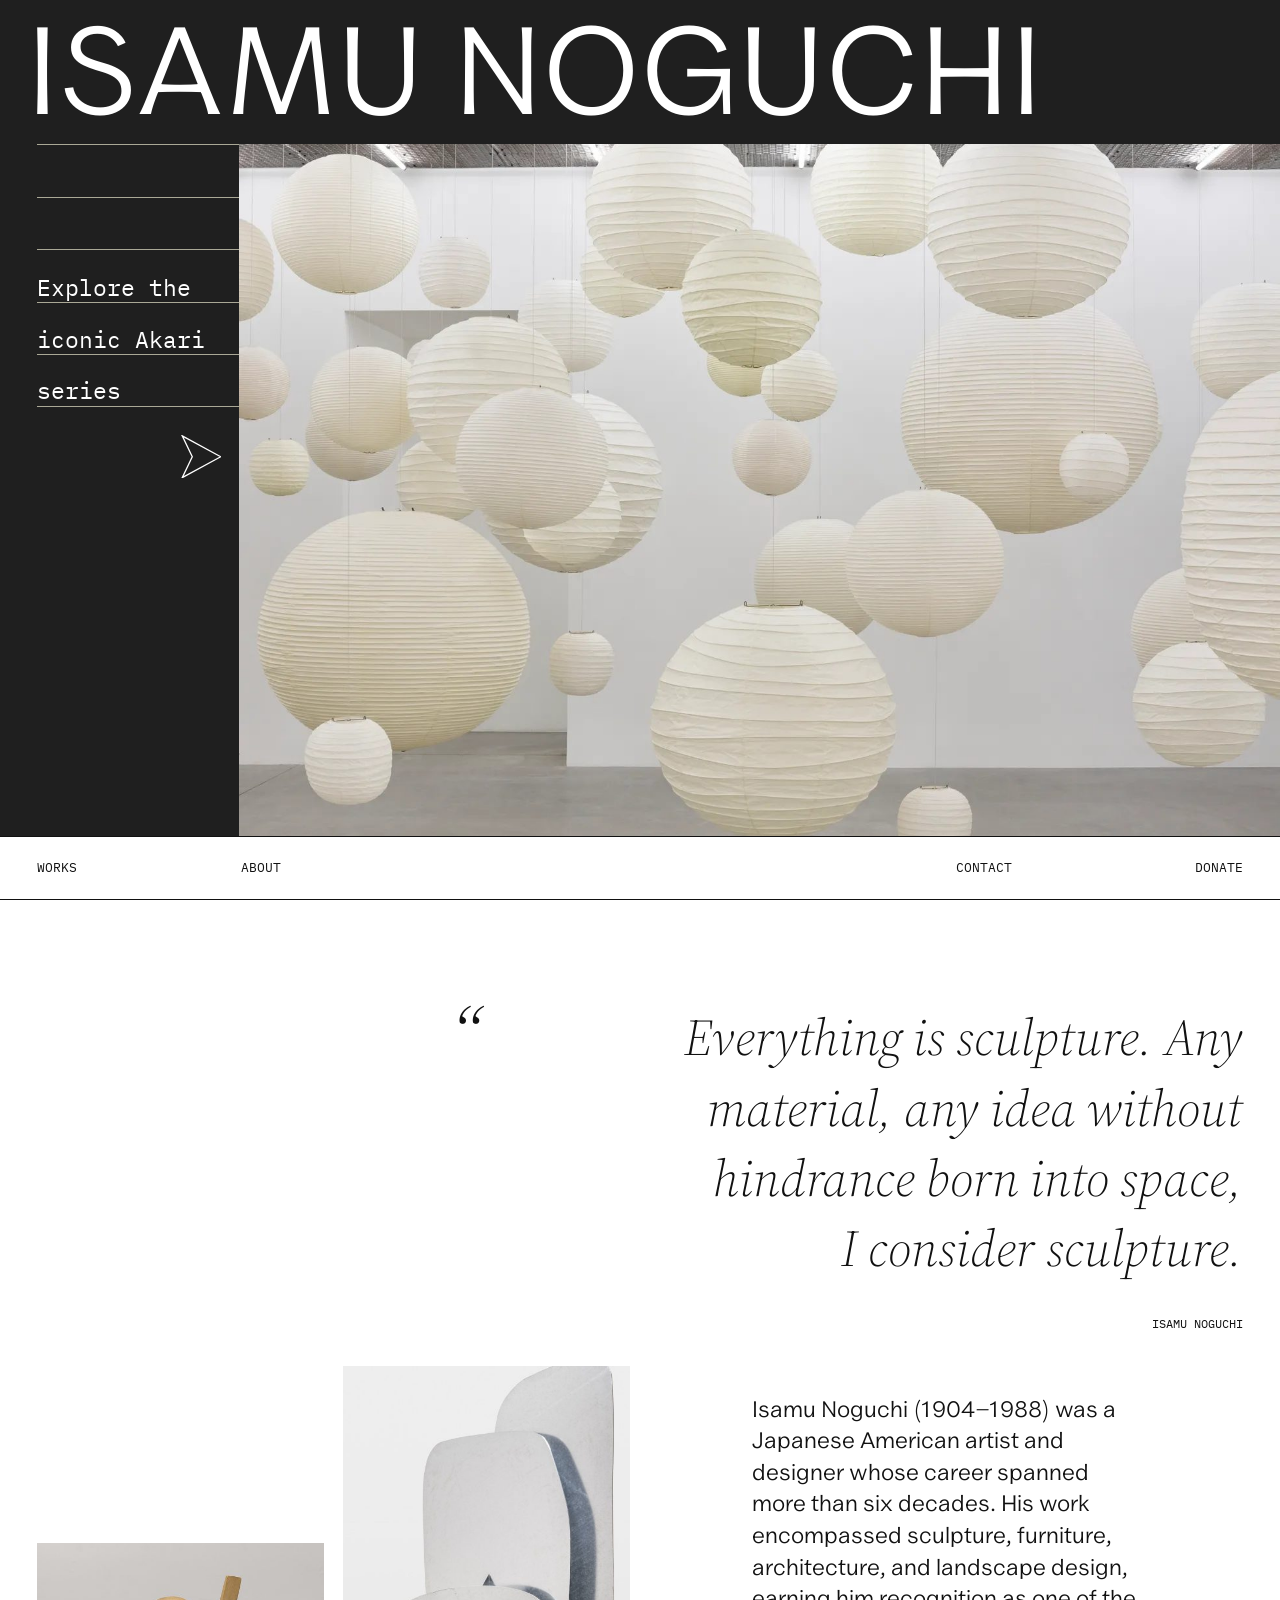
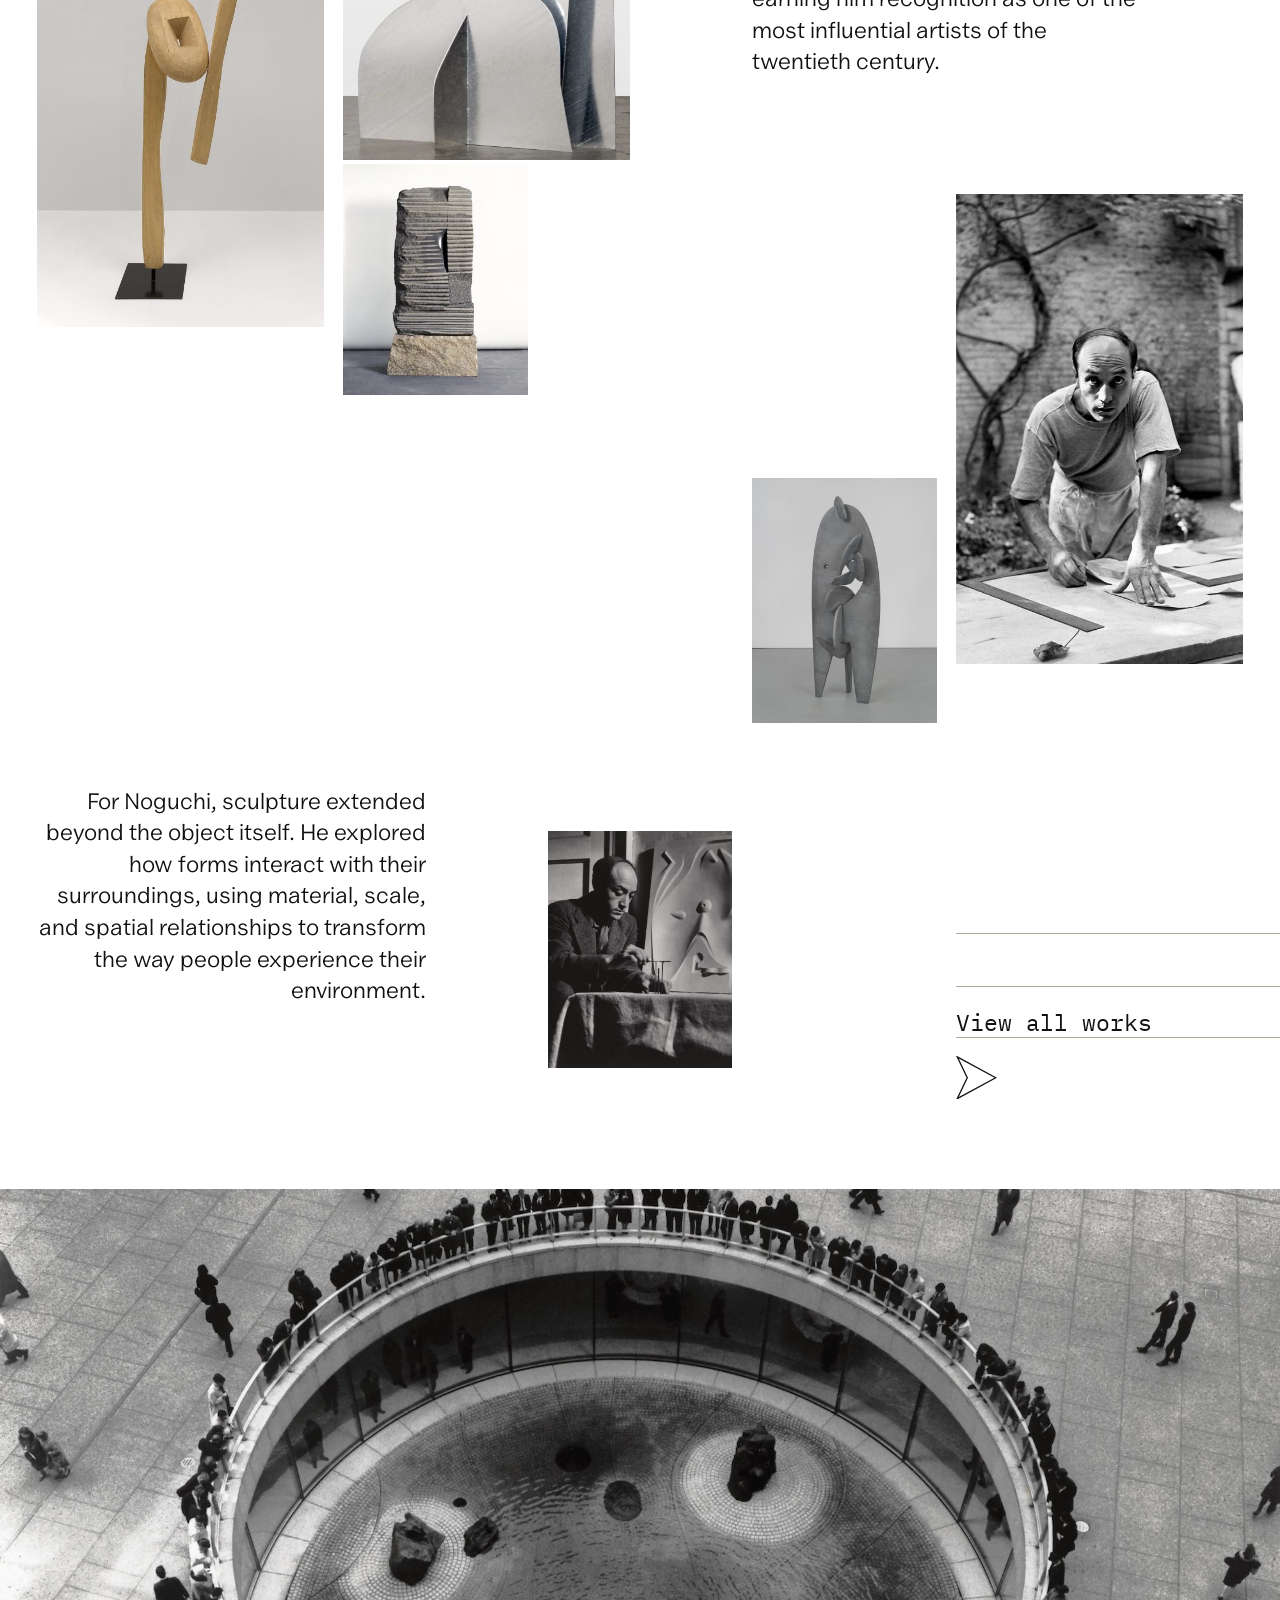
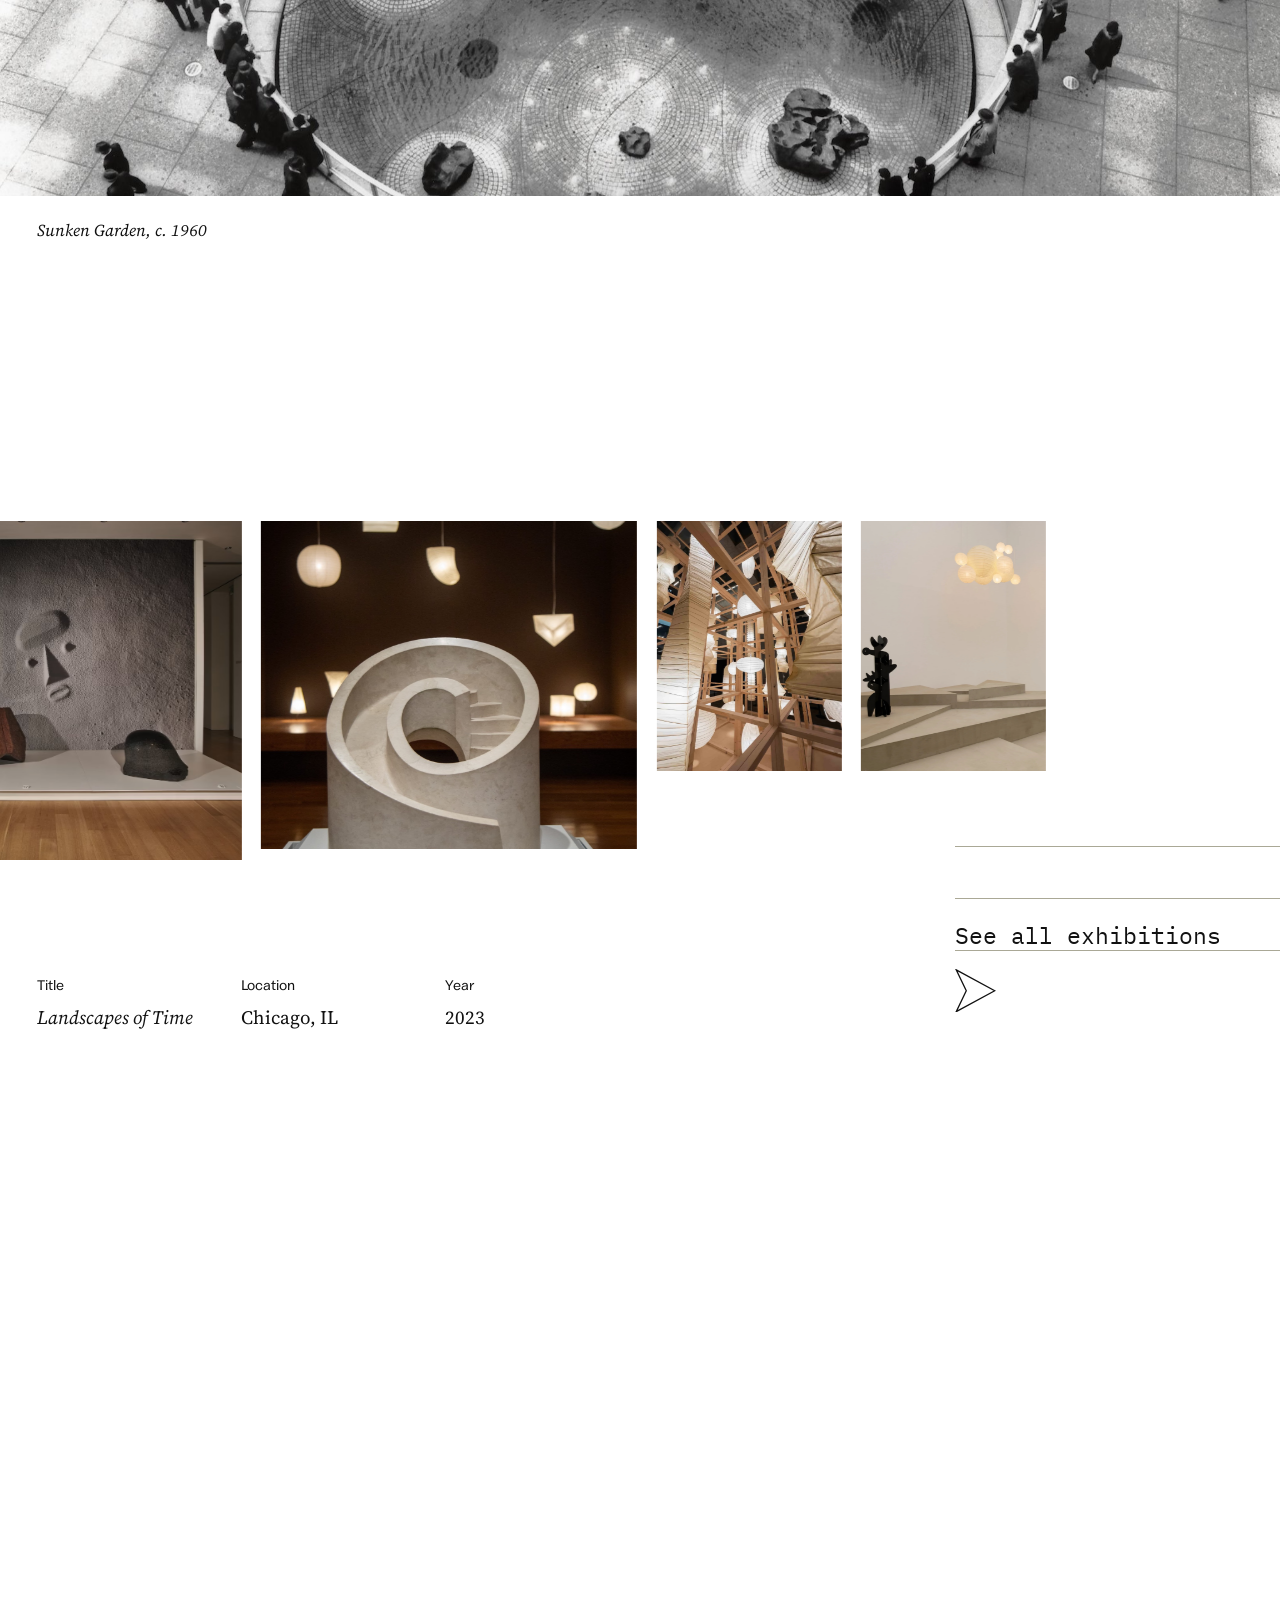
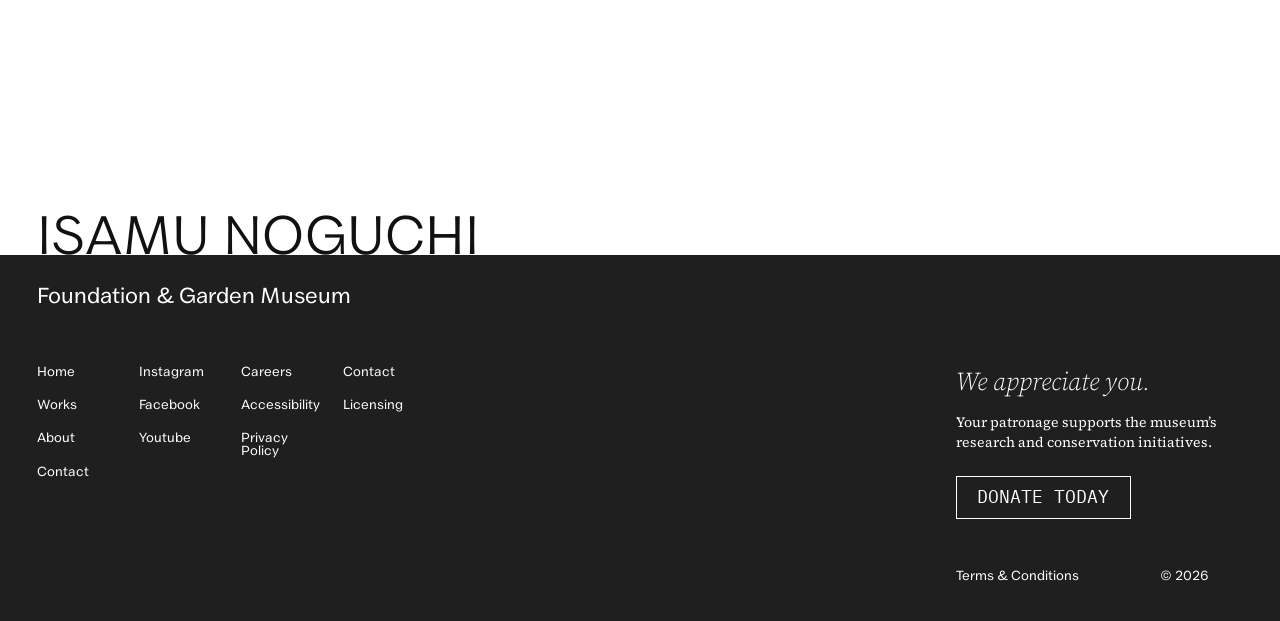
==== index.html @ f6d21a88 "Replace exhibition carousel images with high-res photos Swap the four ~325px On View images for full" ====
<!DOCTYPE html>
<html lang="en"><head><meta charset="utf-8">
<meta name="viewport" content="width=device-width, initial-scale=1, viewport-fit=cover">
<title>Isamu Noguchi — Foundation &amp; Garden Museum</title>
<link href="https://fonts.googleapis.com/css2?family=Inter+Tight:wght@300;400&family=IBM+Plex+Mono:wght@400&family=Source+Serif+4:ital,wght@0,300;0,400;0,600;1,300;1,400&display=swap" rel="stylesheet">
<link rel="stylesheet" href="assets/css/styles.css"></head>
<body>
<svg width="0" height="0" class="svg-symbols" aria-hidden="true"><symbol id="ar" viewBox="0 0 48 52" overflow="visible"><path d="M1 1 L47 26 L1 51 L13 26 Z" fill="none" stroke="currentColor" stroke-width="1.3" stroke-linejoin="miter" vector-effect="non-scaling-stroke"/></symbol></svg>
<header class="hero">
<h1><span>Isamu Noguchi</span></h1>
<div class="main">
<a class="panel lines" href="#works" aria-label="Explore the Akari series">
<div class="row e row-index-0"></div><div class="row e row-index-1"></div>
<div class="row row-index-2"><p>Explore the</p></div><div class="row row-index-3"><p>iconic Akari</p></div><div class="row row-index-4"><p>series</p></div>
<svg class="ar"><use href="#ar"/></svg></a>
<div class="photo"><img alt="Suspended Akari paper lanterns in a white gallery" src="assets/images/akari-gallery.jpg"></div>
</div></header>
<div id="sent"></div>
<nav id="nav"><a href="#works">Works</a><a href="#about">About</a><b class="nt">Isamu Noguchi</b><a href="#contact">Contact</a><a href="#donate">Donate</a></nav>
<section id="works">
<div class="g quote"><span class="qm">“</span><blockquote><p><span>Everything is sculpture. Any</span><span>material, any idea without</span><span>hindrance born into space,</span><span>I consider sculpture.</span></p><cite>Isamu Noguchi</cite></blockquote></div>
<div class="g gal" id="about">
<img class="w" alt="Carved wood sculpture on a black base" src="assets/images/carved-wood-sculpture.jpg">
<img class="a" alt="Folded aluminum sculpture" src="assets/images/folded-aluminum-sculpture.jpg">
<img class="s" alt="Carved stone sculpture on a granite block" src="assets/images/carved-stone-sculpture.jpg">
<p class="t">Isamu Noguchi (1904–1988) was a Japanese American artist and designer whose career spanned more than six decades. His work encompassed sculpture, furniture, architecture, and landscape design, earning him recognition as one of the most influential artists of the twentieth century.</p>
<img class="f" alt="Standing abstract sculpture" src="assets/images/standing-abstract-sculpture.jpg">
<img class="m" alt="Isamu Noguchi working at a table, black and white photograph" src="assets/images/noguchi-at-table.jpg">
</div>
<div class="g duo">
<p class="p2">For Noguchi, sculpture extended beyond the object itself. He explored how forms interact with their surroundings, using material, scale, and spatial relationships to transform the way people experience their environment.</p>
<img class="por" alt="Noguchi at work beside a relief, black and white photograph" src="assets/images/noguchi-at-work.jpg">
<a class="cta lines" href="works.html"><div class="row row-index-0"></div><div class="row row-index-1"><p>View all works</p></div><svg class="ar"><use href="#ar"/></svg></a>
</div>
</section>
<figure class="sun"><div class="sunf"><img alt="Aerial view of Noguchi’s sunken garden with visitors gathered at the railing" src="assets/images/sunken-garden.jpg"></div><figcaption>Sunken Garden, c. 1960</figcaption></figure>
<section id="ex"><div class="exs"><div class="exin">
<div class="exv"><div id="trk">
<div class="it"><img alt="Three carved stone sculptures on a low white plinth before a wall-sized photograph of a face drawn in sand" src="assets/images/landscapes-of-time.jpg" width="1280" height="853"></div>
<div class="it"><img alt="Pale marble spiral sculpture with carved steps, Akari paper lamps glowing behind it" src="assets/images/spiral-stone-and-lamps.jpg" width="1199" height="1800"></div>
<div class="it"><img alt="Akari paper lanterns of many shapes hung inside a lattice of timber beams" src="assets/images/akari-timber-frame.jpg" width="1350" height="1800"></div>
<div class="it"><img alt="Black interlocking-plate sculpture on stepped plinths beneath a cloud of round Akari lanterns" src="assets/images/black-sculpture-and-lanterns.jpg" width="1800" height="1800"></div>
</div></div>
<div class="info" id="info"><div class="i1"><small>Title</small><b id="it">Landscapes of Time</b></div><div class="i2"><small>Location</small><b id="il">Chicago, IL</b></div><div class="i3"><small>Year</small><b id="iy">2023</b></div></div>
<a class="cta lines" href="#"><div class="row row-index-0"></div><div class="row row-index-1"><p>See all exhibitions</p></div><svg class="ar"><use href="#ar"/></svg></a>
</div></div></section>
<div class="sign" aria-hidden="true">Isamu Noguchi</div>
<footer id="contact">
<h3>Foundation &amp; Garden Museum</h3>
<div class="fl"><ul><li><a href="#">Home</a></li><li><a href="#works">Works</a></li><li><a href="#about">About</a></li><li><a href="#contact">Contact</a></li></ul>
<ul><li><a href="#">Instagram</a></li><li><a href="#">Facebook</a></li><li><a href="#">Youtube</a></li></ul>
<ul><li><a href="#">Careers</a></li><li><a href="#">Accessibility</a></li><li><a href="#">Privacy Policy</a></li></ul>
<ul><li><a href="#">Contact</a></li><li><a href="#">Licensing</a></li></ul></div>
<div class="fr" id="donate"><em>We appreciate you.</em><p>Your patronage supports the museum’s research and conservation initiatives.</p><a class="btn" href="#">Donate Today</a>
<div class="fb"><span>Terms &amp; Conditions</span><span>© 2026</span></div></div>
</footer>
<script src="assets/js/main.js"></script>
</body></html>
---- assets/css/styles.css ----
@font-face {
  font-family:'Valley Sans';
  font-weight:300;
  font-display:swap;
  src:url(../fonts/valley-sans-light.ttf) format('truetype');
}

@font-face {
  font-family:'Valley Sans';
  font-weight:400;
  font-display:swap;
  src:url(../fonts/valley-sans-regular.ttf) format('truetype');
}

:root {
  --m:2.9vw;
  --g:1.5vw;
  --row:4.1vw;
  --nav:64px;
  --line:#aaa896;
  --bg:#1f1f1f;
  --sans:'Valley Sans','Inter Tight','Helvetica Neue',Arial,sans-serif;
  --serif:'Source Serif 4',Georgia,serif;
  --mono:'IBM Plex Mono',ui-monospace,monospace;
  color-scheme:light;
  box-sizing:border-box;
}

@media(max-width:760px) {
  :root {
    --m:5vw;
    --g:3vw;
    --row:10vw;
    --nav:52px;
  }
}

* {
  box-sizing:border-box;
  margin:0;
}

html {
  scroll-behavior:smooth;
  scroll-padding-top:var(--nav);
}

body {
  background:#fff;
  color:#111;
  font-family:var(--sans);
  font-weight:300;
  overflow-x:clip;
  -webkit-font-smoothing:antialiased;
  -moz-osx-font-smoothing:grayscale;
}

a {
  color:inherit;
  text-decoration:none;
}

img {
  display:block;
}

.g {
  display:grid;
  grid-template-columns:repeat(12,1fr);
  column-gap:var(--g);
  padding:0 var(--m);
}

/* grid lines + arrows */
.lines .row {
  height:var(--row);
  border-top:1px solid var(--line);
  display:flex;
  align-items:flex-end;
  transform-origin:right center;
  transform:scaleX(0);
  transition:transform .9s cubic-bezier(.65,0,.25,1) calc(var(--d,0s) + var(--i)*.08s);
}

.lines .row:last-of-type {
  border-bottom:1px solid var(--line);
}

.lines.in .row {
  transform:none;
}

.row p {
  font:400 calc(var(--row)*.43)/1 var(--mono);
  padding-bottom:.12em;
  opacity:0;
  white-space:nowrap;
  transition:opacity .8s ease calc(var(--d,0s) + 1.3s);
}

.lines.in .row p {
  opacity:1;
}

.ar {
  display:block;
  width:3.2vw;
  height:3.4vw;
  min-width:26px;
  min-height:28px;
  margin-top:1.4vw;
  opacity:0;
  transition:opacity .8s ease calc(var(--d,0s) + 1.6s);
}

.lines.in .ar {
  opacity:1;
}

.ar path {
  fill:none;
  stroke:currentColor;
  stroke-width:1.3;
  vector-effect:non-scaling-stroke;
}

.cta {
  display:block;
}

/* hero */
.hero {
  height:calc(100svh - var(--nav));
  min-height:420px;
  display:flex;
  flex-direction:column;
}

h1 {
  background:var(--bg);
  color:#fff;
  font:300 9.4vw/1.1 var(--sans);
  text-transform:uppercase;
  padding:.04em var(--m) .06em;
  white-space:nowrap;
  overflow:hidden;
}

h1 span {
  display:block;
  /* Compensate for the initial I's 93/1000 em side bearing in Valley Sans. */
  margin-left:-.093em;
  opacity:0;
  transform:translateY(14px);
  animation:rise 1.8s cubic-bezier(.22,.61,.36,1) .25s forwards;
}

@keyframes rise {
  to {
    opacity:1;
    transform:none;
  }
}

.main {
  flex:1;
  display:grid;
  grid-template-columns:18.7vw 1fr;
  min-height:0;
}

.panel {
  background:var(--bg);
  color:#fff;
  padding-left:var(--m);
  --d:.9s;
}

.panel .ar {
  margin:2.2vw 1.4vw 0 auto;
  color:#fff;
}

.photo {
  min-height:0;
  overflow:hidden;
}

.photo img {
  width:100%;
  height:100%;
  object-fit:cover;
}

/* nav */
nav {
  position:sticky;
  top:0;
  z-index:20;
  height:var(--nav);
  background:#fff;
  border-top:1px solid #111;
  border-bottom:1px solid #111;
  display:grid;
  grid-template-columns:repeat(12,1fr);
  column-gap:var(--g);
  padding:0 var(--m);
  align-items:center;
  font:400 max(12px,1vw)/1 var(--mono);
  text-transform:uppercase;
}

nav a:nth-child(1) {
  grid-column:1/3;
}

nav a:nth-child(2) {
  grid-column:3/5;
}

nav a:nth-child(4) {
  grid-column:10/12;
}

nav a:nth-child(5) {
  grid-column:12/13;
  justify-self:end;
}

nav a:hover {
  text-decoration:underline;
}

.nt {
  position:absolute;
  left:50%;
  top:50%;
  transform:translate(-50%,-50%);
  font:300 max(18px,1.9vw)/1 var(--sans);
  letter-spacing:.01em;
  text-transform:uppercase;
  white-space:nowrap;
  opacity:0;
  transition:opacity .6s ease;
  pointer-events:none;
}

nav.stuck .nt {
  opacity:1;
}

/* quote */
.quote {
  padding-top:8vw;
  align-items:start;
}

.qf {
  opacity:0;
  transform:translateY(14px);
  transition:opacity 1.8s cubic-bezier(.22,.61,.36,1),transform 1.8s cubic-bezier(.22,.61,.36,1);
}

.qf.in {
  opacity:1;
  transform:none;
}

.qm {
  grid-column:5/7;
  font:italic 300 7vw/.9 var(--serif);
}

blockquote {
  grid-column:7/13;
  margin-left:-1.8vw;
  text-align:right;
}

blockquote p {
  font:italic 300 4vw/1.37 var(--serif);
}

blockquote span {
  display:block;
}

cite {
  display:block;
  font:400 max(11px,.95vw) var(--mono);
  font-style:normal;
  margin-top:2.6vw;
  text-transform:uppercase;
}

/* gallery */
.gal {
  grid-template-rows:69vw;
  margin-top:6vw;
}

.gal>img,.gal>.t {
  position:relative;
  z-index:1;
}

.rv {
  opacity:0;
  transform:translateY(3vw);
  transition:opacity 1.1s ease,transform 1.4s cubic-bezier(.22,.61,.36,1);
}

.rv.in {
  opacity:1;
  transform:none;
}

.gal>* {
  grid-row:1;
  align-self:start;
  width:100%;
  object-fit:cover;
}

.w {
  grid-column:1/4;
  margin-top:8.2vw;
  aspect-ratio:166/222;
}

.a {
  grid-column:4/7;
  aspect-ratio:166/228;
}

.s {
  grid-column:4/6;
  margin-top:32.5vw;
  aspect-ratio:108/135;
}

.f {
  grid-column:8/10;
  margin-top:49.5vw;
  aspect-ratio:108/143;
}

.m {
  grid-column:10/13;
  margin-top:26.4vw;
  aspect-ratio:166/272;
}

.t,.p2 {
  font:300 1.7vw/1.45 var(--sans);
}

.t {
  grid-column:8/12;
  margin-top:.3vw;
}

.duo {
  margin-top:8.6vw;
  align-items:start;
}

.p2 {
  grid-column:1/5;
  text-align:right;
  margin-top:.2vw;
}

.por {
  grid-column:6/8;
  width:100%;
  aspect-ratio:108/138;
  object-fit:cover;
}

.duo .cta {
  grid-column:10/-1;
  margin:10.3vw calc(-1*var(--m)) 0 0;
}

/* sunken */
.sun {
  margin-top:7vw;
}

.sunf {
  overflow:hidden;
  aspect-ratio:2194/1040;
}

.sun img {
  width:100%;
  height:auto;
  will-change:transform;
}

.sun figcaption {
  font:italic 400 max(13px,1.3vw) var(--serif);
  padding:1.8vw var(--m) 0;
}

/* exhibitions */
#ex {
  height:calc(100svh + 3*75svh);
  margin-top:9vw;
}

.exs {
  position:sticky;
  top:var(--nav);
  height:calc(100svh - var(--nav));
  overflow:hidden;
  display:flex;
  align-items:center;
}

.exin {
  width:100%;
  position:relative;
}

#trk {
  display:flex;
  gap:var(--g);
  margin-left:var(--m);
  align-items:flex-start;
  will-change:transform;
}

.it {
  flex:none;
  overflow:hidden;
}

.it img {
  width:100%;
  height:100%;
  object-fit:cover;
}

.info {
  display:grid;
  grid-template-columns:repeat(12,1fr);
  column-gap:var(--g);
  padding:3vw var(--m) 0;
  align-items:end;
  opacity:1;
  transform:translateY(0);
  transition:opacity .65s ease,transform .65s cubic-bezier(.22,.61,.36,1);
}

.info.is-changing {
  opacity:0;
  transform:translateY(8px);
  transition:opacity .4s ease,transform .4s ease;
}

.info small {
  display:block;
  font:400 max(11px,1.05vw)/1.2 var(--sans);
}

.info b {
  display:block;
  font:400 max(16px,1.48vw)/1.3 var(--serif);
  margin-top:.9vw;
}

.i1 {
  grid-column:1/3;
}

.i1 b {
  font-style:italic;
}

.i2 {
  grid-column:3/5;
}

.i3 {
  grid-column:5/7;
}

.exin>.cta {
  position:absolute;
  left:74.6vw;
  right:0;
  top:25.4vw;
}

/* footer */
.sign {
  font:300 4.1vw/1 var(--sans);
  text-transform:uppercase;
  padding:10vw var(--m) 0;
  margin-bottom:-.22em;
  position:relative;
}

footer {
  background:var(--bg);
  color:#fff;
  position:relative;
  z-index:1;
  padding:2.2vw var(--m) 3vw;
  display:grid;
  grid-template-columns:repeat(12,1fr);
  column-gap:var(--g);
  font:400 max(12px,1vw)/1 var(--sans);
}

footer h3 {
  grid-column:1/-1;
  font:400 max(16px,1.65vw)/1.2 var(--sans);
  margin-bottom:4.5vw;
}

.fl {
  grid-column:1/7;
  display:grid;
  grid-template-columns:repeat(6,1fr);
  column-gap:var(--g);
  align-content:start;
}

.fl ul {
  list-style:none;
  padding:0;
  grid-column:span 1;
}

.fl li {
  margin-bottom:1.6vw;
}

.fl a:hover {
  text-decoration:underline;
}

.fr {
  grid-column:10/-1;
}

.fr em {
  display:block;
  font:italic 300 2vw/1.2 var(--serif);
}

.fr p {
  font:400 max(12px,1.1vw)/1.45 var(--serif);
  margin:1.2vw 0 1.8vw;
}

.btn {
  display:inline-block;
  border:1px solid #fff;
  padding:.9vw 1.6vw;
  font:400 max(12px,1.4vw)/1 var(--mono);
  text-transform:uppercase;
}

.fb {
  display:grid;
  grid-template-columns:repeat(3,1fr);
  column-gap:var(--g);
  margin-top:4vw;
}

.fb span:first-child {
  grid-column:1/3;
}

/* works page */
nav.top {
  border-top:0;
}

nav.top .nt {
  pointer-events:auto;
}

nav.top .nt:hover {
  text-decoration:none;
}

.wh {
  padding-top:14.7vw;
  align-items:center;
}

/* Reset the home page's dark h1 bar. */
.wh-t {
  grid-column:2/6;
  grid-row:1;
  background:none;
  color:inherit;
  font:400 2.5vw/1 var(--sans);
  text-transform:none;
  padding:0;
  margin-bottom:2.2vw;
  overflow:visible;
}

.ws {
  grid-column:2/5;
  grid-row:2;
  height:3.4vw;
  min-height:36px;
  border:1px solid #111;
  border-radius:0;
  background:#fff;
  color:#111;
  padding:0 1.2vw;
  font:400 max(14px,1.3vw)/1 var(--sans);
  -webkit-appearance:none;
  appearance:none;
}

.ws::placeholder {
  color:#111;
}

.ws:focus {
  outline:none;
  box-shadow:inset 0 0 0 1px #111;
}

.ws::-webkit-search-cancel-button {
  -webkit-appearance:none;
}

/* Chips: one column wide each, so three sit under the search bar per row. */
.wchips {
  grid-column:2/5;
  grid-row:3;
  display:grid;
  grid-template-columns:repeat(3,1fr);
  gap:var(--g);
  margin-top:var(--g);
  min-height:max(32px,2.6vw);
  align-self:start;
}

.chip,.wclear {
  height:max(32px,2.6vw);
  border:1px solid #111;
  border-radius:0;
  padding:0 .4vw;
  font:400 max(12px,1.05vw)/1 var(--sans);
  white-space:nowrap;
  overflow:hidden;
  text-overflow:ellipsis;
  cursor:pointer;
  animation:chip-in .4s ease;
}

.chip {
  background:#fff;
  color:#111;
  transition:color .25s ease,border-color .25s ease;
}

.chip:hover {
  color:#9a9a9a;
  border-color:#9a9a9a;
}

.wclear {
  background:#111;
  color:#fff;
  font:400 max(11px,.92vw)/1 var(--mono);
  padding:0;
  text-overflow:clip;
  text-transform:uppercase;
  transition:background .25s ease;
}

.wclear:hover {
  background:#444;
}

@keyframes chip-in {
  from {
    opacity:0;
    transform:translateY(-4px);
  }
}

/* Filter menus: label in one column, arrow in the next. */
.wf {
  grid-row:2;
  grid-column:span 2;
  display:grid;
  grid-template-columns:subgrid;
  align-items:center;
  position:relative;
  z-index:5;
}

.wf[data-group=medium] {
  grid-column:6/8;
}

.wf[data-group=category] {
  grid-column:8/10;
}

.wf[data-group=period] {
  grid-column:10/12;
}

.wf-l {
  font:400 max(13px,1.35vw)/1 var(--sans);
}

.wf-c {
  position:relative;
}

.wf-b {
  display:block;
  padding:0;
  border:0;
  background:none;
  color:#111;
  cursor:pointer;
}

.wf-a {
  display:block;
  width:1.9vw;
  height:2.1vw;
  min-width:18px;
  min-height:20px;
  transition:transform .5s cubic-bezier(.22,.61,.36,1);
}

.wf.open .wf-a {
  transform:rotate(90deg);
}

/* The list rolls down from under the arrow and fades in. Its top padding
   bridges the gap so the pointer can travel from arrow to items. */
.wf-ls {
  position:absolute;
  top:100%;
  left:0;
  list-style:none;
  padding:2.2vw 2vw 1vw 0;
  margin:0;
  clip-path:inset(0 0 100% 0);
  opacity:0;
  visibility:hidden;
  transition:clip-path .55s cubic-bezier(.22,.61,.36,1),opacity .45s ease,visibility 0s linear .55s;
}

.wf.open .wf-ls {
  clip-path:inset(0 -1vw -1vw 0);
  opacity:1;
  visibility:visible;
  transition:clip-path .55s cubic-bezier(.22,.61,.36,1),opacity .45s ease,visibility 0s;
}

.wf-ls button {
  display:block;
  padding:0;
  border:0;
  background:none;
  color:#111;
  font:400 max(12px,1.05vw)/1.25 var(--sans);
  white-space:nowrap;
  text-align:left;
  cursor:pointer;
  transition:color .25s ease;
}

.wf-ls button:hover,.wf-ls button.on {
  color:#9a9a9a;
}

/* Gallery: left lane stacks against column 5, right lane runs in rows from column 6.
   Slot widths are whole grid columns (cqw = gallery content width). */
.wg {
  container-type:inline-size;
  display:grid;
  grid-template-columns:repeat(12,1fr);
  column-gap:var(--g);
  align-items:start;
  padding:0 var(--m) 7.6vw;
  margin-top:15.6vw;
  transition:opacity .3s ease;
}

.wg.is-changing {
  opacity:0;
}

.wg:not(.laid)>.wk {
  grid-column:span 3;
  margin-bottom:var(--g);
}

.wl-l {
  grid-column:1/6;
  display:flex;
  flex-direction:column;
  align-items:flex-end;
  gap:var(--g);
}

.wl-r {
  grid-column:6/13;
  display:flex;
  flex-direction:column;
  gap:var(--g);
}

.wr {
  display:flex;
  align-items:flex-start;
  gap:var(--g);
}

.wk {
  flex:none;
}

.wk .ph {
  aspect-ratio:var(--ar,3/4);
  background:#d9d9d9;
}

.wk img {
  width:100%;
  height:auto;
}

.s2 { width:calc(2*(100cqw - 11*var(--g))/12 + 1*var(--g)); }
.s3 { width:calc(3*(100cqw - 11*var(--g))/12 + 2*var(--g)); }
.s4 { width:calc(4*(100cqw - 11*var(--g))/12 + 3*var(--g)); }
.s5 { width:calc(5*(100cqw - 11*var(--g))/12 + 4*var(--g)); }
.s6 { width:calc(6*(100cqw - 11*var(--g))/12 + 5*var(--g)); }
.s7 { width:calc(7*(100cqw - 11*var(--g))/12 + 6*var(--g)); }
.s10 { width:calc(10*(100cqw - 11*var(--g))/12 + 9*var(--g)); }
.s12 { width:100%; }

.wempty {
  padding:0 var(--m) 10vw calc(var(--m) + (100vw - 2*var(--m) - 11*var(--g))/12 + var(--g));
  margin-top:-7.6vw;
  font:400 max(12px,1vw)/1 var(--mono);
  text-transform:uppercase;
}

.wempty[hidden] {
  display:none;
}

@media(max-width:760px) {
  .hero {
    height:auto;
  }
  .main {
    grid-template-columns:1fr;
    grid-template-rows:auto 62vw;
  }
  .panel {
    padding-bottom:5vw;
  }
  .row.e {
    display:none;
  }
  .panel .lines {
    padding-right:var(--m);
  }
  .panel .ar {
    margin-right:var(--m);
  }
  h1 {
    font-size:9.4vw;
  }
  nav a:nth-child(1) {
    grid-column:1/4;
  }
  nav a:nth-child(2) {
    grid-column:4/7;
  }
  nav a:nth-child(4) {
    grid-column:7/10;
  }
  nav a:nth-child(5) {
    grid-column:10/13;
  }
  .nt {
    display:none;
  }
  .quote {
    padding-top:12vw;
  }
  .qm {
    grid-column:1/-1;
    font-size:14vw;
  }
  blockquote {
    grid-column:1/-1;
    margin:2vw 0 0;
  }
  blockquote p {
    font-size:5.8vw;
  }
  .gal {
    grid-template-rows:none;
    grid-template-columns:1fr 1fr;
    gap:var(--g);
    margin-top:12vw;
  }
  .gal>* {
    grid-row:auto!important;
    grid-column:auto!important;
    margin-top:0!important;
  }
  .gal .t {
    grid-column:1/-1!important;
    order:-1;
    font-size:4.4vw;
    margin-bottom:6vw!important;
  }
  .duo {
    margin-top:12vw;
  }
  .duo>* {
    grid-column:1/-1!important;
  }
  .p2 {
    text-align:left;
    font-size:4.4vw;
  }
  .por {
    width:50%;
    margin:6vw 0;
  }
  .duo .cta {
    margin:4vw calc(-1*var(--m)) 0 0;
  }
  .ar {
    width:9vw;
    height:9.5vw;
  }
  .sun {
    margin-top:14vw;
  }
  .sun figcaption {
    font-size:13px;
  }
  .info {
    padding-top:5vw;
    row-gap:3vw;
  }
  .i1 {
    grid-column:1/13;
  }
  .i2 {
    grid-column:1/7;
  }
  .i3 {
    grid-column:7/13;
  }
  .info small {
    font-size:14px;
  }
  .info b {
    margin-top:1vw;
  }
  .exin>.cta {
    position:static;
    margin:8vw 0 0 var(--m);
  }
  .sign {
    font-size:9.4vw;
    padding-top:16vw;
  }
  footer {
    padding-top:6vw;
    padding-bottom:8vw;
  }
  footer h3 {
    font-size:5vw;
    margin-bottom:8vw;
  }
  .fl {
    grid-column:1/-1;
    grid-template-columns:repeat(2,1fr);
    row-gap:4vw;
  }
  .fl li {
    margin-bottom:4vw;
  }
  footer {
    font-size:14px;
  }
  .fr {
    grid-column:1/-1;
    margin-top:10vw;
  }
  .fr em {
    font-size:7vw;
  }
  .fr p {
    font-size:14px;
    margin:3vw 0 5vw;
  }
  .btn {
    padding:3vw 5vw;
    font-size:14px;
  }
  .fb {
    margin-top:10vw;
  }
  .wh {
    padding-top:16vw;
    row-gap:4vw;
  }
  .wh-t {
    grid-column:1/-1;
    font-size:8vw;
    margin-bottom:0;
  }
  .ws {
    grid-column:1/-1;
    height:11vw;
    padding:0 3vw;
  }
  .wf {
    grid-row:3;
    display:flex;
    gap:2.5vw;
  }
  .wf[data-group=medium] {
    grid-column:1/5;
  }
  .wf[data-group=category] {
    grid-column:5/9;
  }
  .wf[data-group=period] {
    grid-column:9/13;
  }
  .wf-l {
    font-size:14px;
  }
  .wf-a {
    width:4.5vw;
    height:5vw;
  }
  .wf-ls {
    padding-top:4vw;
  }
  .wf-ls button {
    font-size:14px;
    line-height:1.5;
  }
  .wchips {
    grid-column:1/-1;
    grid-row:4;
    margin-top:0;
    min-height:0;
  }
  .chip,.wclear {
    height:9vw;
    font-size:13px;
  }
  .wg {
    margin-top:12vw;
    padding-bottom:10vw;
  }
  .wl-l {
    display:none;
  }
  .wl-r {
    grid-column:1/-1;
  }
}

.row p,nav,cite,.btn {
  font-weight:400!important;
}

@media(prefers-reduced-motion:reduce) {
  .info,.info.is-changing {
    transform:none;
  }
  * {
    transition-duration:.01s!important;
    animation-duration:.01s!important;
    animation-delay:0s!important;
  }
}

/* Static utility styles extracted from the document. */
.svg-symbols {
  position:absolute;
}

#sent {
  height:1px;
  margin-bottom:-1px;
}

.row-index-0 {
  --i:0;
}

.row-index-1 {
  --i:1;
}

.row-index-2 {
  --i:2;
}

.row-index-3 {
  --i:3;
}

.row-index-4 {
  --i:4;
}
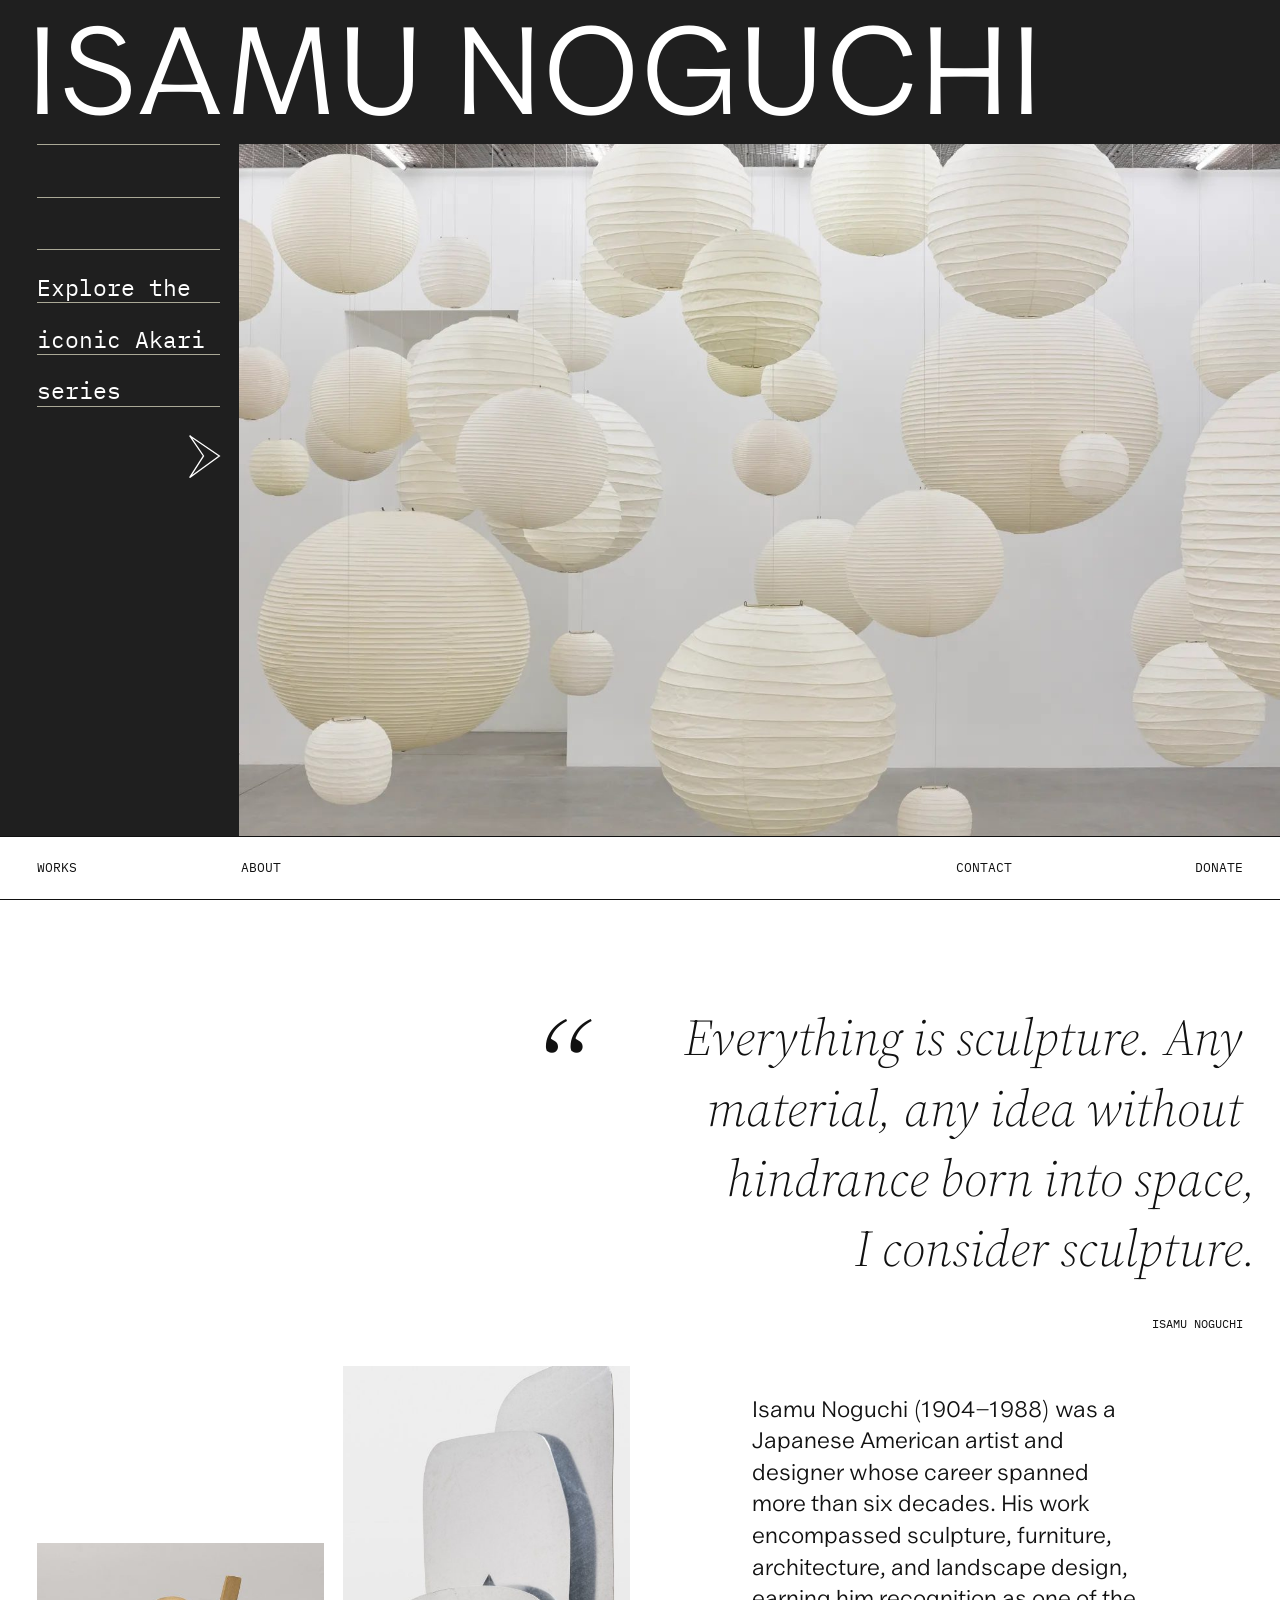
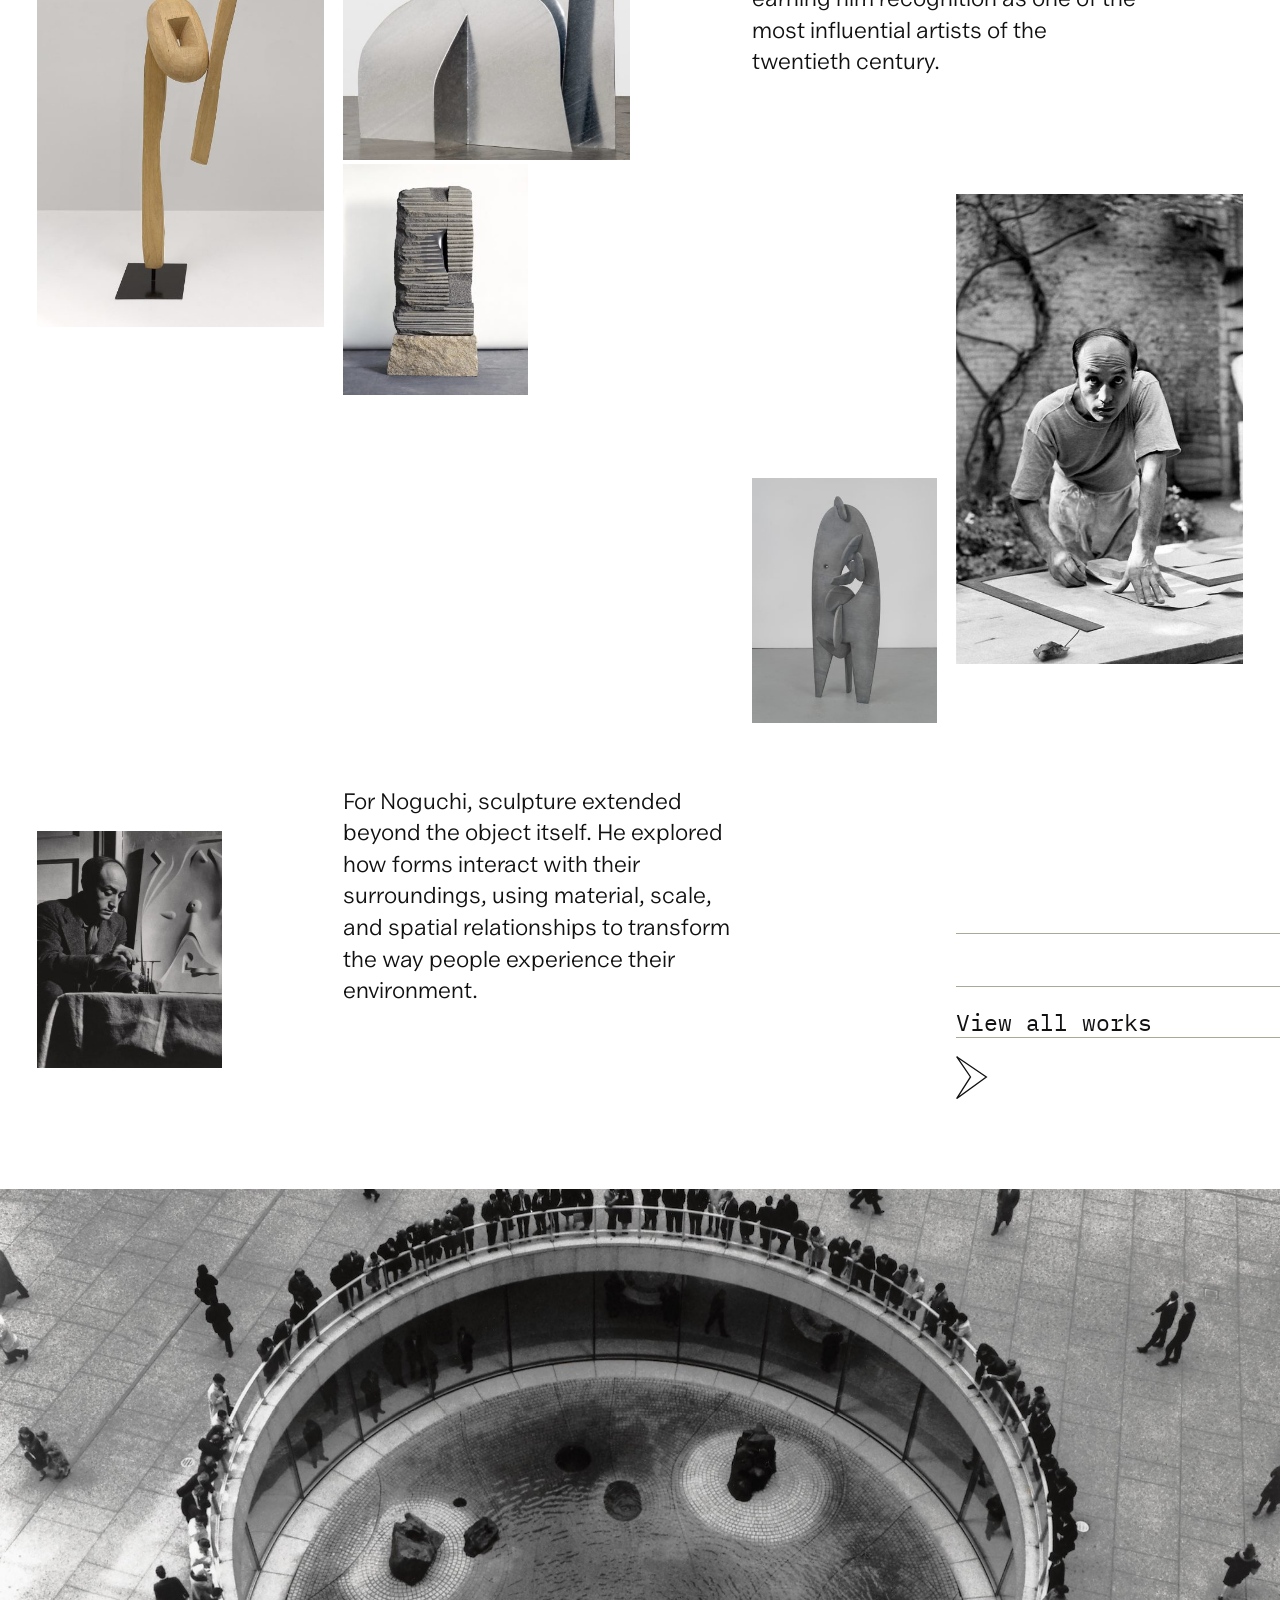
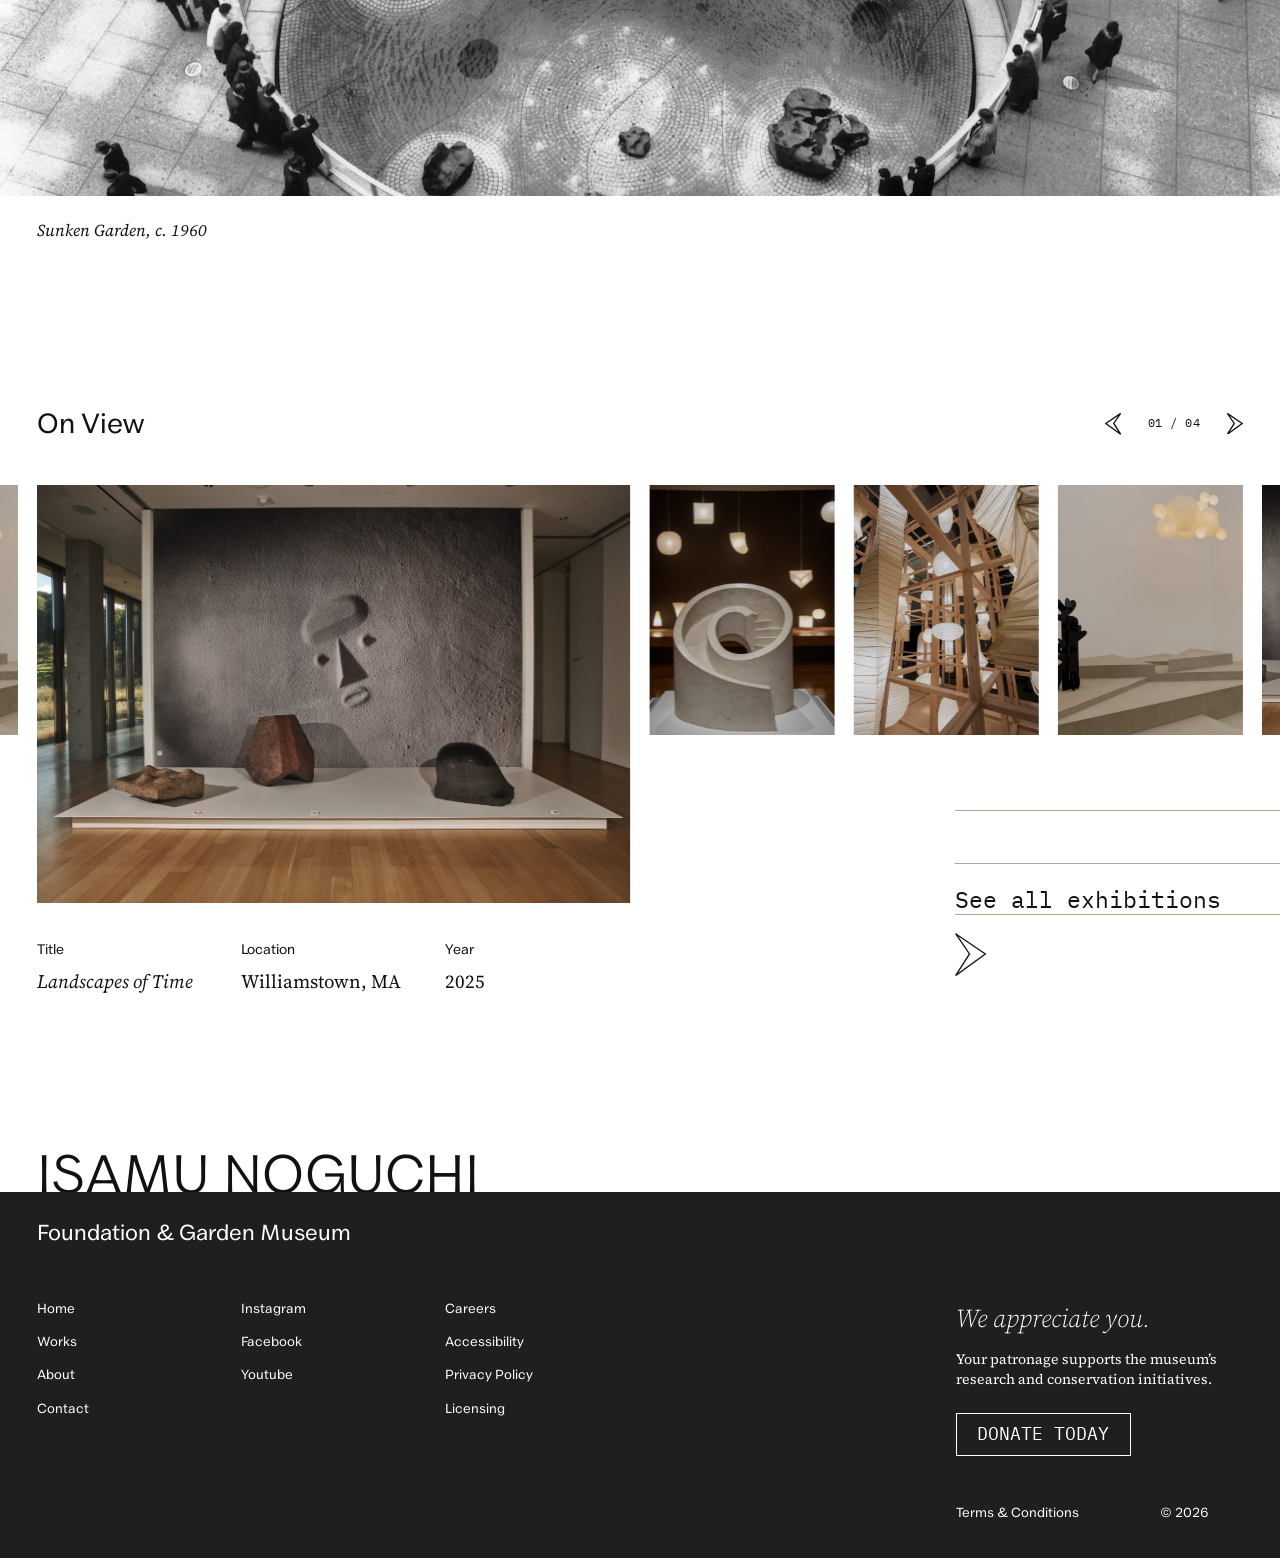
==== commit 09d396b4: "catchup" ====
--- a/index.html
+++ b/index.html
@@ -5,7 +5,7 @@
 <link href="https://fonts.googleapis.com/css2?family=Inter+Tight:wght@300;400&family=IBM+Plex+Mono:wght@400&family=Source+Serif+4:ital,wght@0,300;0,400;0,600;1,300;1,400&display=swap" rel="stylesheet">
 <link rel="stylesheet" href="assets/css/styles.css"></head>
 <body>
-<svg width="0" height="0" class="svg-symbols" aria-hidden="true"><symbol id="ar" viewBox="0 0 48 52" overflow="visible"><path d="M1 1 L47 26 L1 51 L13 26 Z" fill="none" stroke="currentColor" stroke-width="1.3" stroke-linejoin="miter" vector-effect="non-scaling-stroke"/></symbol></svg>
+<svg width="0" height="0" class="svg-symbols" aria-hidden="true"><symbol id="ar" viewBox="0 0 42 57" overflow="visible"><path d="M0.841797 55.8281L39.8418 27.4175L0.841797 0.828125L19.0418 27.4175L0.841797 55.8281Z" fill="none" stroke="currentColor" stroke-width="1.3" stroke-linejoin="miter" vector-effect="non-scaling-stroke"/></symbol></svg>
 <header class="hero">
 <h1><span>Isamu Noguchi</span></h1>
 <div class="main">
@@ -13,18 +13,18 @@
 <div class="row e row-index-0"></div><div class="row e row-index-1"></div>
 <div class="row row-index-2"><p>Explore the</p></div><div class="row row-index-3"><p>iconic Akari</p></div><div class="row row-index-4"><p>series</p></div>
 <svg class="ar"><use href="#ar"/></svg></a>
-<div class="photo"><img alt="Suspended Akari paper lanterns in a white gallery" src="assets/images/akari-gallery.jpg"></div>
+<div class="photo"><video id="hv" src="assets/video/white-cube-gallery.mp4" poster="assets/images/akari-gallery.jpg" autoplay muted loop playsinline preload="auto" aria-label="Akari paper lanterns suspended in a white gallery"></video></div>
 </div></header>
 <div id="sent"></div>
-<nav id="nav"><a href="#works">Works</a><a href="#about">About</a><b class="nt">Isamu Noguchi</b><a href="#contact">Contact</a><a href="#donate">Donate</a></nav>
+<nav id="nav"><a href="works.html">Works</a><a href="about.html">About</a><b class="nt">Isamu Noguchi</b><a href="contact.html">Contact</a><a href="#donate">Donate</a></nav>
 <section id="works">
-<div class="g quote"><span class="qm">“</span><blockquote><p><span>Everything is sculpture. Any</span><span>material, any idea without</span><span>hindrance born into space,</span><span>I consider sculpture.</span></p><cite>Isamu Noguchi</cite></blockquote></div>
+<div class="g quote"><span class="qm">“</span><blockquote><p><span>Everything is sculpture. Any</span><span>material, any idea without</span><span>hindrance born into space<span class="hp">,</span></span><span>I consider sculpture<span class="hp">.</span></span></p><cite>Isamu Noguchi</cite></blockquote></div>
 <div class="g gal" id="about">
 <img class="w" alt="Carved wood sculpture on a black base" src="assets/images/carved-wood-sculpture.jpg">
 <img class="a" alt="Folded aluminum sculpture" src="assets/images/folded-aluminum-sculpture.jpg">
 <img class="s" alt="Carved stone sculpture on a granite block" src="assets/images/carved-stone-sculpture.jpg">
 <p class="t">Isamu Noguchi (1904–1988) was a Japanese American artist and designer whose career spanned more than six decades. His work encompassed sculpture, furniture, architecture, and landscape design, earning him recognition as one of the most influential artists of the twentieth century.</p>
-<img class="f" alt="Standing abstract sculpture" src="assets/images/standing-abstract-sculpture.jpg">
+<img class="f" data-work="humpty-dumpty" tabindex="0" role="button" aria-haspopup="dialog" alt="Humpty Dumpty, 1946: standing abstract sculpture of interlocking gray slate forms" src="assets/images/standing-abstract-sculpture.jpg">
 <img class="m" alt="Isamu Noguchi working at a table, black and white photograph" src="assets/images/noguchi-at-table.jpg">
 </div>
 <div class="g duo">
@@ -35,24 +35,36 @@
 </section>
 <figure class="sun"><div class="sunf"><img alt="Aerial view of Noguchi’s sunken garden with visitors gathered at the railing" src="assets/images/sunken-garden.jpg"></div><figcaption>Sunken Garden, c. 1960</figcaption></figure>
 <section id="ex"><div class="exs"><div class="exin">
-<div class="exv"><div id="trk">
+<div class="exh"><h2>On View</h2><div class="exctl"><button type="button" id="exp" aria-label="Previous exhibition"><svg class="ar"><use href="#ar"/></svg></button><p aria-live="polite"><span id="exc">01</span> / <span id="ext">04</span></p><button type="button" id="exn" aria-label="Next exhibition"><svg class="ar"><use href="#ar"/></svg></button></div></div>
+<div class="exv" tabindex="0" role="region" aria-roledescription="carousel" aria-label="Exhibitions — swipe or use arrow keys"><div id="trk">
 <div class="it"><img alt="Three carved stone sculptures on a low white plinth before a wall-sized photograph of a face drawn in sand" src="assets/images/landscapes-of-time.jpg" width="1280" height="853"></div>
 <div class="it"><img alt="Pale marble spiral sculpture with carved steps, Akari paper lamps glowing behind it" src="assets/images/spiral-stone-and-lamps.jpg" width="1199" height="1800"></div>
 <div class="it"><img alt="Akari paper lanterns of many shapes hung inside a lattice of timber beams" src="assets/images/akari-timber-frame.jpg" width="1350" height="1800"></div>
 <div class="it"><img alt="Black interlocking-plate sculpture on stepped plinths beneath a cloud of round Akari lanterns" src="assets/images/black-sculpture-and-lanterns.jpg" width="1800" height="1800"></div>
 </div></div>
-<div class="info" id="info"><div class="i1"><small>Title</small><b id="it">Landscapes of Time</b></div><div class="i2"><small>Location</small><b id="il">Chicago, IL</b></div><div class="i3"><small>Year</small><b id="iy">2023</b></div></div>
+<div class="info" id="info"><div class="i1"><small>Title</small><b id="it">Landscapes of Time</b></div><div class="i2"><small>Location</small><b id="il">Williamstown, MA</b></div><div class="i3"><small>Year</small><b id="iy">2025</b></div></div>
 <a class="cta lines" href="#"><div class="row row-index-0"></div><div class="row row-index-1"><p>See all exhibitions</p></div><svg class="ar"><use href="#ar"/></svg></a>
 </div></div></section>
 <div class="sign" aria-hidden="true">Isamu Noguchi</div>
 <footer id="contact">
 <h3>Foundation &amp; Garden Museum</h3>
-<div class="fl"><ul><li><a href="#">Home</a></li><li><a href="#works">Works</a></li><li><a href="#about">About</a></li><li><a href="#contact">Contact</a></li></ul>
+<div class="fl"><ul><li><a href="index.html">Home</a></li><li><a href="works.html">Works</a></li><li><a href="about.html">About</a></li><li><a href="contact.html">Contact</a></li></ul>
 <ul><li><a href="#">Instagram</a></li><li><a href="#">Facebook</a></li><li><a href="#">Youtube</a></li></ul>
-<ul><li><a href="#">Careers</a></li><li><a href="#">Accessibility</a></li><li><a href="#">Privacy Policy</a></li></ul>
-<ul><li><a href="#">Contact</a></li><li><a href="#">Licensing</a></li></ul></div>
+<ul><li><a href="#">Careers</a></li><li><a href="#">Accessibility</a></li><li><a href="#">Privacy Policy</a></li><li><a href="#">Licensing</a></li></ul></div>
 <div class="fr" id="donate"><em>We appreciate you.</em><p>Your patronage supports the museum’s research and conservation initiatives.</p><a class="btn" href="#">Donate Today</a>
 <div class="fb"><span>Terms &amp; Conditions</span><span>© 2026</span></div></div>
 </footer>
+<dialog class="wm" id="wm-humpty-dumpty" aria-labelledby="wm-humpty-dumpty-t">
+<button class="wm-x" type="button" aria-label="Close" data-close><svg viewBox="0 0 40 40" aria-hidden="true"><path d="M2 2L38 38M38 2L2 38" fill="none" stroke="currentColor" stroke-width="1.3" vector-effect="non-scaling-stroke"/></svg></button>
+<div class="wm-body">
+<img class="wm-img" src="assets/images/humpty-dumpty.jpg" width="538" height="718" alt="Humpty Dumpty, 1946: a tall gray slate sculpture of interlocking rounded forms on two slender legs">
+<div class="wm-info">
+<h2 class="wm-t" id="wm-humpty-dumpty-t">Humpty Dumpty</h2>
+<div class="wm-cols">
+<dl class="wm-meta"><dt>Year</dt><dd>1946</dd><dt>Dimensions</dt><dd>59 × 20 3/4 × 17 1/2 in.</dd><dt>Medium</dt><dd>Ribbon slate</dd></dl>
+<p class="wm-d">In the mid-1940s, Isamu Noguchi began producing some of his most original works, comprised of interlocking, rounded forms in materials such as wood and gray slate. Humpty Dumpty, an emblematic work from this period, was carefully constructed so that its nine parts would fit together and stay in place without glue or screws. As Noguchi explained, “everything I do has an element of engineering in it—particularly since I dislike gluing parts together or taking advantage of something that is not inherent in the material. I am leery of welding or pasting. It implies taking an unfair advantage of nature.”</p>
+</div></div></div>
+</dialog>
+<script src="assets/js/popup.js"></script>
 <script src="assets/js/main.js"></script>
 </body></html>
--- a/assets/css/styles.css
+++ b/assets/css/styles.css
@@ -14,6 +14,8 @@
 
 :root {
   --m:2.9vw;
+  --qm-size:13vw;
+  --qm-gap:7.5vw;
   --g:1.5vw;
   --row:4.1vw;
   --nav:64px;
@@ -40,6 +42,34 @@
   margin:0;
 }
 
+/* Page changes: the old page fades out as the new one fades in (cross-document
+   view transitions). Browsers without support simply switch pages as before. */
+@view-transition {
+  navigation:auto;
+}
+
+::view-transition-old(root) {
+  animation:page-out .35s cubic-bezier(.4,0,1,1) both;
+}
+
+::view-transition-new(root) {
+  animation:page-in .55s cubic-bezier(.22,.61,.36,1) .1s both;
+}
+
+@keyframes page-out {
+  to { opacity:0; }
+}
+
+@keyframes page-in {
+  from { opacity:0; }
+}
+
+@media(prefers-reduced-motion:reduce) {
+  @view-transition {
+    navigation:none;
+  }
+}
+
 html {
   scroll-behavior:smooth;
   scroll-padding-top:var(--nav);
@@ -104,9 +134,9 @@
 
 .ar {
   display:block;
-  width:3.2vw;
+  width:2.5vw;
   height:3.4vw;
-  min-width:26px;
+  min-width:21px;
   min-height:28px;
   margin-top:1.4vw;
   opacity:0;
@@ -126,6 +156,34 @@
 
 .cta {
   display:block;
+}
+
+/* CTA hover: the lines jostle loose, then settle straight and reach further left.
+   --jr is each row's tilt (deg) at the peak of the shake. */
+.cta .row-index-0 { --jr:-4; }
+.cta .row-index-1 { --jr:3; }
+
+.cta.lines.in .row {
+  transform-origin:center;
+  transition:transform .9s cubic-bezier(.65,0,.25,1), margin-left .45s cubic-bezier(.4,0,.2,1);
+}
+
+@keyframes jostle {
+  0%   { transform:none; }
+  16%  { transform:translateY(-2px) rotate(calc(var(--jr)*1deg)); }
+  34%  { transform:translateY(1px) rotate(calc(var(--jr)*-.6deg)); }
+  52%  { transform:rotate(calc(var(--jr)*.32deg)); }
+  70%  { transform:rotate(calc(var(--jr)*-.12deg)); }
+  86%  { transform:rotate(calc(var(--jr)*.04deg)); }
+  100% { transform:none; }
+}
+
+@media(hover:hover) {
+  .cta.lines.in:hover .row,.cta.lines.in:focus-visible .row {
+    margin-left:-4vw;
+    animation:jostle .75s cubic-bezier(.3,.7,.4,1) calc(var(--i)*.06s) both;
+    transition:transform .9s cubic-bezier(.65,0,.25,1), margin-left .55s cubic-bezier(.2,.8,.2,1) calc(.6s + var(--i)*.06s);
+  }
 }
 
 /* hero */
@@ -176,6 +234,11 @@
   --d:.9s;
 }
 
+/* Small gap between the rule lines and the video. */
+.panel .row {
+  margin-right:var(--g);
+}
+
 .panel .ar {
   margin:2.2vw 1.4vw 0 auto;
   color:#fff;
@@ -186,7 +249,9 @@
   overflow:hidden;
 }
 
-.photo img {
+.photo img,
+.photo video {
+  display:block;
   width:100%;
   height:100%;
   object-fit:cover;
@@ -252,7 +317,15 @@
 /* quote */
 .quote {
   padding-top:8vw;
-  align-items:start;
+}
+
+/* Quote compositions: the mark sits a fixed gap from the longest line of the quote.
+   Opening marks hang left of right-aligned quotes, the closing mark follows a left-aligned one. */
+.quote,.abq {
+  display:flex;
+  align-items:flex-start;
+  justify-content:flex-end;
+  column-gap:0;
 }
 
 .qf {
@@ -267,13 +340,15 @@
 }
 
 .qm {
-  grid-column:5/7;
-  font:italic 300 7vw/.9 var(--serif);
+  flex:none;
+  /* Drop the mark so its top lines up with the cap height of the quote's first line. */
+  margin:calc(var(--qm-size)*.057) var(--qm-gap) 0 0;
+  font:italic 300 var(--qm-size)/.9 var(--serif);
 }
 
 blockquote {
-  grid-column:7/13;
-  margin-left:-1.8vw;
+  flex:0 1 auto;
+  margin:0;
   text-align:right;
 }
 
@@ -283,6 +358,13 @@
 
 blockquote span {
   display:block;
+}
+
+/* Hanging punctuation: trailing marks sit outside the right edge of right-aligned quotes. */
+blockquote span.hp {
+  display:inline-block;
+  width:0;
+  white-space:nowrap;
 }
 
 cite {
@@ -366,13 +448,15 @@
 }
 
 .p2 {
-  grid-column:1/5;
-  text-align:right;
+  grid-column:4/8;
+  grid-row:1;
+  text-align:left;
   margin-top:.2vw;
 }
 
 .por {
-  grid-column:6/8;
+  grid-column:1/3;
+  grid-row:1;
   width:100%;
   aspect-ratio:108/138;
   object-fit:cover;
@@ -404,19 +488,16 @@
   padding:1.8vw var(--m) 0;
 }
 
-/* exhibitions */
+/* exhibitions: looping side-swipe carousel */
 #ex {
-  height:calc(100svh + 3*75svh);
   margin-top:9vw;
+  --exh:2.4vw;
+  --exh-gap:3.6vw;
 }
 
 .exs {
-  position:sticky;
-  top:var(--nav);
-  height:calc(100svh - var(--nav));
   overflow:hidden;
-  display:flex;
-  align-items:center;
+  padding:4vw 0 2vw;
 }
 
 .exin {
@@ -424,23 +505,111 @@
   position:relative;
 }
 
+.exv {
+  position:relative;
+  cursor:grab;
+  touch-action:pan-y;
+  user-select:none;
+  -webkit-user-select:none;
+  outline:none;
+}
+
+.exv.dragging {
+  cursor:grabbing;
+}
+
+.exv:focus-visible {
+  outline:1px solid var(--line);
+  outline-offset:.8vw;
+}
+
 #trk {
-  display:flex;
-  gap:var(--g);
-  margin-left:var(--m);
-  align-items:flex-start;
-  will-change:transform;
+  position:relative;
+  height:100%;
 }
 
 .it {
-  flex:none;
+  position:absolute;
+  top:0;
+  left:0;
   overflow:hidden;
+  will-change:transform,width,height;
+  --a:0;
 }
 
 .it img {
   width:100%;
   height:100%;
   object-fit:cover;
+  pointer-events:none;
+  /* Cards ease out of a gentle zoom and dim as they take the lead. */
+  transform:scale(calc(1.14 - .14*var(--a)));
+  filter:brightness(calc(.86 + .14*var(--a)));
+}
+
+.exh {
+  display:grid;
+  grid-template-columns:repeat(12,1fr);
+  column-gap:var(--g);
+  align-items:center;
+  padding:0 var(--m);
+  height:var(--exh);
+  margin-bottom:var(--exh-gap);
+}
+
+.exh h2 {
+  grid-column:1/7;
+  font:400 max(20px,2.1vw)/1 var(--sans);
+}
+
+.exctl {
+  grid-column:9/13;
+  display:flex;
+  align-items:center;
+  justify-content:flex-end;
+  gap:1.3vw;
+  font:400 max(11px,.95vw)/1 var(--mono);
+  text-transform:uppercase;
+  letter-spacing:.04em;
+}
+
+.exctl p {
+  font-variant-numeric:tabular-nums;
+  min-width:6em;
+  text-align:center;
+}
+
+.exctl button {
+  background:none;
+  border:0;
+  padding:.4vw;
+  margin:-.4vw;
+  color:inherit;
+  cursor:pointer;
+  transition:opacity .3s ease;
+}
+
+.exctl .ar {
+  margin:0;
+  width:1.25vw;
+  height:1.7vw;
+  min-width:13px;
+  min-height:17px;
+  opacity:1;
+  transition:none;
+}
+
+#exp .ar {
+  transform:scaleX(-1);
+}
+
+.exctl button:active {
+  opacity:.5;
+}
+
+.exctl button:focus-visible {
+  outline:1px solid var(--line);
+  outline-offset:2px;
 }
 
 .info {
@@ -448,7 +617,7 @@
   grid-template-columns:repeat(12,1fr);
   column-gap:var(--g);
   padding:3vw var(--m) 0;
-  align-items:end;
+  align-items:start;
   opacity:1;
   transform:translateY(0);
   transition:opacity .65s ease,transform .65s cubic-bezier(.22,.61,.36,1);
@@ -491,7 +660,7 @@
   position:absolute;
   left:74.6vw;
   right:0;
-  top:25.4vw;
+  top:calc(25.4vw + var(--exh) + var(--exh-gap));
 }
 
 /* footer */
@@ -501,6 +670,7 @@
   padding:10vw var(--m) 0;
   margin-bottom:-.22em;
   position:relative;
+  top:2px;
 }
 
 footer {
@@ -522,9 +692,9 @@
 }
 
 .fl {
-  grid-column:1/7;
+  grid-column:1/9;
   display:grid;
-  grid-template-columns:repeat(6,1fr);
+  grid-template-columns:repeat(8,1fr);
   column-gap:var(--g);
   align-content:start;
 }
@@ -532,7 +702,7 @@
 .fl ul {
   list-style:none;
   padding:0;
-  grid-column:span 1;
+  grid-column:span 2;
 }
 
 .fl li {
@@ -563,6 +733,12 @@
   padding:.9vw 1.6vw;
   font:400 max(12px,1.4vw)/1 var(--mono);
   text-transform:uppercase;
+  transition:background-color .25s ease,color .25s ease;
+}
+
+.btn:hover,.btn:focus-visible {
+  background:#fff;
+  color:var(--bg);
 }
 
 .fb {
@@ -590,7 +766,8 @@
 }
 
 .wh {
-  padding-top:14.7vw;
+  /* 128px at 1440px wide */
+  padding-top:8.889vw;
   align-items:center;
 }
 
@@ -617,7 +794,7 @@
   background:#fff;
   color:#111;
   padding:0 1.2vw;
-  font:400 max(14px,1.3vw)/1 var(--sans);
+  font:400 max(14px,1.3vw)/1 var(--mono);
   -webkit-appearance:none;
   appearance:none;
 }
@@ -661,9 +838,29 @@
 }
 
 .chip {
+  display:flex;
+  align-items:center;
+  justify-content:space-between;
+  gap:.3vw;
+  padding:0 .4vw 0 .5vw;
+  font-size:max(10px,.8vw);
+  text-align:left;
   background:#fff;
   color:#111;
   transition:color .25s ease,border-color .25s ease;
+}
+
+.chip-l {
+  min-width:0;
+  overflow:hidden;
+  text-overflow:ellipsis;
+}
+
+.chip-x {
+  flex:none;
+  font-size:1.25em;
+  line-height:1;
+  transform:translateY(-.05em);
 }
 
 .chip:hover {
@@ -692,39 +889,65 @@
   }
 }
 
-/* Filter menus: label in one column, arrow in the next. */
+/* Filter menus: arrow in one column, label and list left-aligned in the next.
+   Category gets two columns for its longer options. */
 .wf {
   grid-row:2;
   grid-column:span 2;
   display:grid;
   grid-template-columns:subgrid;
-  align-items:center;
+  align-items:start;
   position:relative;
   z-index:5;
 }
 
+.wf[data-group=period] {
+  grid-column:6/8;
+}
+
 .wf[data-group=medium] {
-  grid-column:6/8;
+  grid-column:8/10;
 }
 
 .wf[data-group=category] {
-  grid-column:8/10;
-}
-
-.wf[data-group=period] {
-  grid-column:10/12;
+  grid-column:10/13;
+}
+
+/* Bridges the gap under the arrow so the pointer can travel down to the list. */
+.wf.open::after {
+  content:'';
+  position:absolute;
+  left:0;
+  right:0;
+  top:100%;
+  height:1.4vw;
 }
 
 .wf-l {
-  font:400 max(13px,1.35vw)/1 var(--sans);
+  display:block;
+  font:400 max(13px,1.35vw)/1 var(--mono);
+  text-transform:uppercase;
+  cursor:pointer;
 }
 
 .wf-c {
   position:relative;
-}
-
+  grid-column:2/-1;
+}
+
+/* A square as wide as the opened arrow, pushed against the end of its column.
+   The negative margin centres the closed arrow on the label's cap height
+   (cap centre is about .53em below the top of the 1.35vw label line). */
 .wf-b {
-  display:block;
+  display:flex;
+  align-items:center;
+  justify-content:center;
+  justify-self:end;
+  width:2.5vw;
+  height:2.5vw;
+  min-width:27px;
+  min-height:27px;
+  margin-top:-.54vw;
   padding:0;
   border:0;
   background:none;
@@ -734,10 +957,11 @@
 
 .wf-a {
   display:block;
-  width:1.9vw;
-  height:2.1vw;
-  min-width:18px;
-  min-height:20px;
+  flex:none;
+  width:1.85vw;
+  height:2.5vw;
+  min-width:20px;
+  min-height:27px;
   transition:transform .5s cubic-bezier(.22,.61,.36,1);
 }
 
@@ -745,14 +969,13 @@
   transform:rotate(90deg);
 }
 
-/* The list rolls down from under the arrow and fades in. Its top padding
-   bridges the gap so the pointer can travel from arrow to items. */
+/* The list rolls down under the label and fades in. */
 .wf-ls {
   position:absolute;
   top:100%;
   left:0;
   list-style:none;
-  padding:2.2vw 2vw 1vw 0;
+  padding:1.4vw 2vw 1vw 0;
   margin:0;
   clip-path:inset(0 0 100% 0);
   opacity:0;
@@ -773,7 +996,7 @@
   border:0;
   background:none;
   color:#111;
-  font:400 max(12px,1.05vw)/1.25 var(--sans);
+  font:400 max(13px,1.15vw)/1.3 var(--sans);
   white-space:nowrap;
   text-align:left;
   cursor:pointer;
@@ -782,6 +1005,33 @@
 
 .wf-ls button:hover,.wf-ls button.on {
   color:#9a9a9a;
+}
+
+/* Selected options get a small checked box after the text. It is positioned
+   outside the text so picking an option doesn't shift the list. */
+.wf-ls button {
+  position:relative;
+}
+
+.wf-ls button::after {
+  content:'';
+  position:absolute;
+  left:100%;
+  top:50%;
+  width:max(9px,.7vw);
+  height:max(9px,.7vw);
+  margin:calc(max(9px,.7vw) / -2) 0 0 max(6px,.5vw);
+  box-sizing:border-box;
+  border:1px solid #111;
+  background:url("data:image/svg+xml,%3Csvg xmlns='http://www.w3.org/2000/svg' viewBox='0 0 10 10'%3E%3Cpath d='M2 5.2 4.2 7.4 8 2.8' fill='none' stroke='%23111' stroke-width='1.3'/%3E%3C/svg%3E") center/100% no-repeat;
+  opacity:0;
+  transform:scale(.6);
+  transition:opacity .25s ease,transform .25s ease;
+}
+
+.wf-ls button.on::after {
+  opacity:1;
+  transform:none;
 }
 
 /* Gallery: left lane stacks against column 5, right lane runs in rows from column 6.
@@ -793,7 +1043,8 @@
   column-gap:var(--g);
   align-items:start;
   padding:0 var(--m) 7.6vw;
-  margin-top:15.6vw;
+  /* 181px (12.569vw at 1440px) from the search bar, minus the reserved chip row (gap + chip height) */
+  margin-top:calc(12.569vw - var(--g) - max(32px,2.6vw));
   transition:opacity .3s ease;
 }
 
@@ -806,29 +1057,14 @@
   margin-bottom:var(--g);
 }
 
-.wl-l {
-  grid-column:1/6;
-  display:flex;
-  flex-direction:column;
-  align-items:flex-end;
-  gap:var(--g);
-}
-
-.wl-r {
-  grid-column:6/13;
-  display:flex;
-  flex-direction:column;
-  gap:var(--g);
-}
-
-.wr {
-  display:flex;
-  align-items:flex-start;
-  gap:var(--g);
-}
-
-.wk {
-  flex:none;
+.wl {
+  grid-column:2/12;
+  position:relative;
+  column-gap:var(--g);
+}
+
+.wl>.wk {
+  position:absolute;
 }
 
 .wk .ph {
@@ -875,6 +1111,9 @@
   .row.e {
     display:none;
   }
+  .panel .row {
+    margin-right:0;
+  }
   .panel .lines {
     padding-right:var(--m);
   }
@@ -902,9 +1141,14 @@
   .quote {
     padding-top:12vw;
   }
+  .quote,.abq {
+    display:grid;
+    column-gap:var(--g);
+  }
   .qm {
     grid-column:1/-1;
-    font-size:14vw;
+    margin:0;
+    --qm-size:14vw;
   }
   blockquote {
     grid-column:1/-1;
@@ -935,6 +1179,7 @@
   }
   .duo>* {
     grid-column:1/-1!important;
+    grid-row:auto!important;
   }
   .p2 {
     text-align:left;
@@ -948,7 +1193,7 @@
     margin:4vw calc(-1*var(--m)) 0 0;
   }
   .ar {
-    width:9vw;
+    width:7vw;
     height:9.5vw;
   }
   .sun {
@@ -975,6 +1220,21 @@
   }
   .info b {
     margin-top:1vw;
+  }
+  #ex {
+    --exh:auto;
+    --exh-gap:5vw;
+  }
+  .exh h2 {
+    grid-column:1/8;
+  }
+  .exctl {
+    grid-column:8/13;
+    gap:3vw;
+  }
+  .exctl button {
+    padding:2vw;
+    margin:-2vw;
   }
   .exin>.cta {
     position:static;
@@ -997,6 +1257,9 @@
     grid-template-columns:repeat(2,1fr);
     row-gap:4vw;
   }
+  .fl ul {
+    grid-column:span 1;
+  }
   .fl li {
     margin-bottom:4vw;
   }
@@ -1040,24 +1303,35 @@
     display:flex;
     gap:2.5vw;
   }
+  .wf[data-group=period] {
+    grid-column:1/5;
+  }
   .wf[data-group=medium] {
-    grid-column:1/5;
+    grid-column:5/9;
   }
   .wf[data-group=category] {
-    grid-column:5/9;
-  }
-  .wf[data-group=period] {
     grid-column:9/13;
   }
   .wf-l {
-    font-size:14px;
+    font-size:13px;
+  }
+  .wf-b {
+    width:5vw;
+    height:5vw;
+    /* centre the arrow on the 13px label's cap height (about 6.8px down) */
+    margin-top:calc(6.8px - max(27px,5vw)/2);
   }
   .wf-a {
-    width:4.5vw;
+    width:3.7vw;
     height:5vw;
   }
   .wf-ls {
     padding-top:4vw;
+    background:#fff;
+  }
+  /* Let "Industrial Design" wrap instead of running off the screen. */
+  .wf[data-group=category] .wf-ls button {
+    white-space:normal;
   }
   .wf-ls button {
     font-size:14px;
@@ -1073,25 +1347,632 @@
     height:9vw;
     font-size:13px;
   }
+  .chip {
+    font-size:12px;
+    padding:0 8px 0 10px;
+    gap:6px;
+  }
   .wg {
     margin-top:12vw;
     padding-bottom:10vw;
   }
-  .wl-l {
-    display:none;
-  }
-  .wl-r {
+  .wl {
     grid-column:1/-1;
+  }
+}
+
+/* about page */
+/* Visually hidden page title for screen readers. */
+.vh {
+  position:absolute;
+  width:1px;
+  height:1px;
+  padding:0;
+  overflow:hidden;
+  clip-path:inset(50%);
+  white-space:nowrap;
+}
+
+/* Hero: full-height photo with the quote set over its lower edge. */
+.abh {
+  position:relative;
+  height:calc(100svh - var(--nav));
+  min-height:420px;
+  overflow:hidden;
+  display:flex;
+  align-items:flex-end;
+  color:#fff;
+}
+
+/* about.js eases the media down as the page scrolls. */
+.abh-m {
+  position:absolute;
+  inset:0;
+  will-change:transform;
+}
+
+.abh-m img,.abh-m video,.abh-m .ph {
+  display:block;
+  width:100%;
+  height:100%;
+  object-fit:cover;
+}
+
+.abh-m .ph {
+  background:#a4a9ac;
+}
+
+/* A soft shade under the quote keeps the white text readable over light frames. */
+.abh::after {
+  content:'';
+  position:absolute;
+  inset:0;
+  background:linear-gradient(to top,rgba(0,0,0,var(--shade,.3)),rgba(0,0,0,0) 60%);
+  pointer-events:none;
+}
+
+.abh .abq {
+  position:relative;
+  z-index:1;
+  width:100%;
+  padding-bottom:5.5vw;
+  align-items:start;
+}
+
+.abh cite {
+  margin-top:1.6vw;
+}
+
+/* Photo-and-text sections: like the home gallery, every item sits in one grid row
+   and is placed by its columns and a vw margin-top. */
+.abg>* {
+  grid-row:1;
+  align-self:start;
+}
+
+.abg img,.abg .ph {
+  width:100%;
+  height:auto;
+  object-fit:cover;
+}
+
+.abg .ph,.sunf .ph {
+  background:#d9d9d9;
+}
+
+/* Full-bleed placeholders are taller than their frame, like the parallax photos. */
+.sunf .ph {
+  width:100%;
+  aspect-ratio:3/2;
+  will-change:transform;
+}
+
+.abt {
+  font:300 1.7vw/1.45 var(--sans);
+}
+
+.abt p+p {
+  margin-top:1.45em;
+}
+
+.ab1 {
+  padding-top:7vw;
+}
+
+.ab-ta {
+  grid-column:9/13;
+}
+
+.ab-p1 {
+  grid-column:2/4;
+  margin-top:10.7vw;
+  aspect-ratio:237/292;
+}
+
+.ab-p2 {
+  grid-column:4/8;
+  margin-top:10.7vw;
+  aspect-ratio:494/621;
+}
+
+.ab-p3 {
+  grid-column:8/12;
+  margin-top:31.1vw;
+  aspect-ratio:499/288;
+}
+
+.ab2 {
+  margin-top:var(--g);
+}
+
+.ab-tb {
+  grid-column:2/6;
+  margin-top:5vw;
+}
+
+.ab-p4 {
+  grid-column:7/10;
+  aspect-ratio:366/450;
+}
+
+.ab2 .cta {
+  grid-column:11/-1;
+  margin:26.3vw calc(-1*var(--m)) 0 0;
+}
+
+.cta .row-index-2 { --jr:-2; }
+.cta .row-index-3 { --jr:2; }
+
+.ab3 {
+  margin-top:7vw;
+}
+
+.ab-p5 {
+  grid-column:1/6;
+  aspect-ratio:1512/1104;
+}
+
+.ab-tc {
+  grid-column:7/11;
+  margin-top:.5vw;
+}
+
+.ab-p6 {
+  grid-column:10/13;
+  margin-top:29.5vw;
+  aspect-ratio:368/485;
+}
+
+.ab-p7 {
+  grid-column:7/10;
+  margin-top:51.5vw;
+  aspect-ratio:369/250;
+}
+
+.ab-p8 {
+  grid-column:10/13;
+  margin-top:60.7vw;
+  aspect-ratio:368/282;
+}
+
+/* Second quote: left-aligned, with the closing mark in the next column. */
+.ab3 .abq {
+  grid-column:1/-1;
+  justify-content:flex-start;
+  margin-top:76.8vw;
+}
+
+.ab3 blockquote {
+  text-align:left;
+}
+
+.ab3 .qm {
+  margin:calc(var(--qm-size)*.057) 0 0 var(--qm-gap);
+}
+
+.ab4 {
+  margin-top:8vw;
+}
+
+.ab-td {
+  grid-column:7/11;
+}
+
+.ab5 {
+  margin-top:10vw;
+}
+
+.ab-p9 {
+  grid-column:1/4;
+  aspect-ratio:369/495;
+}
+
+.ab-te {
+  grid-column:5/9;
+  margin-top:1vw;
+}
+
+@media(max-width:760px) {
+  .abh {
+    min-height:480px;
+    --shade:.5;
+  }
+  .abh .abq {
+    padding-bottom:8vw;
+  }
+  .abh .qm {
+    grid-column:1/-1;
+  }
+  .abh blockquote {
+    grid-column:1/-1;
+    margin:2vw 0 0;
+  }
+  .abh blockquote p {
+    font-size:5.2vw;
+  }
+  .abh cite {
+    margin-top:4vw;
+  }
+  /* Two columns: landscape photos and text span both, portraits take one. */
+  .abg {
+    grid-template-columns:1fr 1fr;
+    row-gap:var(--g);
+  }
+  .abg>* {
+    grid-row:auto!important;
+    grid-column:auto!important;
+    margin-top:0!important;
+  }
+  .abg>.abt,.abg>.cta,.abg>.abq,.abg>.ab-p3,.abg>.ab-p5,.abg>.ab-p7,.abg>.ab-p8 {
+    grid-column:1/-1!important;
+  }
+  /* The side-by-side pair shares one shape so their bottoms line up. */
+  .ab-p1,.ab-p2 {
+    aspect-ratio:4/5;
+  }
+  .abt {
+    font-size:4.4vw;
+    margin-bottom:6vw;
+  }
+  .ab1 {
+    padding-top:12vw;
+  }
+  .ab2,.ab3,.ab4,.ab5 {
+    margin-top:12vw;
+  }
+  .ab2>.cta {
+    margin:4vw calc(-1*var(--m)) 0 0!important;
+  }
+  .ab3>.abq {
+    grid-template-columns:subgrid;
+    margin-top:10vw!important;
+  }
+  .ab3 blockquote {
+    grid-column:1/-1;
+    margin:0;
+  }
+  .ab3 .qm {
+    grid-column:1/-1;
+    grid-row:auto;
+    margin:2vw 0 0;
+    font-size:14vw;
+    text-align:right;
+  }
+  .ab4 .abt,.ab5 .abt {
+    margin-bottom:0;
+  }
+}
+
+/* contact page */
+/* Hero: a white panel over three columns, the garden video filling the rest. */
+.ch {
+  display:grid;
+  grid-template-columns:calc(var(--m) + 3*((100% - 2*var(--m) - 11*var(--g))/12 + var(--g))) 1fr;
+  align-items:start;
+}
+
+.ch-p,.ch-v {
+  height:44.4vw;
+}
+
+.ch-p {
+  display:flex;
+  flex-direction:column;
+  justify-content:flex-end;
+  padding:0 calc(2*var(--g)) 0 var(--m);
+}
+
+/* Reset the home page's dark h1 bar. */
+.ch-t {
+  background:none;
+  color:inherit;
+  font:400 4.5vw/.95 var(--sans);
+  text-transform:none;
+  white-space:normal;
+  overflow:visible;
+  padding:0;
+  opacity:0;
+  transform:translateY(14px);
+  animation:rise 1.8s cubic-bezier(.22,.61,.36,1) .25s forwards;
+}
+
+.ch-cta {
+  display:flex;
+  align-items:center;
+  justify-content:space-between;
+  gap:var(--g);
+  margin-top:4.2vw;
+  font:400 1.6vw/1.3 var(--mono);
+  opacity:0;
+  transform:translateY(14px);
+  animation:rise 1.8s cubic-bezier(.22,.61,.36,1) .55s forwards;
+}
+
+.ch-cta .ar {
+  flex:none;
+  margin:0;
+  opacity:1;
+  transition:transform .55s cubic-bezier(.2,.8,.2,1);
+}
+
+/* Hover: the arrow steps forward and the label underlines. */
+@media(hover:hover) {
+  .ch-cta:hover .ar,.ch-cta:focus-visible .ar {
+    transform:translateX(.8vw);
+  }
+  .ch-cta:hover span,.ch-cta:focus-visible span {
+    text-decoration:underline;
+    text-underline-offset:.2em;
+  }
+}
+
+.ch-m {
+  margin:0;
+}
+
+.ch-v {
+  overflow:hidden;
+}
+
+.ch-v video,.ch-v img {
+  display:block;
+  width:100%;
+  height:100%;
+  object-fit:cover;
+}
+
+.ch-m figcaption {
+  font:italic 400 max(13px,1.3vw) var(--serif);
+  text-align:right;
+  padding:1.8vw var(--m) 0 0;
+}
+
+/* Contact details: three columns under a title. */
+.cs {
+  margin-top:9vw;
+  row-gap:5.5vw;
+  align-items:start;
+}
+
+.cs-t {
+  grid-column:1/-1;
+  font:400 2.3vw/1.2 var(--sans);
+}
+
+.cs-c h3 {
+  font:400 1.6vw/1.22 var(--sans);
+  margin-bottom:1.5vw;
+}
+
+.cs-c address,.cs-c p {
+  font:400 1.36vw/1.36 var(--serif);
+  font-style:normal;
+  /* Lines break where the design does; a long one may run into the gutter. */
+  white-space:nowrap;
+}
+
+.cs-c h3 {
+  white-space:nowrap;
+}
+
+.cs-c a:hover {
+  text-decoration:underline;
+}
+
+.cs-c1 {
+  grid-column:1/3;
+}
+
+.cs-c2 {
+  grid-column:4/6;
+}
+
+.cs-c3 {
+  grid-column:7/9;
+}
+
+@media(max-width:760px) {
+  .ch {
+    grid-template-columns:1fr;
+  }
+  .ch-p {
+    height:auto;
+    padding:12vw var(--m) 8vw;
+  }
+  .ch-t {
+    font-size:12vw;
+  }
+  .ch-cta {
+    margin-top:8vw;
+    font-size:5vw;
+  }
+  .ch-cta .ar {
+    width:9vw;
+    height:9.5vw;
+  }
+  .ch-v {
+    height:62vw;
+  }
+  .ch-m figcaption {
+    font-size:13px;
+    padding-top:3vw;
+  }
+  .cs {
+    margin-top:14vw;
+    row-gap:9vw;
+  }
+  .cs-t {
+    font-size:7vw;
+  }
+  .cs-c1,.cs-c2,.cs-c3 {
+    grid-column:1/-1;
+  }
+  .cs-c h3 {
+    font-size:5vw;
+    margin-bottom:3vw;
+  }
+  .cs-c address,.cs-c p {
+    font-size:max(15px,4.2vw);
   }
 }
 
 .row p,nav,cite,.btn {
   font-weight:400!important;
+}
+
+/* Work detail pop-up (works.html). */
+.wk-open {
+  display:block;
+  width:100%;
+  padding:0;
+  border:0;
+  background:none;
+  cursor:pointer;
+}
+
+[data-work] {
+  cursor:pointer;
+}
+
+.wm {
+  position:fixed;
+  inset:0;
+  width:100vw;
+  max-width:none;
+  height:100vh;
+  max-height:none;
+  margin:0;
+  padding:0;
+  border:0;
+  background:#fff;
+  color:#111;
+  overflow:auto;
+  opacity:0;
+  transition:opacity .3s ease;
+}
+
+.wm[open] {
+  opacity:1;
+}
+
+@starting-style {
+  .wm[open] {
+    opacity:0;
+  }
+}
+
+.wm::backdrop {
+  background:rgba(0,0,0,.35);
+}
+
+.wm-x {
+  position:absolute;
+  top:max(24px,2.9vw);
+  left:max(24px,3.1vw);
+  width:max(22px,2.1vw);
+  height:max(22px,2.1vw);
+  padding:0;
+  border:0;
+  background:none;
+  color:#111;
+  cursor:pointer;
+  z-index:1;
+}
+
+.wm-x svg {
+  display:block;
+  width:100%;
+  height:100%;
+}
+
+.wm-body {
+  display:grid;
+  grid-template-columns:repeat(12,1fr);
+  grid-template-rows:auto 1fr;
+  /* Margins and gutters taken from the 12-column reference grid. */
+  column-gap:1.31vw;
+  align-content:center;
+  min-height:100%;
+  padding:9vw 2.56vw;
+}
+
+/* Title, details and text sit directly on the page's 12 columns. */
+.wm-info,
+.wm-cols {
+  display:contents;
+}
+
+.wm-img {
+  grid-column:2/6;
+  grid-row:1/3;
+  align-self:start;
+  width:100%;
+  height:auto;
+  display:block;
+}
+
+.wm-t {
+  grid-column:7/13;
+  grid-row:1;
+  font:italic 400 max(28px,2.8vw)/1.1 var(--serif);
+  margin-bottom:3.6vw;
+}
+
+.wm-meta {
+  grid-column:7/9;
+  grid-row:2;
+  /* Drop the label so its cap height lines up with the first line of the body text. */
+  padding-top:max(3px,.3vw);
+}
+
+.wm-meta dt {
+  font:400 max(10px,.8vw)/1 var(--mono);
+  text-transform:uppercase;
+  margin-bottom:.6vw;
+}
+
+.wm-meta dd {
+  margin:0 0 2.2vw;
+  font:400 max(13px,1.05vw)/1.3 var(--sans);
+}
+
+.wm-d {
+  grid-column:9/12;
+  grid-row:2;
+  font:400 max(15px,1.15vw)/1.4 var(--serif);
+}
+
+
+@media(max-width:760px) {
+  .wm-body {
+    display:block;
+    padding:22vw var(--m) 12vw;
+  }
+  .wm-x {
+    top:16px;
+    left:var(--m);
+  }
+  .wm-t {
+    margin:8vw 0;
+  }
+  .wm-meta {
+    padding-top:0;
+  }
+  .wm-meta dd {
+    margin-bottom:5vw;
+  }
+  .wm-d {
+    margin-top:8vw;
+  }
 }
 
 @media(prefers-reduced-motion:reduce) {
   .info,.info.is-changing {
     transform:none;
+  }
+  .it img {
+    transform:none;
+    filter:none;
   }
   * {
     transition-duration:.01s!important;
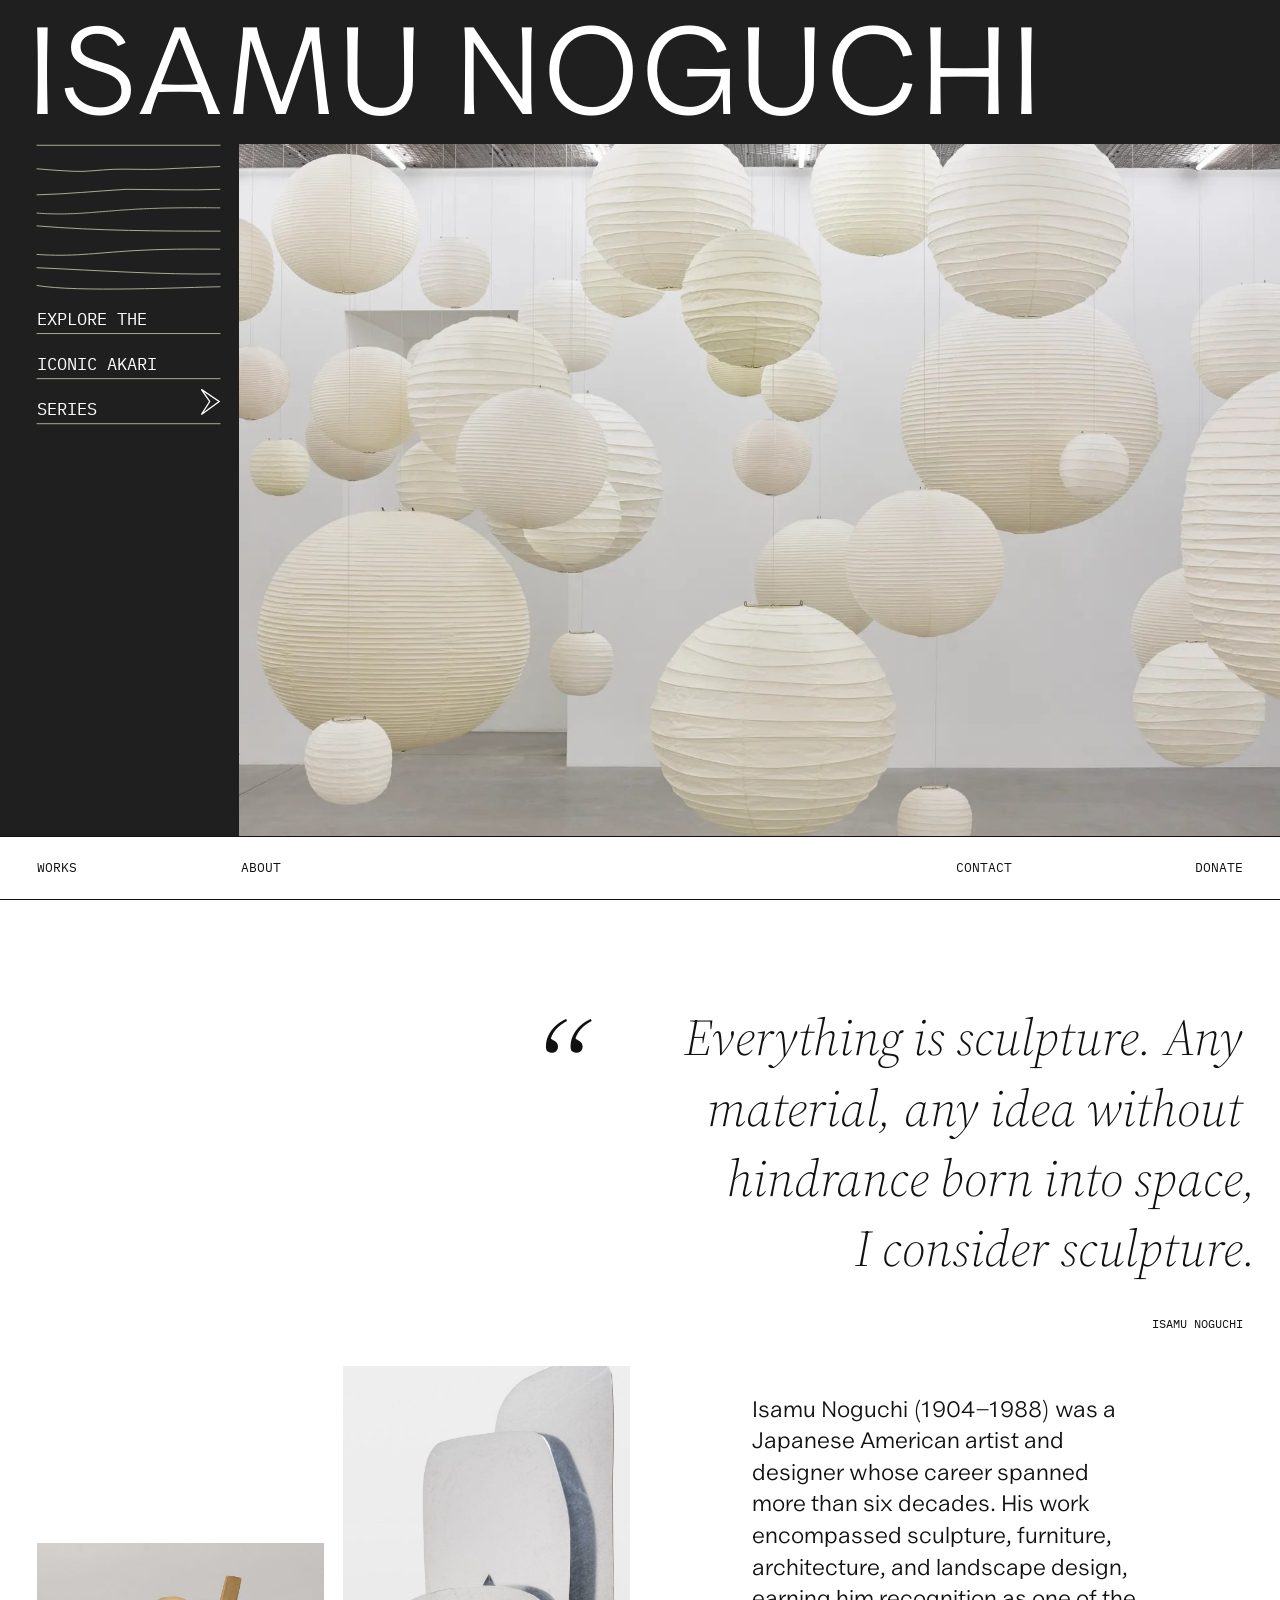
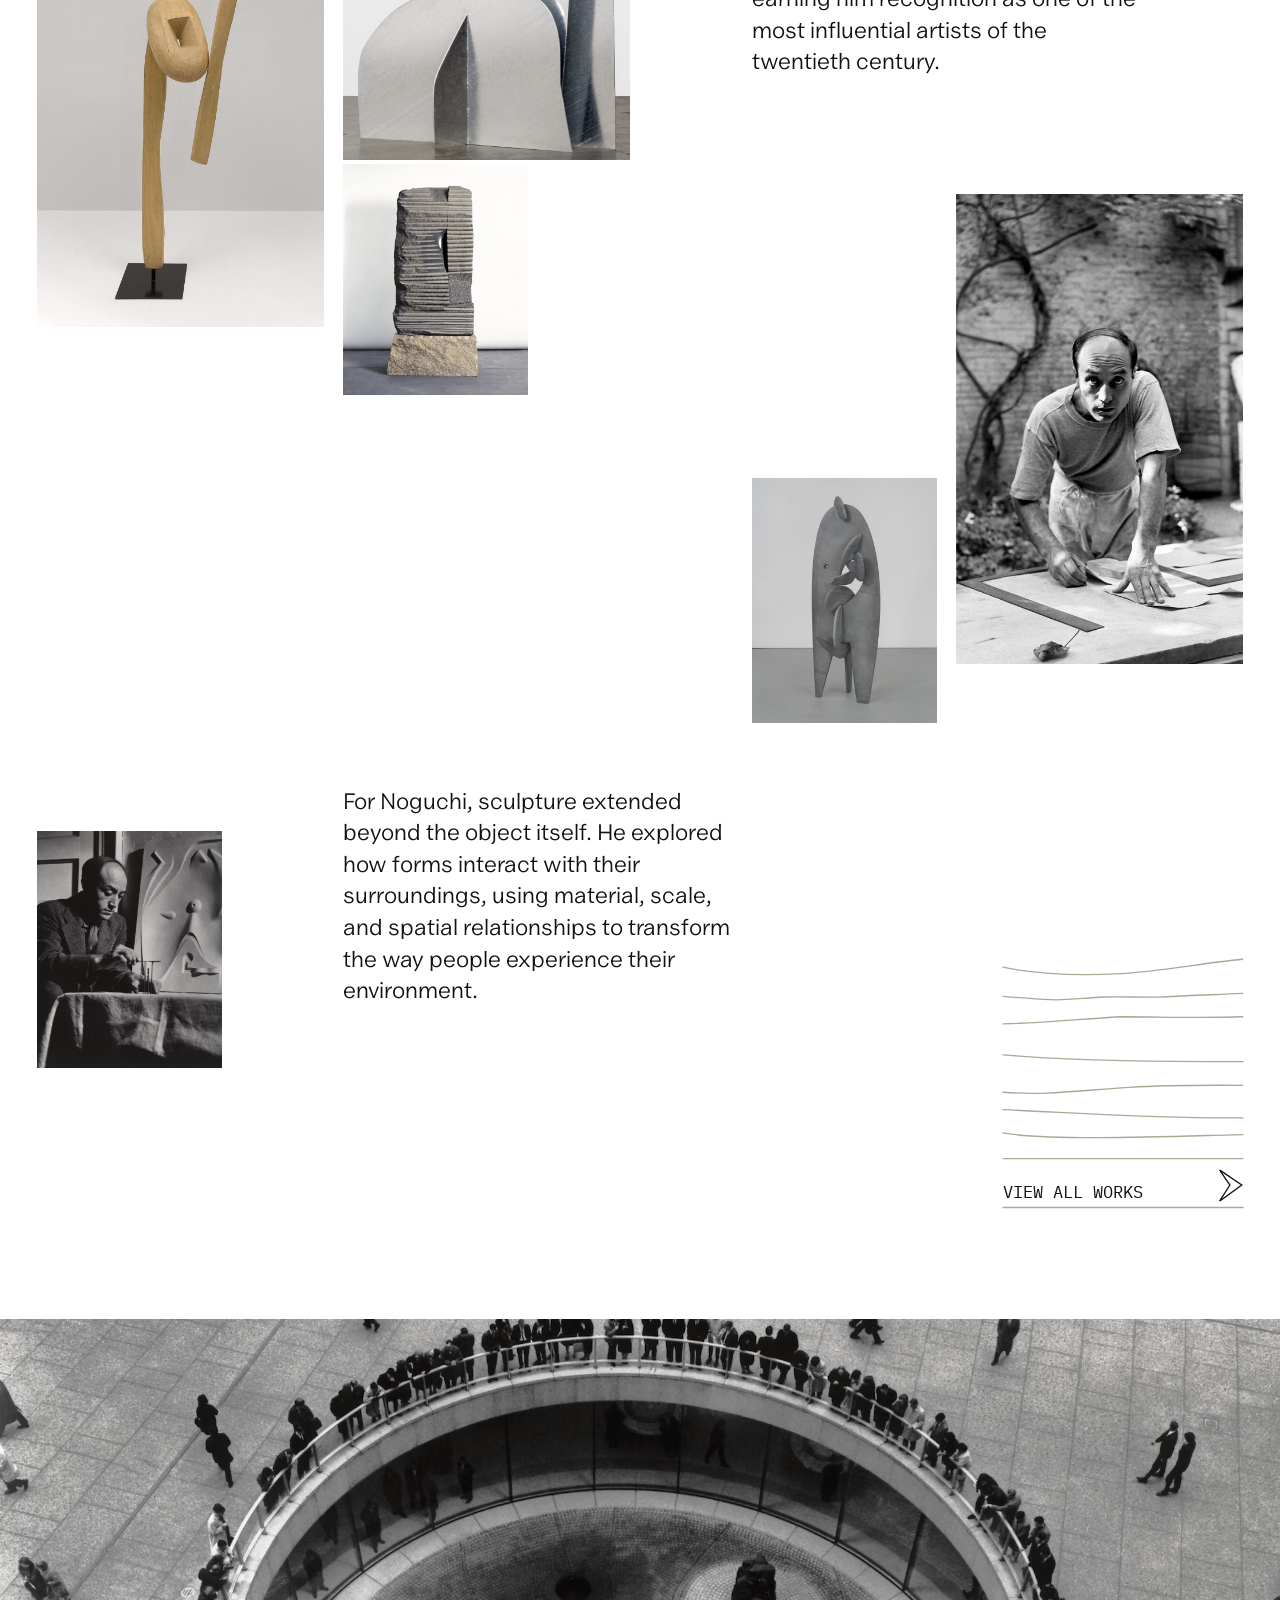
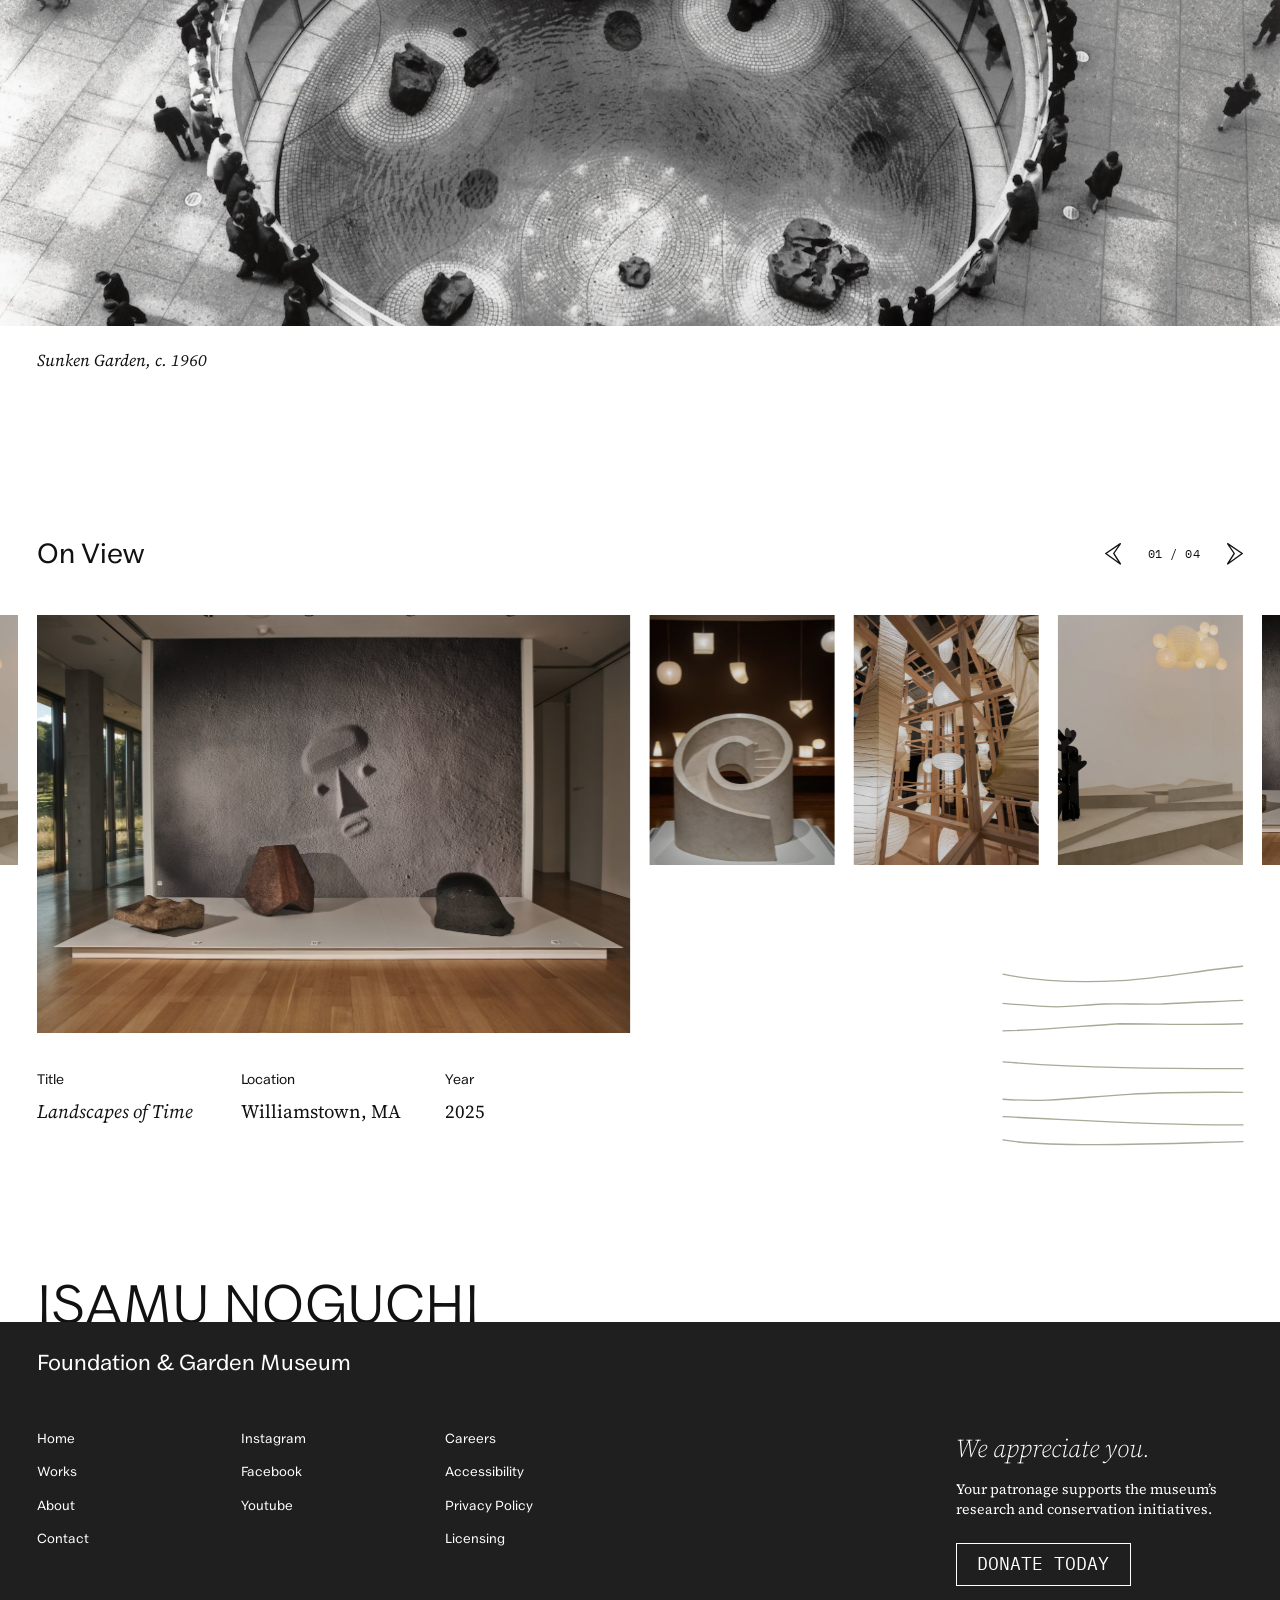
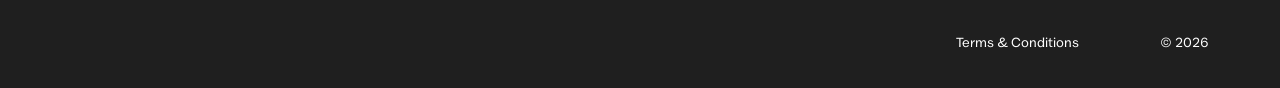
==== commit 0783cf35: "Add elastic line hero and CTAs to the home page Half-height hero comp with hand-drawn lines revealed" ====
--- a/index.html
+++ b/index.html
@@ -9,10 +9,7 @@
 <header class="hero">
 <h1><span>Isamu Noguchi</span></h1>
 <div class="main">
-<a class="panel lines" href="#works" aria-label="Explore the Akari series">
-<div class="row e row-index-0"></div><div class="row e row-index-1"></div>
-<div class="row row-index-2"><p>Explore the</p></div><div class="row row-index-3"><p>iconic Akari</p></div><div class="row row-index-4"><p>series</p></div>
-<svg class="ar"><use href="#ar"/></svg></a>
+<a class="panel wavy elastic hero-f" href="#works" aria-label="Explore the Akari series" data-motion="1,1,1,1,1,1,1,.35,0,0,0" data-damp="28" data-stiff="140" data-pull=".42"><div class="wlw"><svg class="ln" viewBox="5.4 8.3 73.1 112.2" preserveAspectRatio="none" aria-hidden="true"><path d="M5.4,8.8 L78.5,8.8"/><path data-dy="-2" transform="translate(0 -2)" d="M5.4,20.2c4.8.4,9.6.8,14.4,1,5.3.3,10.5-.6,16.3-.8,5.9-.2,11.8.2,17.7,0,8.7-.5,16.2-.7,24.6-1.1"/><path d="M5.4,28.6c11.9-.3,23.7-1.5,35.6-2.2,12,0,25.1.5,37.4,0"/><path d="M5.40,35.90Q6.62,35.98 7.22,36.01Q7.83,36.05 8.44,36.08Q9.05,36.11 9.66,36.13Q10.27,36.16 10.87,36.18Q11.48,36.19 12.09,36.20Q12.70,36.22 13.31,36.22Q13.92,36.23 14.53,36.23Q15.14,36.23 15.75,36.22Q16.35,36.21 16.96,36.20Q17.57,36.19 18.18,36.17Q18.79,36.15 19.40,36.13Q20.01,36.11 20.62,36.08Q21.22,36.05 21.83,36.02Q22.44,35.98 23.05,35.95Q23.66,35.91 24.26,35.87Q24.87,35.83 25.48,35.79Q26.09,35.74 26.69,35.70Q27.30,35.65 27.91,35.60Q28.52,35.56 29.12,35.51Q29.73,35.46 30.34,35.41Q30.94,35.36 31.55,35.31Q32.16,35.26 32.76,35.21Q33.37,35.16 33.98,35.11Q34.59,35.07 35.19,35.02Q35.80,34.97 36.41,34.92Q37.01,34.87 37.62,34.83Q38.23,34.78 38.84,34.74Q39.44,34.69 40.05,34.65Q40.66,34.61 41.27,34.57Q41.87,34.52 42.48,34.49Q43.09,34.45 43.70,34.41Q44.31,34.37 44.91,34.34Q45.52,34.30 46.13,34.27Q46.74,34.24 47.35,34.21Q47.95,34.18 48.56,34.15Q49.17,34.12 49.78,34.10Q50.39,34.07 51.00,34.05Q51.61,34.03 52.21,34.01Q52.82,33.99 53.43,33.97Q54.04,33.95 54.65,33.93Q55.26,33.91 55.87,33.90Q56.48,33.88 57.08,33.87Q57.69,33.86 58.30,33.85Q58.91,33.84 59.52,33.83Q60.13,33.82 60.74,33.81Q61.35,33.80 61.96,33.79Q62.57,33.78 63.17,33.78Q63.78,33.77 64.39,33.77Q65.00,33.77 65.61,33.76Q66.22,33.76 66.83,33.76Q67.44,33.76 68.05,33.75Q68.66,33.75 69.26,33.75Q69.87,33.75 70.48,33.76Q71.09,33.76 71.70,33.76Q72.31,33.76 72.92,33.76Q73.53,33.77 74.14,33.77Q74.75,33.77 75.35,33.78Q75.96,33.78 76.57,33.79Q77.18,33.79 77.79,33.80L78.40,33.80"/><path d="M5.4,41c24.1,2,49,2.1,73.1,2.1"/><path d="M5.4,52.4c14.1,1,22.2-.5,38.4-1.5,11.5-.7,23.1-.7,34.6-.6"/><path d="M5.4,57.7c26.1,1.2,49.3,2.8,73.1,2.5"/><path d="M5.4,64.8c15.9,2.8,59.8.7,73.1.5"/><path d="M5.4,84 L78.5,84"/><path d="M5.4,102 L78.5,102"/><path d="M5.4,120 L78.5,120"/></svg><p class="wt hl hl-1">Explore the</p><p class="wt hl hl-2">iconic Akari</p><p class="wt hl hl-3">series</p><svg class="ar" aria-hidden="true"><use href="#ar"/></svg></div></a>
 <div class="photo"><video id="hv" src="assets/video/white-cube-gallery.mp4" poster="assets/images/akari-gallery.jpg" autoplay muted loop playsinline preload="auto" aria-label="Akari paper lanterns suspended in a white gallery"></video></div>
 </div></header>
 <div id="sent"></div>
@@ -30,7 +27,22 @@
 <div class="g duo">
 <p class="p2">For Noguchi, sculpture extended beyond the object itself. He explored how forms interact with their surroundings, using material, scale, and spatial relationships to transform the way people experience their environment.</p>
 <img class="por" alt="Noguchi at work beside a relief, black and white photograph" src="assets/images/noguchi-at-work.jpg">
-<a class="cta lines" href="works.html"><div class="row row-index-0"></div><div class="row row-index-1"><p>View all works</p></div><svg class="ar"><use href="#ar"/></svg></a>
+<a class="cta wavy elastic" href="works.html" data-motion="1,1,1,1,1,1,.7,.45,0" data-damp="30" data-stiff="120" data-pull=".35">
+<div class="wlw">
+<svg class="ln" viewBox="5.4 3.9 73.1 90.3" aria-hidden="true">
+<path pathLength="1" data-dy="3" transform="translate(0 3)" d="M5.4,11.3c11.8,2.5,23.9,2.6,35.9,2,12.3-.8,24.7-3.2,37.1-4.4"/>
+<path pathLength="1" data-dy="3" transform="translate(0 3)" d="M5.4,20.2c4.8.4,9.6.8,14.4,1,5.3.3,10.5-.6,16.3-.8,5.9-.2,11.8.2,17.7,0,8.7-.5,16.2-.7,24.6-1.1"/>
+<path pathLength="1" data-dy="3" transform="translate(0 3)" d="M5.4,28.6c11.9-.3,23.7-1.5,35.6-2.2,12,0,25.1.5,37.4,0"/>
+<path pathLength="1" d="M5.4,41c24.1,2,49,2.1,73.1,2.1"/>
+<path pathLength="1" d="M5.4,52.4c14.1,1,22.2-.5,38.4-1.5,11.5-.7,23.1-.7,34.6-.6"/>
+<path pathLength="1" d="M5.4,57.7c26.1,1.2,49.3,2.8,73.1,2.5"/>
+<path pathLength="1" d="M5.4,64.8c15.9,2.8,59.8.7,73.1.5"/>
+<path pathLength="1" d="M5.4,72.6h73.1"/>
+<path pathLength="1" d="M5.4,87.5h73.1"/>
+</svg>
+<div class="tl"><p class="wt">View all works</p><svg class="ar"><use href="#ar"/></svg></div>
+</div>
+</a>
 </div>
 </section>
 <figure class="sun"><div class="sunf"><img alt="Aerial view of Noguchi’s sunken garden with visitors gathered at the railing" src="assets/images/sunken-garden.jpg"></div><figcaption>Sunken Garden, c. 1960</figcaption></figure>
@@ -43,7 +55,22 @@
 <div class="it"><img alt="Black interlocking-plate sculpture on stepped plinths beneath a cloud of round Akari lanterns" src="assets/images/black-sculpture-and-lanterns.jpg" width="1800" height="1800"></div>
 </div></div>
 <div class="info" id="info"><div class="i1"><small>Title</small><b id="it">Landscapes of Time</b></div><div class="i2"><small>Location</small><b id="il">Williamstown, MA</b></div><div class="i3"><small>Year</small><b id="iy">2025</b></div></div>
-<a class="cta lines" href="#"><div class="row row-index-0"></div><div class="row row-index-1"><p>See all exhibitions</p></div><svg class="ar"><use href="#ar"/></svg></a>
+<a class="cta wavy elastic" href="#" data-motion="1,1,1,1,1,1,.7,.45,0" data-damp="30" data-stiff="120" data-pull=".35">
+<div class="wlw">
+<svg class="ln" viewBox="5.4 3.9 73.1 90.3" aria-hidden="true">
+<path pathLength="1" data-dy="3" transform="translate(0 3)" d="M5.4,11.3c11.8,2.5,23.9,2.6,35.9,2,12.3-.8,24.7-3.2,37.1-4.4"/>
+<path pathLength="1" data-dy="3" transform="translate(0 3)" d="M5.4,20.2c4.8.4,9.6.8,14.4,1,5.3.3,10.5-.6,16.3-.8,5.9-.2,11.8.2,17.7,0,8.7-.5,16.2-.7,24.6-1.1"/>
+<path pathLength="1" data-dy="3" transform="translate(0 3)" d="M5.4,28.6c11.9-.3,23.7-1.5,35.6-2.2,12,0,25.1.5,37.4,0"/>
+<path pathLength="1" d="M5.4,41c24.1,2,49,2.1,73.1,2.1"/>
+<path pathLength="1" d="M5.4,52.4c14.1,1,22.2-.5,38.4-1.5,11.5-.7,23.1-.7,34.6-.6"/>
+<path pathLength="1" d="M5.4,57.7c26.1,1.2,49.3,2.8,73.1,2.5"/>
+<path pathLength="1" d="M5.4,64.8c15.9,2.8,59.8.7,73.1.5"/>
+<path pathLength="1" d="M5.4,72.6h73.1"/>
+<path pathLength="1" d="M5.4,87.5h73.1"/>
+</svg>
+<div class="tl"><p class="wt">See all exhibitions</p><svg class="ar"><use href="#ar"/></svg></div>
+</div>
+</a>
 </div></div></section>
 <div class="sign" aria-hidden="true">Isamu Noguchi</div>
 <footer id="contact">
--- a/assets/css/styles.css
+++ b/assets/css/styles.css
@@ -2010,3 +2010,186 @@
 .row-index-4 {
   --i:4;
 }
+
+/* Elastic line CTAs and the hero panel (index.html). Hand-drawn SVG lines that bow toward the cursor on hover
+   (see the "Elastic lines" block in main.js). --k scales a comp's type, arrow and width together. */
+.wavy {
+  --k:.75;
+}
+
+.wavy .ln {
+  display:block;
+  overflow:visible;
+}
+
+.wavy .ln path {
+  fill:none;
+  stroke:var(--line);
+  stroke-width:.4;
+  stroke-linecap:round;
+}
+
+.wavy .wt {
+  font:400 calc(var(--row)*.43*var(--k))/1 var(--mono);
+  text-transform:uppercase;
+  white-space:nowrap;
+  margin:0;
+  opacity:0;
+  transition:opacity .8s ease calc(var(--d,0s) + 1.3s);
+}
+
+.wavy.in .wt,
+.wavy.in .ar {
+  opacity:1;
+}
+
+/* CTA comps: nine lines, the type and arrow on the bottom line. Label positions are ratios of viewBox "5.4 3.9 73.1 90.3". */
+.cta.wavy {
+  display:block;
+  width:calc(25vw*var(--k));
+}
+
+.cta.wavy .wlw {
+  position:relative;
+}
+
+.cta.wavy .ln {
+  width:100%;
+  aspect-ratio:73.1/90.3;
+}
+
+.cta.wavy .ln path {
+  stroke-dasharray:1;
+  stroke-dashoffset:1;
+  transition:stroke-dashoffset 1.4s cubic-bezier(.65,0,.25,1) calc(var(--i)*.1s);
+}
+
+.cta.wavy.in .ln path {
+  stroke-dashoffset:0;
+}
+
+.cta.wavy .tl {
+  position:absolute;
+  left:0;
+  right:0;
+  top:90.6%;
+  transform:translateY(-100%);
+  display:flex;
+  align-items:flex-end;
+  justify-content:space-between;
+  gap:1.2vw;
+  pointer-events:none;
+}
+
+.cta.wavy .ar {
+  margin:0;
+  width:calc(2.5vw*var(--k));
+  height:calc(3.4vw*var(--k));
+  min-width:calc(21px*var(--k));
+  min-height:calc(28px*var(--k));
+}
+
+.duo .cta.wavy {
+  justify-self:end;
+  margin-right:0;
+}
+
+.exin>.cta.wavy {
+  left:auto;
+  right:var(--m);
+}
+
+/* Hero panel: the comp sits at the top of the panel, level with the top of the video, and only runs about
+   halfway down. Strokes are a fixed 1px (non-scaling) and the lines are revealed from the right end. */
+.hero-f {
+  display:block;
+  position:relative;
+}
+
+.hero-f .wlw {
+  position:absolute;
+  top:0;
+  left:var(--m);
+  right:var(--g);
+}
+
+.hero-f .ln {
+  width:100%;
+  aspect-ratio:73.1/112.2;
+}
+
+.hero-f .ln path {
+  stroke-width:1;
+  vector-effect:non-scaling-stroke;
+  opacity:0;
+  clip-path:inset(-8px 0 -8px 100%);
+  transition:clip-path 1.1s cubic-bezier(.33,.1,.3,1) calc(var(--d,0s) + var(--i)*.03s), opacity .9s ease-out calc(var(--d,0s) + var(--i)*.03s);
+}
+
+.hero-f.in .ln path {
+  opacity:1;
+  clip-path:inset(-8px 0 -8px 0);
+}
+
+/* The type fades in once the lines are nearly done. Each label's baseline sits .47em above its line. */
+.hero-f .hl {
+  --t:0%;
+  position:absolute;
+  left:0;
+  top:var(--t);
+  transform:translateY(calc(-100% - .345em));
+  pointer-events:none;
+  transition-delay:calc(var(--d,0s) + 1.4s);
+}
+
+.hero-f .hl-1 {
+  --t:67.47%;
+}
+
+.hero-f .hl-2 {
+  --t:83.51%;
+}
+
+.hero-f .hl-3 {
+  --t:99.55%;
+}
+
+.hero-f .ar {
+  --t:91.53%;
+  position:absolute;
+  right:0;
+  top:var(--t);
+  transform:translateY(-50%);
+  margin:0;
+  width:calc(2.5vw*var(--k)*.8);
+  height:calc(3.4vw*var(--k)*.8);
+  min-width:calc(21px*var(--k)*.8);
+  min-height:calc(28px*var(--k)*.8);
+  pointer-events:none;
+  transition:opacity .8s ease calc(var(--d,0s) + 1.4s);
+}
+
+@media(max-width:760px) {
+  .cta.wavy {
+    width:calc(66vw*var(--k));
+  }
+  .cta.wavy .ar {
+    width:calc(7vw*var(--k));
+    height:calc(9.5vw*var(--k));
+  }
+  .exin>.cta.wavy {
+    margin-left:auto;
+    margin-right:var(--m);
+  }
+  .hero-f .wlw {
+    position:relative;
+    left:auto;
+    right:auto;
+    height:56vw;
+    margin-right:var(--m);
+  }
+  .hero-f .ln {
+    height:100%;
+    aspect-ratio:auto;
+  }
+}
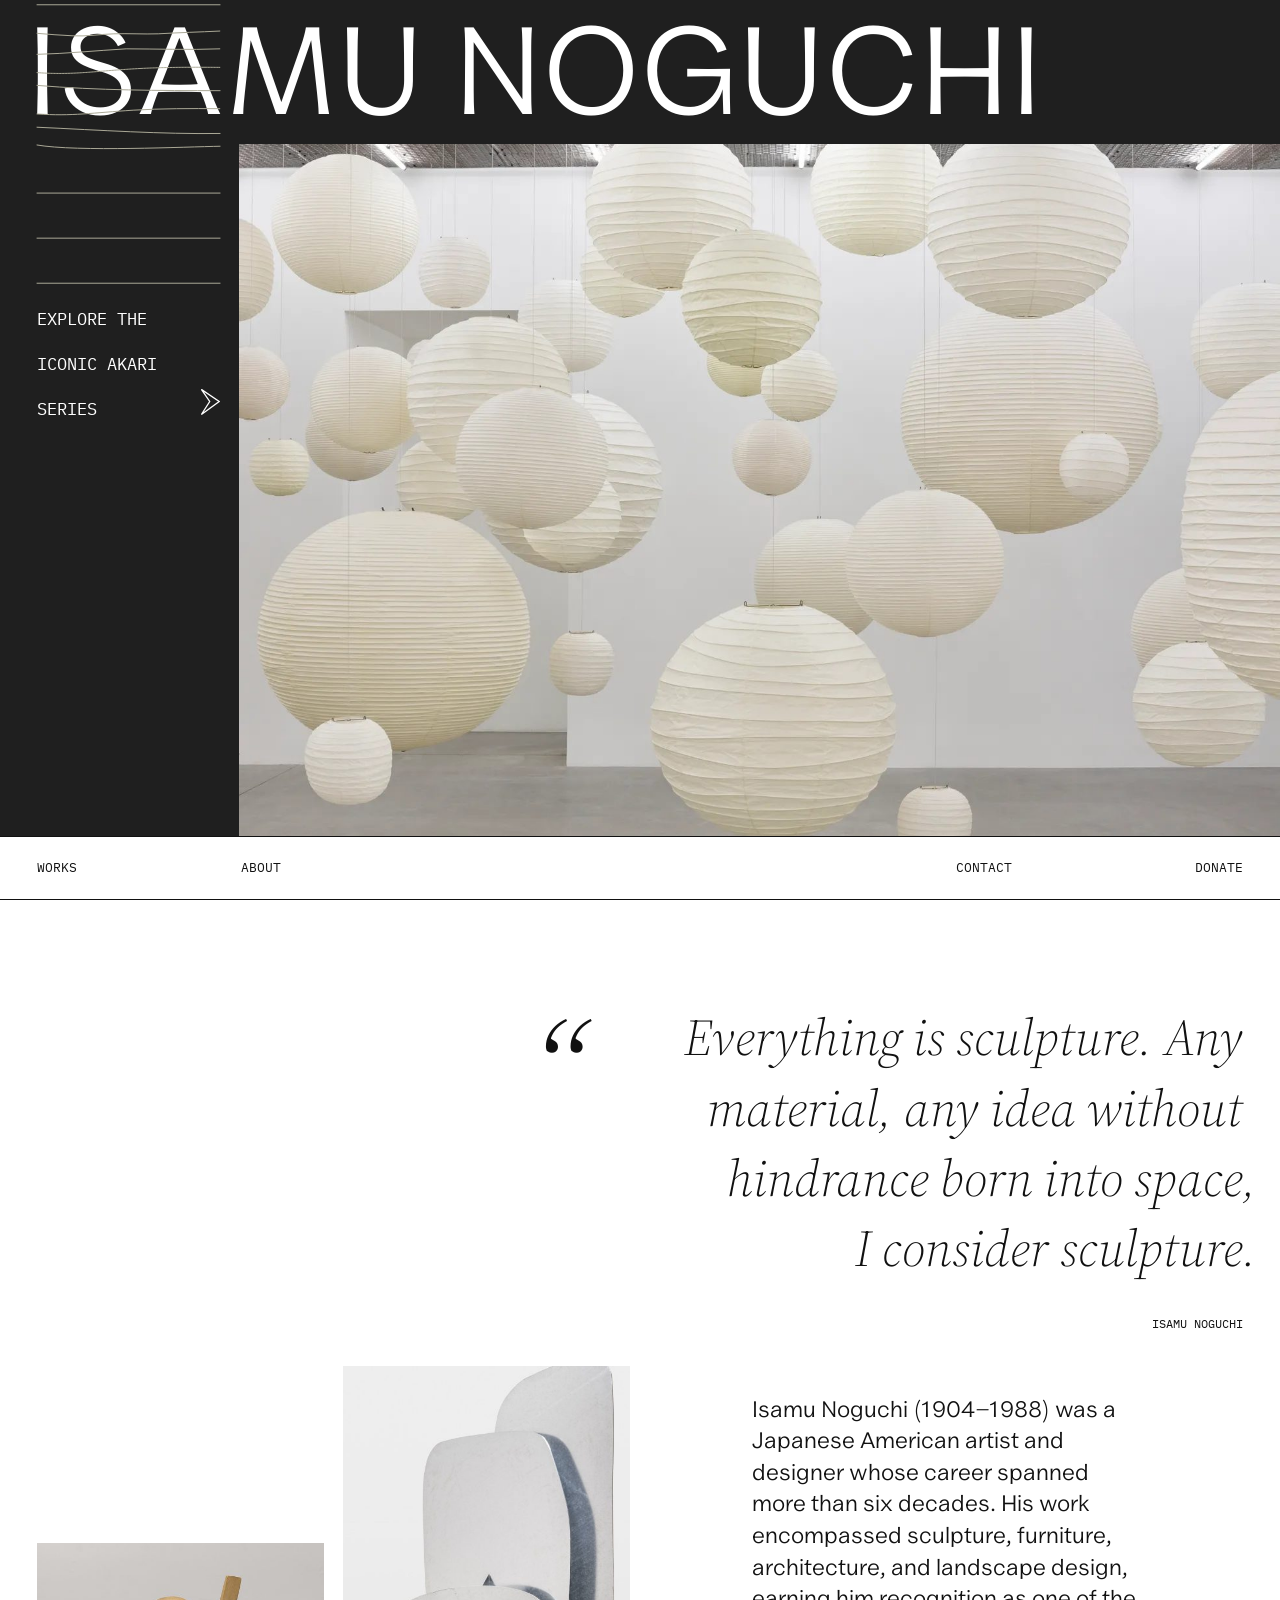
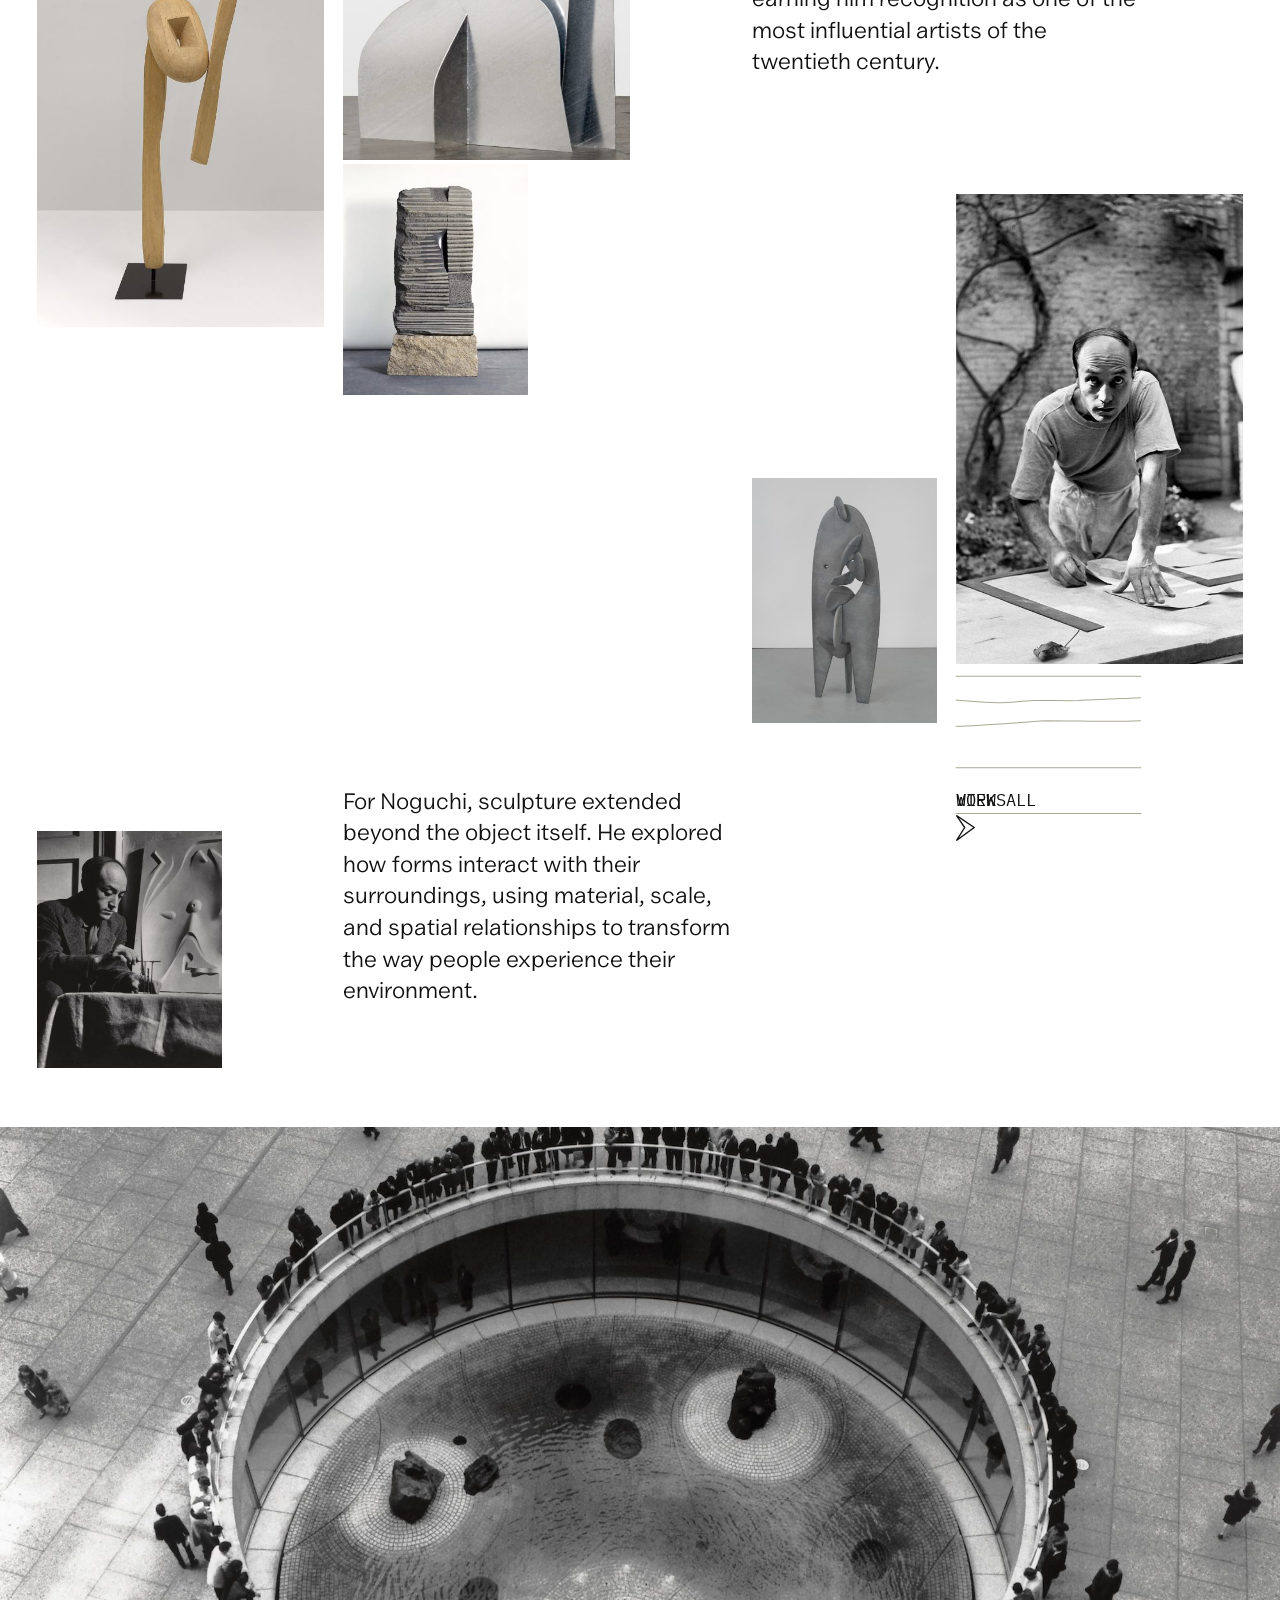
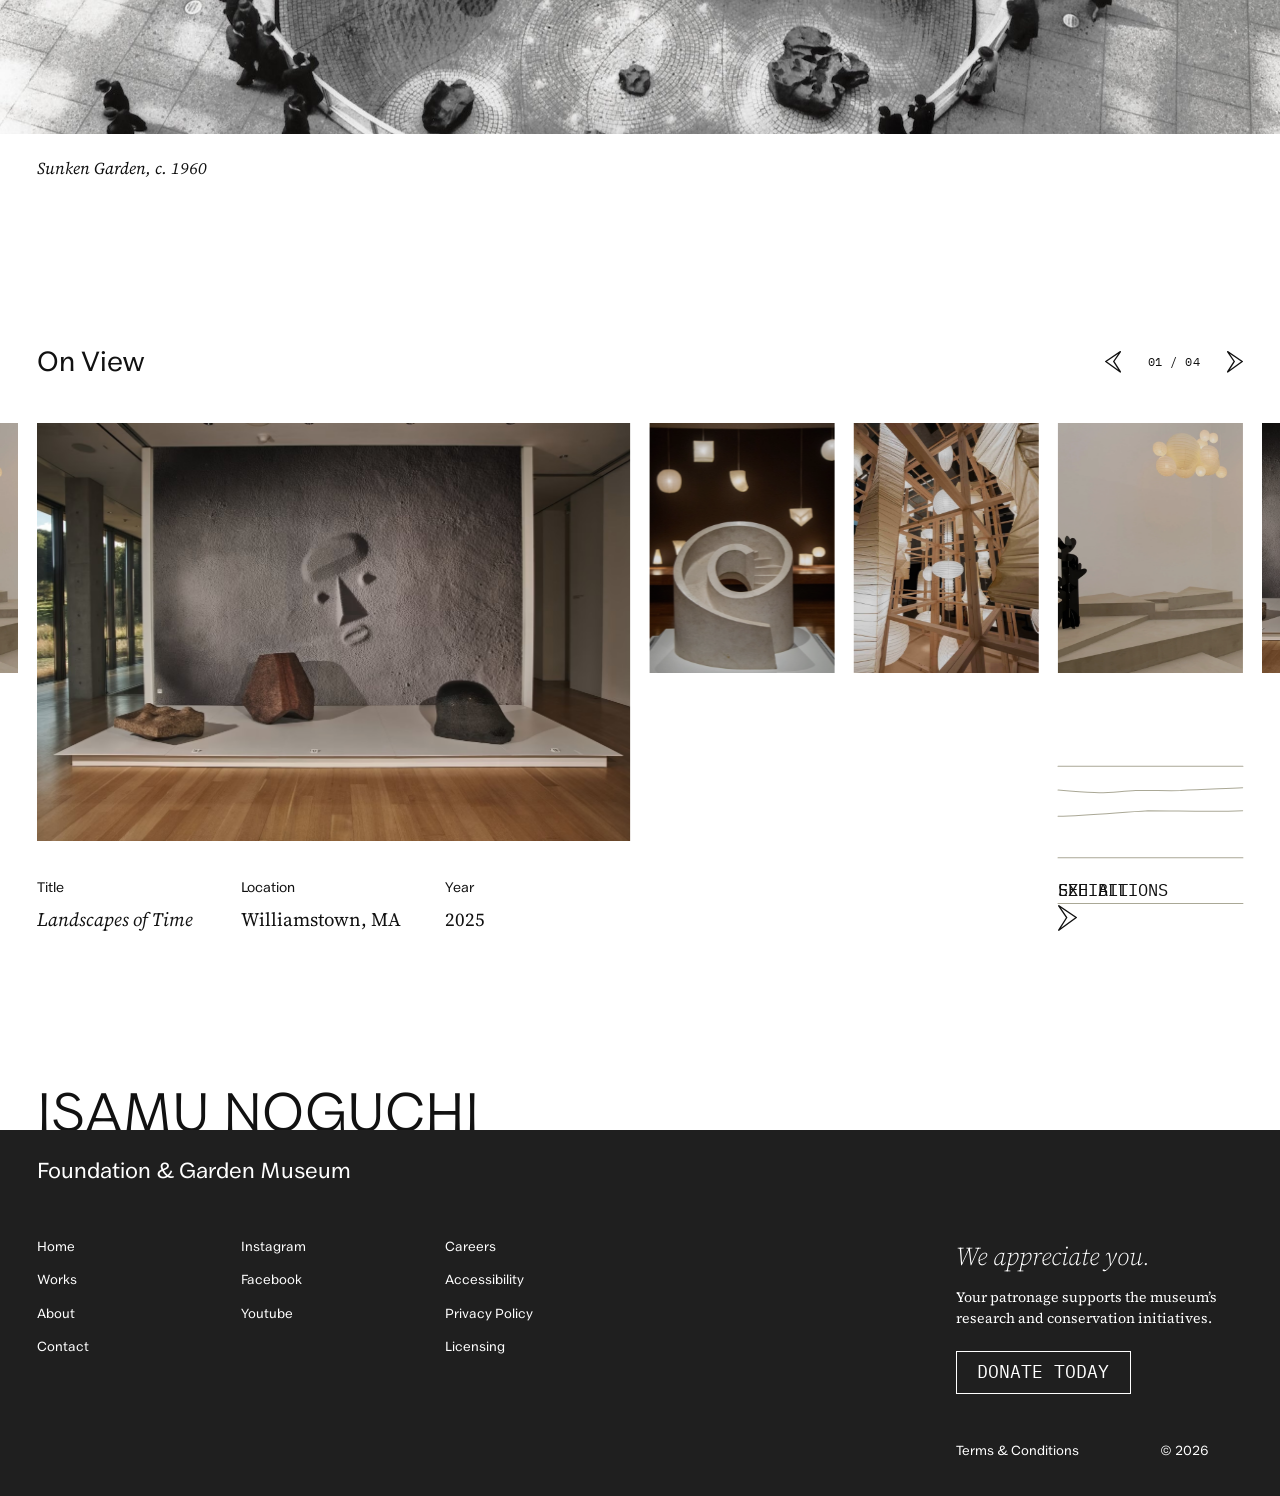
==== commit 85077260: "Use shorter, narrower CTA comps on the home page Both home CTAs are now two grid columns wide: three" ====
--- a/index.html
+++ b/index.html
@@ -27,20 +27,16 @@
 <div class="g duo">
 <p class="p2">For Noguchi, sculpture extended beyond the object itself. He explored how forms interact with their surroundings, using material, scale, and spatial relationships to transform the way people experience their environment.</p>
 <img class="por" alt="Noguchi at work beside a relief, black and white photograph" src="assets/images/noguchi-at-work.jpg">
-<a class="cta wavy elastic" href="works.html" data-motion="1,1,1,1,1,1,.7,.45,0" data-damp="30" data-stiff="120" data-pull=".35">
+<a class="cta wavy elastic" href="works.html" data-motion="1,1,1,0,0" data-damp="30" data-stiff="120" data-pull=".35">
 <div class="wlw">
-<svg class="ln" viewBox="5.4 3.9 73.1 90.3" aria-hidden="true">
-<path pathLength="1" data-dy="3" transform="translate(0 3)" d="M5.4,11.3c11.8,2.5,23.9,2.6,35.9,2,12.3-.8,24.7-3.2,37.1-4.4"/>
-<path pathLength="1" data-dy="3" transform="translate(0 3)" d="M5.4,20.2c4.8.4,9.6.8,14.4,1,5.3.3,10.5-.6,16.3-.8,5.9-.2,11.8.2,17.7,0,8.7-.5,16.2-.7,24.6-1.1"/>
-<path pathLength="1" data-dy="3" transform="translate(0 3)" d="M5.4,28.6c11.9-.3,23.7-1.5,35.6-2.2,12,0,25.1.5,37.4,0"/>
-<path pathLength="1" d="M5.4,41c24.1,2,49,2.1,73.1,2.1"/>
-<path pathLength="1" d="M5.4,52.4c14.1,1,22.2-.5,38.4-1.5,11.5-.7,23.1-.7,34.6-.6"/>
-<path pathLength="1" d="M5.4,57.7c26.1,1.2,49.3,2.8,73.1,2.5"/>
-<path pathLength="1" d="M5.4,64.8c15.9,2.8,59.8.7,73.1.5"/>
-<path pathLength="1" d="M5.4,72.6h73.1"/>
-<path pathLength="1" d="M5.4,87.5h73.1"/>
+<svg class="ln" viewBox="5.4 8.3 73.1 55.2" preserveAspectRatio="none" aria-hidden="true">
+<path pathLength="1" d="M5.4,8.8 L78.5,8.8"/>
+<path pathLength="1" data-dy="-2" transform="translate(0 -2)" d="M5.4,20.2c4.8.4,9.6.8,14.4,1,5.3.3,10.5-.6,16.3-.8,5.9-.2,11.8.2,17.7,0,8.7-.5,16.2-.7,24.6-1.1"/>
+<path pathLength="1" d="M5.4,28.6c11.9-.3,23.7-1.5,35.6-2.2,12,0,25.1.5,37.4,0"/>
+<path pathLength="1" d="M5.4,45 L78.5,45"/>
+<path pathLength="1" d="M5.4,63 L78.5,63"/>
 </svg>
-<div class="tl"><p class="wt">View all works</p><svg class="ar"><use href="#ar"/></svg></div>
+<p class="wt hl hl-a">View all</p><p class="wt hl hl-b">works</p><svg class="ar" aria-hidden="true"><use href="#ar"/></svg>
 </div>
 </a>
 </div>
@@ -55,20 +51,16 @@
 <div class="it"><img alt="Black interlocking-plate sculpture on stepped plinths beneath a cloud of round Akari lanterns" src="assets/images/black-sculpture-and-lanterns.jpg" width="1800" height="1800"></div>
 </div></div>
 <div class="info" id="info"><div class="i1"><small>Title</small><b id="it">Landscapes of Time</b></div><div class="i2"><small>Location</small><b id="il">Williamstown, MA</b></div><div class="i3"><small>Year</small><b id="iy">2025</b></div></div>
-<a class="cta wavy elastic" href="#" data-motion="1,1,1,1,1,1,.7,.45,0" data-damp="30" data-stiff="120" data-pull=".35">
+<a class="cta wavy elastic" href="#" data-motion="1,1,1,0,0" data-damp="30" data-stiff="120" data-pull=".35">
 <div class="wlw">
-<svg class="ln" viewBox="5.4 3.9 73.1 90.3" aria-hidden="true">
-<path pathLength="1" data-dy="3" transform="translate(0 3)" d="M5.4,11.3c11.8,2.5,23.9,2.6,35.9,2,12.3-.8,24.7-3.2,37.1-4.4"/>
-<path pathLength="1" data-dy="3" transform="translate(0 3)" d="M5.4,20.2c4.8.4,9.6.8,14.4,1,5.3.3,10.5-.6,16.3-.8,5.9-.2,11.8.2,17.7,0,8.7-.5,16.2-.7,24.6-1.1"/>
-<path pathLength="1" data-dy="3" transform="translate(0 3)" d="M5.4,28.6c11.9-.3,23.7-1.5,35.6-2.2,12,0,25.1.5,37.4,0"/>
-<path pathLength="1" d="M5.4,41c24.1,2,49,2.1,73.1,2.1"/>
-<path pathLength="1" d="M5.4,52.4c14.1,1,22.2-.5,38.4-1.5,11.5-.7,23.1-.7,34.6-.6"/>
-<path pathLength="1" d="M5.4,57.7c26.1,1.2,49.3,2.8,73.1,2.5"/>
-<path pathLength="1" d="M5.4,64.8c15.9,2.8,59.8.7,73.1.5"/>
-<path pathLength="1" d="M5.4,72.6h73.1"/>
-<path pathLength="1" d="M5.4,87.5h73.1"/>
+<svg class="ln" viewBox="5.4 8.3 73.1 55.2" preserveAspectRatio="none" aria-hidden="true">
+<path pathLength="1" d="M5.4,8.8 L78.5,8.8"/>
+<path pathLength="1" data-dy="-2" transform="translate(0 -2)" d="M5.4,20.2c4.8.4,9.6.8,14.4,1,5.3.3,10.5-.6,16.3-.8,5.9-.2,11.8.2,17.7,0,8.7-.5,16.2-.7,24.6-1.1"/>
+<path pathLength="1" d="M5.4,28.6c11.9-.3,23.7-1.5,35.6-2.2,12,0,25.1.5,37.4,0"/>
+<path pathLength="1" d="M5.4,45 L78.5,45"/>
+<path pathLength="1" d="M5.4,63 L78.5,63"/>
 </svg>
-<div class="tl"><p class="wt">See all exhibitions</p><svg class="ar"><use href="#ar"/></svg></div>
+<p class="wt hl hl-a">See all</p><p class="wt hl hl-b">exhibitions</p><svg class="ar" aria-hidden="true"><use href="#ar"/></svg>
 </div>
 </a>
 </div></div></section>
--- a/assets/css/styles.css
+++ b/assets/css/styles.css
@@ -1647,7 +1647,7 @@
 /* Hero: a white panel over three columns, the garden video filling the rest. */
 .ch {
   display:grid;
-  grid-template-columns:calc(var(--m) + 3*((100% - 2*var(--m) - 11*var(--g))/12 + var(--g))) 1fr;
+  grid-template-columns:calc(var(--m) + 2*((100% - 2*var(--m) - 11*var(--g))/12 + var(--g))) 1fr;
   align-items:start;
 }
 
@@ -2043,10 +2043,11 @@
   opacity:1;
 }
 
-/* CTA comps: nine lines, the type and arrow on the bottom line. Label positions are ratios of viewBox "5.4 3.9 73.1 90.3". */
+/* CTA comps: three curved lines, then the label split over two flat lines with the arrow between them. Two grid columns
+   wide (the hero panel's width). Label positions are ratios of viewBox "5.4 8.3 73.1 55.2". */
 .cta.wavy {
   display:block;
-  width:calc(25vw*var(--k));
+  width:calc((100vw - 2*var(--m) - 11*var(--g))/12*2 + var(--g));
 }
 
 .cta.wavy .wlw {
@@ -2055,7 +2056,7 @@
 
 .cta.wavy .ln {
   width:100%;
-  aspect-ratio:73.1/90.3;
+  aspect-ratio:73.1/55.2;
 }
 
 .cta.wavy .ln path {
@@ -2068,30 +2069,35 @@
   stroke-dashoffset:0;
 }
 
-.cta.wavy .tl {
+.cta.wavy .hl {
   position:absolute;
   left:0;
-  right:0;
-  top:90.6%;
-  transform:translateY(-100%);
-  display:flex;
-  align-items:flex-end;
-  justify-content:space-between;
-  gap:1.2vw;
+  top:var(--t);
+  transform:translateY(calc(-100% - .345em));
   pointer-events:none;
 }
 
 .cta.wavy .ar {
   margin:0;
-  width:calc(2.5vw*var(--k));
-  height:calc(3.4vw*var(--k));
-  min-width:calc(21px*var(--k));
-  min-height:calc(28px*var(--k));
-}
-
-.duo .cta.wavy {
-  justify-self:end;
-  margin-right:0;
+  width:calc(2.5vw*var(--k)*.8);
+  height:calc(3.4vw*var(--k)*.8);
+  min-width:calc(21px*var(--k)*.8);
+  min-height:calc(28px*var(--k)*.8);
+  pointer-events:none;
+}
+
+/* "View all works": under the Noguchi-at-table photo, starting at its column, level with the bottom of the standing
+   sculpture. "See all exhibitions": level with the bottom of the Title / Location / Year row. Both also drift a little
+   with the page (see the parallax list in main.js). */
+@media(min-width:761px) {
+  .duo .cta.wavy {
+    grid-column:10/12;
+    justify-self:start;
+    margin:-7.5vw 0 0;
+  }
+  .exin>.cta.wavy {
+    top:calc(25.4vw + var(--exh) + var(--exh-gap) + 3.2vw);
+  }
 }
 
 .exin>.cta.wavy {
@@ -2119,7 +2125,19 @@
 }
 
 .hero-f .ln path {
+.cta.wavy .hl-a {
+  --t:66.5%;
+}
+
+.cta.wavy .hl-b {
+  --t:99.09%;
+}
+
   stroke-width:1;
+  position:absolute;
+  right:0;
+  top:82.97%;
+  transform:translateY(-50%);
   vector-effect:non-scaling-stroke;
   opacity:0;
   clip-path:inset(-8px 0 -8px 100%);
@@ -2171,11 +2189,15 @@
 
 @media(max-width:760px) {
   .cta.wavy {
-    width:calc(66vw*var(--k));
+    width:50vw;
+  }
+  .duo .cta.wavy {
+    justify-self:end;
+    margin-right:0;
   }
   .cta.wavy .ar {
-    width:calc(7vw*var(--k));
-    height:calc(9.5vw*var(--k));
+    width:calc(7vw*var(--k)*.8);
+    height:calc(9.5vw*var(--k)*.8);
   }
   .exin>.cta.wavy {
     margin-left:auto;
@@ -2193,3 +2215,50 @@
     aspect-ratio:auto;
   }
 }
+
+/* Contact page: the same hero comp on its white panel, with the page's own text ("Like what you see?" on the
+   first line, the "Plan your visit today" link and arrow below). The panel spans the margin plus grid columns 1-2
+   (so the video starts at column 3, as on the home page), and the comp sits on the bottom edge of the video.
+   --k is a little under the home page's .75 so "Like what you see?" fits the two-column width. */
+.ch-p.hero-f {
+  --k:.7;
+  --d:.4s;
+  display:block;
+  padding:0;
+}
+
+.ch-p.hero-f .wlw {
+  top:auto;
+  bottom:0;
+}
+
+.hero-f h1 {
+  background:none;
+  color:inherit;
+  padding:0;
+  overflow:visible;
+}
+
+.ch-link {
+  display:contents;
+}
+
+.ch-link .hl,
+.ch-link .ar {
+  pointer-events:auto;
+}
+
+/* Keyboard focus only; there is no hover underline. */
+.ch-link:focus-visible .hl {
+  text-decoration:underline;
+  text-underline-offset:.2em;
+}
+
+@media(max-width:760px) {
+  .ch-p.hero-f {
+    padding:0 0 var(--m) var(--m);
+  }
+  .ch-p.hero-f .wlw {
+    right:auto;
+  }
+}
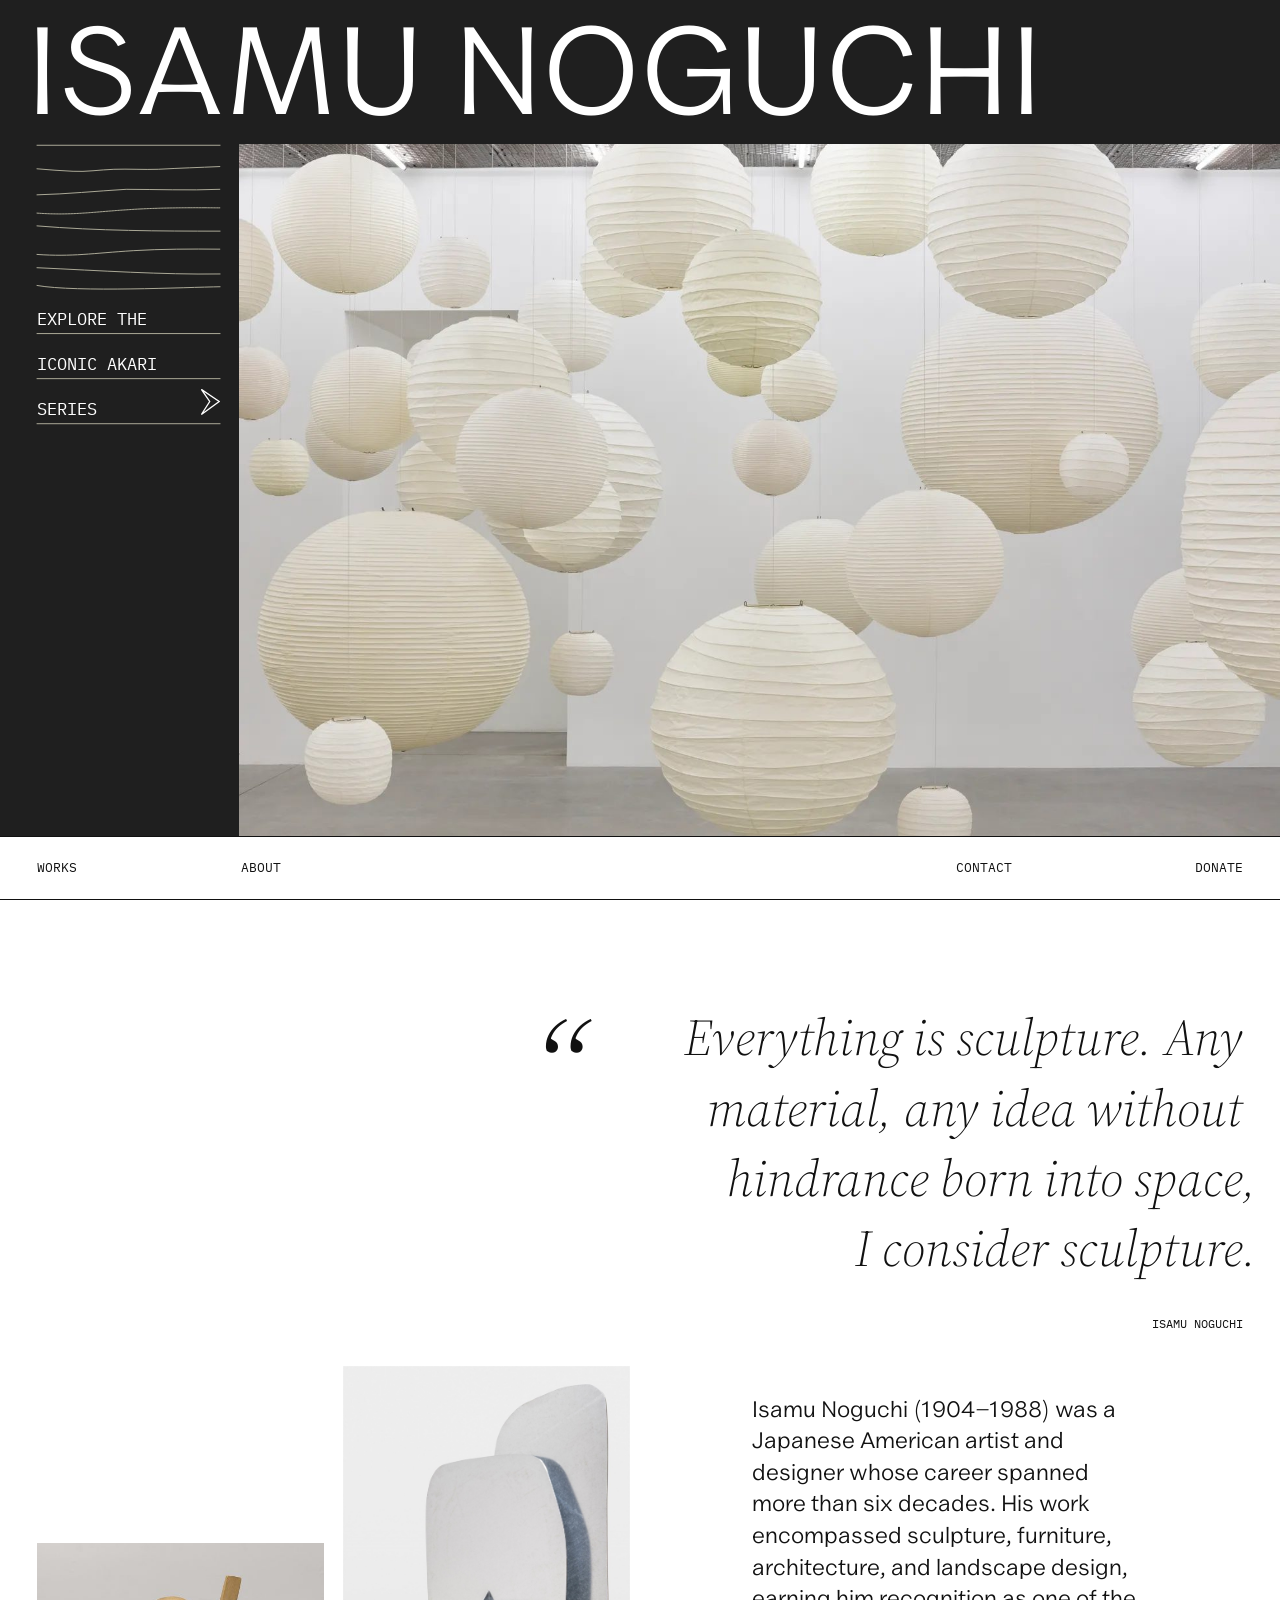
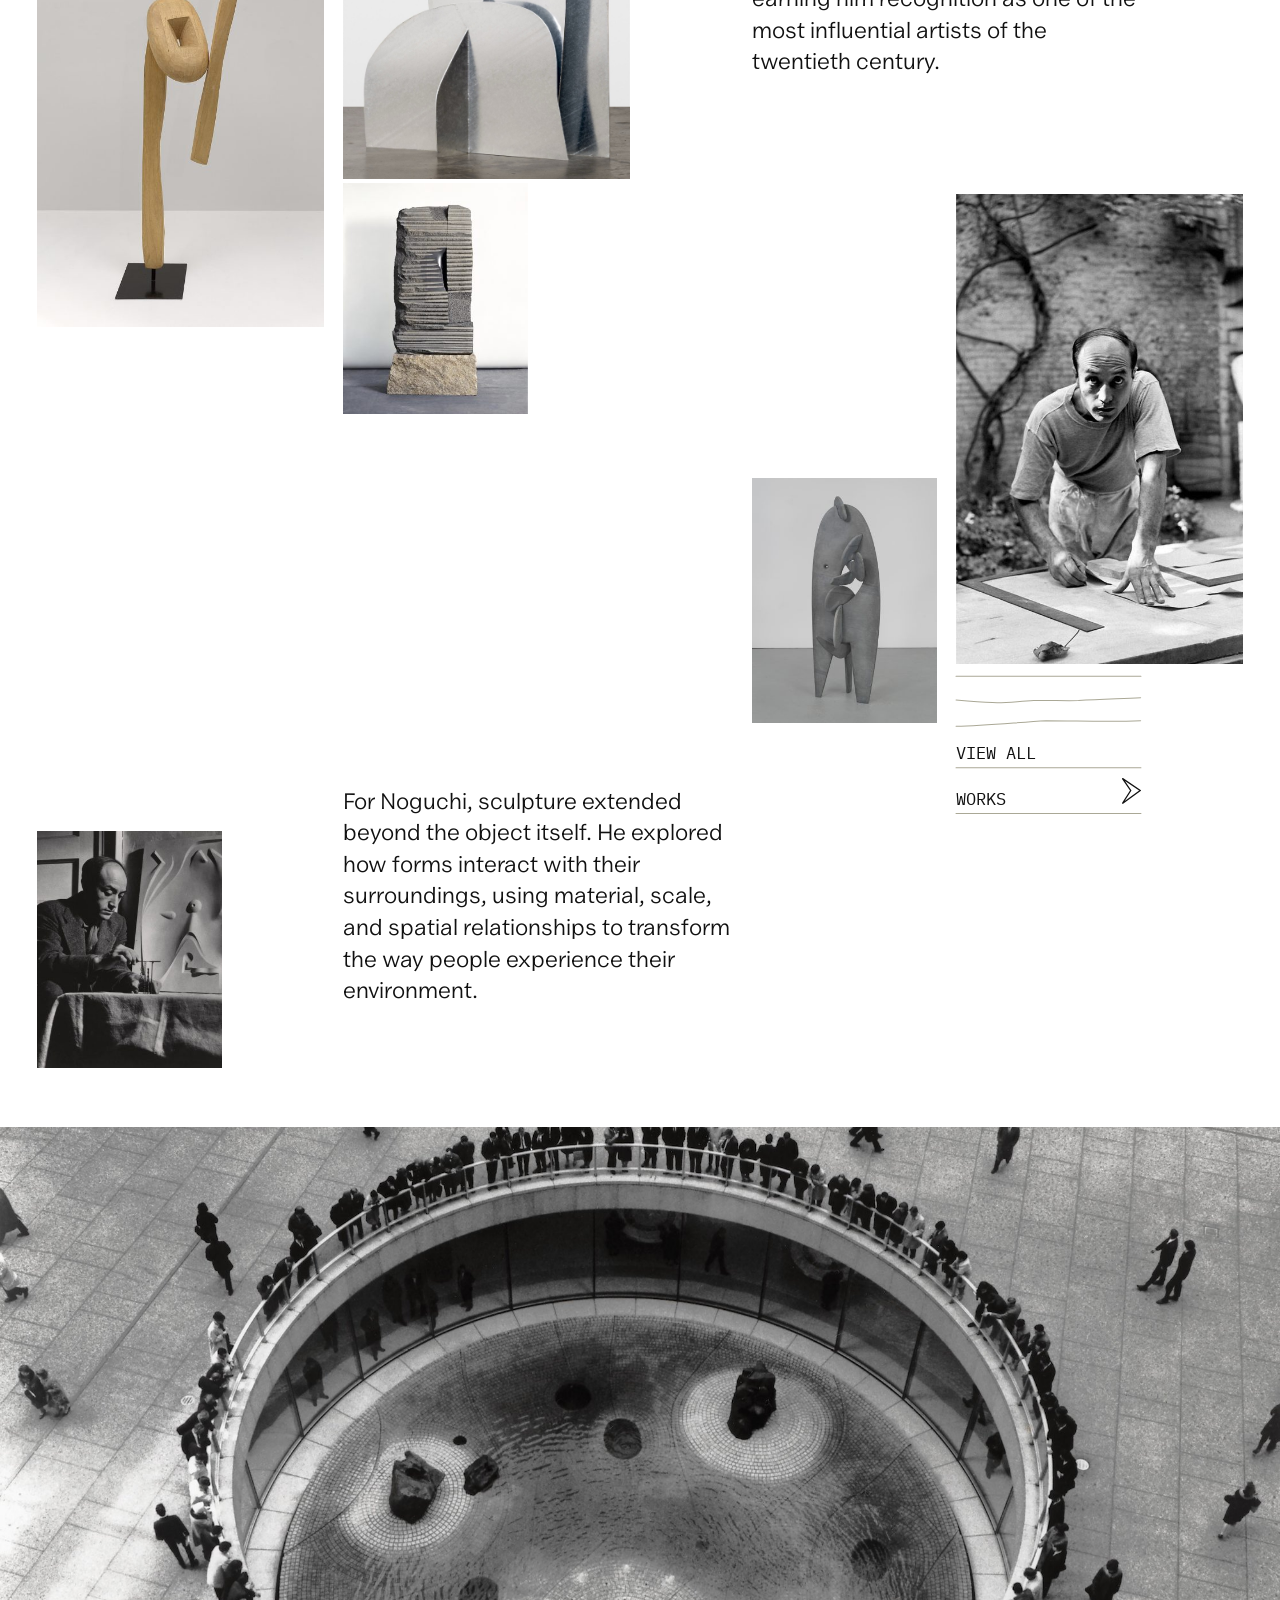
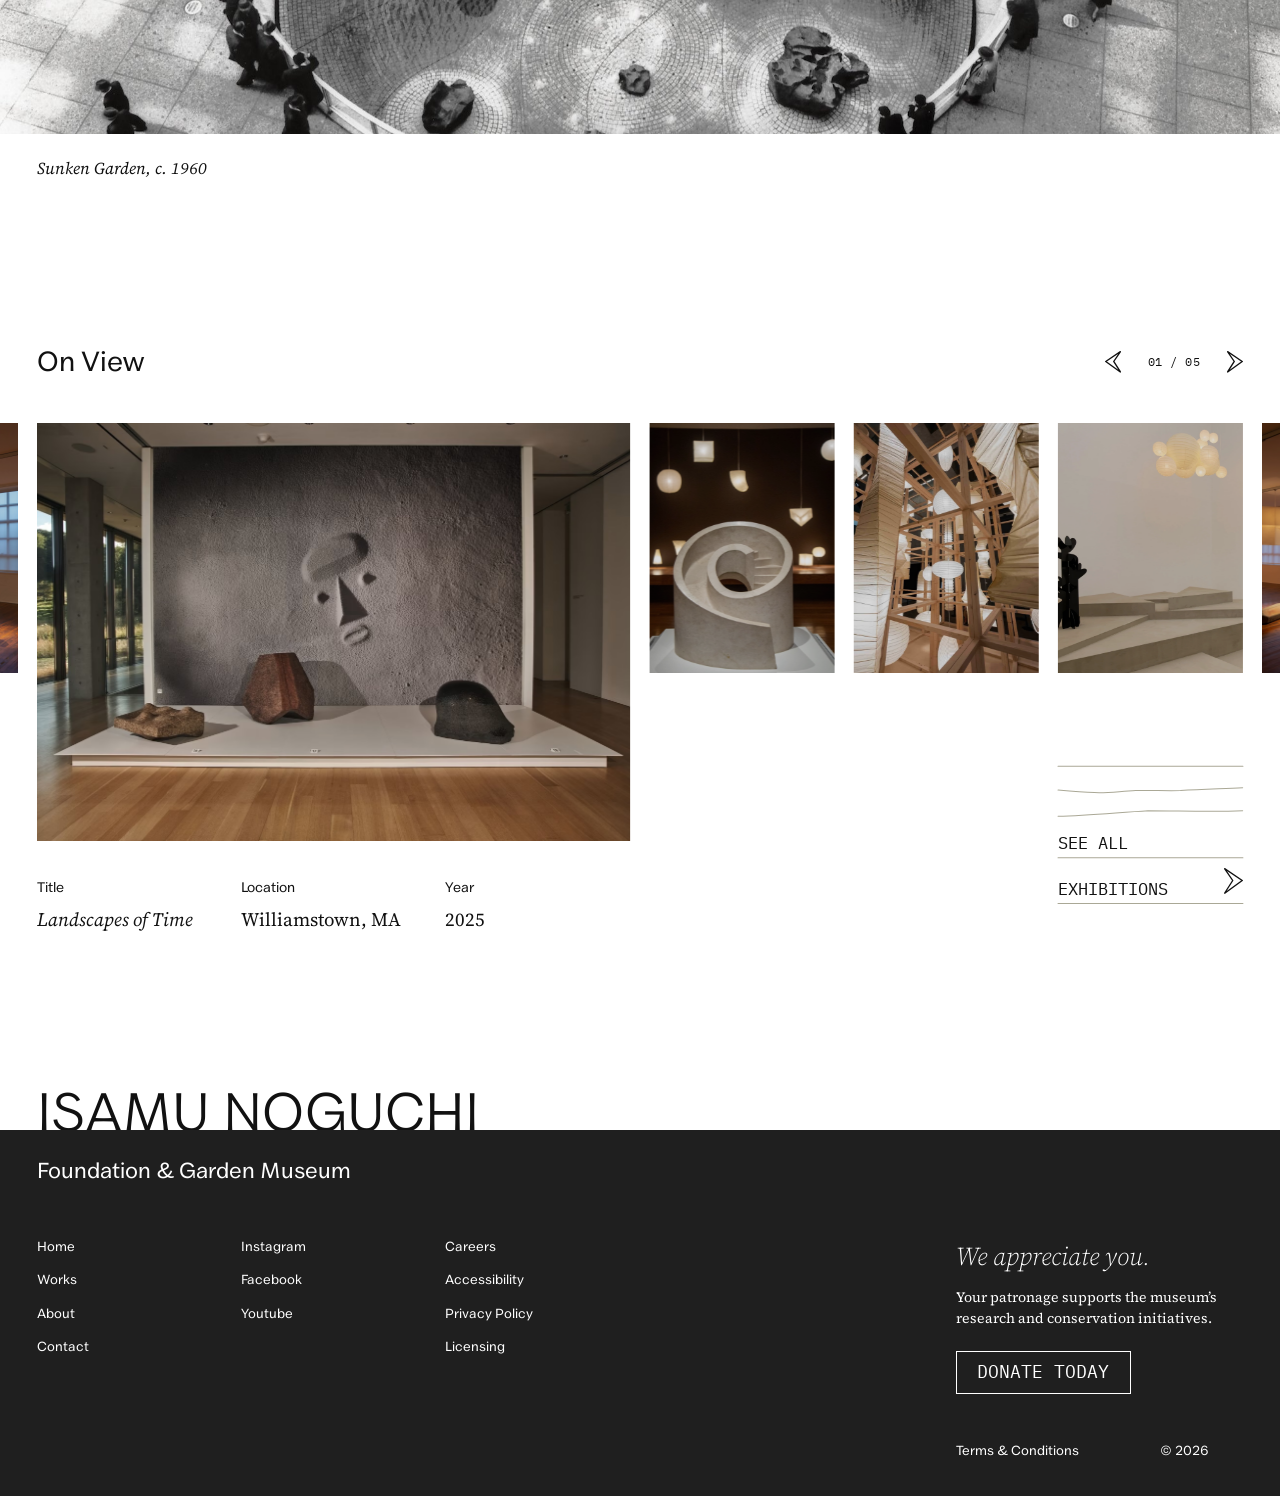
==== commit f66907d9: "Nov 18 9:53 PM" ====
--- a/index.html
+++ b/index.html
@@ -13,15 +13,19 @@
 <div class="photo"><video id="hv" src="assets/video/white-cube-gallery.mp4" poster="assets/images/akari-gallery.jpg" autoplay muted loop playsinline preload="auto" aria-label="Akari paper lanterns suspended in a white gallery"></video></div>
 </div></header>
 <div id="sent"></div>
-<nav id="nav"><a href="works.html">Works</a><a href="about.html">About</a><b class="nt">Isamu Noguchi</b><a href="contact.html">Contact</a><a href="#donate">Donate</a></nav>
+<nav id="nav"><a href="works.html">Works</a><a href="about.html">About</a><b class="nt">Isamu Noguchi</b><a href="contact.html">Contact</a><a href="donate.html">Donate</a></nav>
 <section id="works">
 <div class="g quote"><span class="qm">“</span><blockquote><p><span>Everything is sculpture. Any</span><span>material, any idea without</span><span>hindrance born into space<span class="hp">,</span></span><span>I consider sculpture<span class="hp">.</span></span></p><cite>Isamu Noguchi</cite></blockquote></div>
 <div class="g gal" id="about">
-<img class="w" alt="Carved wood sculpture on a black base" src="assets/images/carved-wood-sculpture.jpg">
-<img class="a" alt="Folded aluminum sculpture" src="assets/images/folded-aluminum-sculpture.jpg">
-<img class="s" alt="Carved stone sculpture on a granite block" src="assets/images/carved-stone-sculpture.jpg">
+<div class="w hv"><img alt="The Cry, 1959: carved balsa wood sculpture on a black steel base" src="assets/images/carved-wood-sculpture.jpg">
+<div class="hc" aria-hidden="true"><p class="hc-t">The Cry</p><p>1959<br>Balsa wood on steel base<br>87 × 33 1/2 × 18 3/4 in., including base</p></div></div>
+<div class="a hv"><img alt="Cloud Mountain, 1982: folded galvanized steel sculpture" src="assets/images/folded-aluminum-sculpture.jpg">
+<div class="hc" aria-hidden="true"><p class="hc-t">Cloud Mountain</p><p>1982<br>Galvanized steel<br>Overall: 177.2 x 125.1 x 71.8 cm<br>(69 3/4 x 49 1/4 x 28 1/4 in.)</p></div></div>
+<div class="s hv"><img alt="Narrow Gate, 1981: carved basalt sculpture on a granite block" src="assets/images/carved-stone-sculpture.jpg">
+<div class="hc" aria-hidden="true"><p class="hc-t">Narrow Gate</p><p>1981<br>Basalt<br>64 1/8 × 33 1/4 × 16 3/8 in.</p></div></div>
 <p class="t">Isamu Noguchi (1904–1988) was a Japanese American artist and designer whose career spanned more than six decades. His work encompassed sculpture, furniture, architecture, and landscape design, earning him recognition as one of the most influential artists of the twentieth century.</p>
-<img class="f" data-work="humpty-dumpty" tabindex="0" role="button" aria-haspopup="dialog" alt="Humpty Dumpty, 1946: standing abstract sculpture of interlocking gray slate forms" src="assets/images/standing-abstract-sculpture.jpg">
+<div class="f hv" data-work="humpty-dumpty" tabindex="0" role="button" aria-haspopup="dialog" aria-label="Humpty Dumpty, 1946"><img alt="Humpty Dumpty, 1946: standing abstract sculpture of interlocking gray slate forms" src="assets/images/standing-abstract-sculpture.jpg">
+<div class="hc" aria-hidden="true"><p class="hc-t">Humpty Dumpty</p><p>1946<br>Ribbon slate<br>59 × 20 3/4 × 17 1/2 in.</p></div></div>
 <img class="m" alt="Isamu Noguchi working at a table, black and white photograph" src="assets/images/noguchi-at-table.jpg">
 </div>
 <div class="g duo">
@@ -43,15 +47,16 @@
 </section>
 <figure class="sun"><div class="sunf"><img alt="Aerial view of Noguchi’s sunken garden with visitors gathered at the railing" src="assets/images/sunken-garden.jpg"></div><figcaption>Sunken Garden, c. 1960</figcaption></figure>
 <section id="ex"><div class="exs"><div class="exin">
-<div class="exh"><h2>On View</h2><div class="exctl"><button type="button" id="exp" aria-label="Previous exhibition"><svg class="ar"><use href="#ar"/></svg></button><p aria-live="polite"><span id="exc">01</span> / <span id="ext">04</span></p><button type="button" id="exn" aria-label="Next exhibition"><svg class="ar"><use href="#ar"/></svg></button></div></div>
+<div class="exh"><h2>On View</h2><div class="exctl"><button type="button" id="exp" aria-label="Previous exhibition"><svg class="ar"><use href="#ar"/></svg></button><p aria-live="polite"><span id="exc">01</span> / <span id="ext">05</span></p><button type="button" id="exn" aria-label="Next exhibition"><svg class="ar"><use href="#ar"/></svg></button></div></div>
 <div class="exv" tabindex="0" role="region" aria-roledescription="carousel" aria-label="Exhibitions — swipe or use arrow keys"><div id="trk">
 <div class="it"><img alt="Three carved stone sculptures on a low white plinth before a wall-sized photograph of a face drawn in sand" src="assets/images/landscapes-of-time.jpg" width="1280" height="853"></div>
 <div class="it"><img alt="Pale marble spiral sculpture with carved steps, Akari paper lamps glowing behind it" src="assets/images/spiral-stone-and-lamps.jpg" width="1199" height="1800"></div>
 <div class="it"><img alt="Akari paper lanterns of many shapes hung inside a lattice of timber beams" src="assets/images/akari-timber-frame.jpg" width="1350" height="1800"></div>
 <div class="it"><img alt="Black interlocking-plate sculpture on stepped plinths beneath a cloud of round Akari lanterns" src="assets/images/black-sculpture-and-lanterns.jpg" width="1800" height="1800"></div>
+<div class="it"><img alt="Large glowing Akari globe inside a timber frame, with rough-cut stone sculptures on a wooden floor and paper lamps hanging by tall windows" src="assets/images/no-ordinary-light.jpg" width="1800" height="1200"></div>
 </div></div>
 <div class="info" id="info"><div class="i1"><small>Title</small><b id="it">Landscapes of Time</b></div><div class="i2"><small>Location</small><b id="il">Williamstown, MA</b></div><div class="i3"><small>Year</small><b id="iy">2025</b></div></div>
-<a class="cta wavy elastic" href="#" data-motion="1,1,1,0,0" data-damp="30" data-stiff="120" data-pull=".35">
+<a class="cta wavy elastic" href="exhibitions.html" data-motion="1,1,1,0,0" data-damp="30" data-stiff="120" data-pull=".35">
 <div class="wlw">
 <svg class="ln" viewBox="5.4 8.3 73.1 55.2" preserveAspectRatio="none" aria-hidden="true">
 <path pathLength="1" d="M5.4,8.8 L78.5,8.8"/>
@@ -70,7 +75,7 @@
 <div class="fl"><ul><li><a href="index.html">Home</a></li><li><a href="works.html">Works</a></li><li><a href="about.html">About</a></li><li><a href="contact.html">Contact</a></li></ul>
 <ul><li><a href="#">Instagram</a></li><li><a href="#">Facebook</a></li><li><a href="#">Youtube</a></li></ul>
 <ul><li><a href="#">Careers</a></li><li><a href="#">Accessibility</a></li><li><a href="#">Privacy Policy</a></li><li><a href="#">Licensing</a></li></ul></div>
-<div class="fr" id="donate"><em>We appreciate you.</em><p>Your patronage supports the museum’s research and conservation initiatives.</p><a class="btn" href="#">Donate Today</a>
+<div class="fr" id="donate"><em>We appreciate you.</em><p>Your patronage supports the museum’s research and conservation initiatives.</p><a class="btn" href="donate.html">Donate Today</a>
 <div class="fb"><span>Terms &amp; Conditions</span><span>© 2026</span></div></div>
 </footer>
 <dialog class="wm" id="wm-humpty-dumpty" aria-labelledby="wm-humpty-dumpty-t">
--- a/assets/css/styles.css
+++ b/assets/css/styles.css
@@ -42,22 +42,60 @@
   margin:0;
 }
 
-/* Page changes: the old page fades out as the new one fades in (cross-document
-   view transitions). Browsers without support simply switch pages as before. */
+/* Page changes: the new page dissolves in over the old one (cross-document view
+   transitions). The old page stays solid underneath and both blend normally, so
+   the screen never dips to white partway through. Browsers without support
+   simply switch pages as before. */
 @view-transition {
   navigation:auto;
 }
 
+::view-transition-old(root),::view-transition-new(root) {
+  mix-blend-mode:normal;
+}
+
 ::view-transition-old(root) {
-  animation:page-out .35s cubic-bezier(.4,0,1,1) both;
+  animation:page-hold .65s linear both;
 }
 
 ::view-transition-new(root) {
-  animation:page-in .55s cubic-bezier(.22,.61,.36,1) .1s both;
+  animation:page-in .65s cubic-bezier(.3,0,.5,1) both;
+}
+
+/* The top nav (works, about, contact) is identical on each page, so it stays put
+   instead of fading. The home page's nav sits below its hero, so it isn't named. */
+nav.top {
+  view-transition-name:site-nav;
+}
+
+::view-transition-group(site-nav) {
+  animation-duration:.65s;
+}
+
+::view-transition-old(site-nav):not(:only-child) {
+  animation:none;
+  opacity:0;
+}
+
+::view-transition-new(site-nav):not(:only-child) {
+  animation:none;
+}
+
+/* Leaving for the home page: the old top nav fades away as the home page arrives. */
+::view-transition-old(site-nav):only-child {
+  animation:page-out .65s cubic-bezier(.3,0,.5,1) both;
 }
 
 @keyframes page-out {
   to { opacity:0; }
+}
+
+::view-transition-new(site-nav):only-child {
+  animation:page-in .65s cubic-bezier(.3,0,.5,1) both;
+}
+
+@keyframes page-hold {
+  from,to { opacity:1; }
 }
 
 @keyframes page-in {
@@ -381,9 +419,60 @@
   margin-top:6vw;
 }
 
-.gal>img,.gal>.t {
+.gal>img,.gal>.hv,.gal>.t {
   position:relative;
   z-index:1;
+}
+
+/* Work captions: hovering Cloud Mountain or Humpty Dumpty fades its title and details in over the top-left of the
+   photo. Sizes are in container units, so the type scales with each photo's width. */
+.hv {
+  position:relative;
+  container-type:inline-size;
+}
+
+.gal>.hv img,
+.abg>.hv img {
+  display:block;
+  width:100%;
+  height:100%;
+  object-fit:cover;
+}
+
+.hv img {
+  transition:opacity .7s cubic-bezier(.4,0,.2,1);
+}
+
+/* Type sizes follow the photo's width but stop at the size they reach on a 23vw-wide photo, so wide photos
+   (the full-bleed ones) don't get giant captions. */
+.hc {
+  position:absolute;
+  inset:0;
+  padding:min(6cqw,1.5vw) min(5.3cqw,1.25vw);
+  opacity:0;
+  pointer-events:none;
+  transition:opacity .7s cubic-bezier(.4,0,.2,1);
+}
+
+.hc p {
+  font:400 max(11px,min(4.3cqw,1vw))/1.55 var(--sans);
+  margin:0;
+}
+
+.hc .hc-t {
+  font:italic 300 max(17px,min(9.4cqw,2.2vw))/1.1 var(--serif);
+  margin:0 0 min(4.5cqw,1vw);
+}
+
+@media(hover:hover) {
+  .hv:hover img,
+  .hv:focus-visible img {
+    opacity:.3;
+  }
+  .hv:hover .hc,
+  .hv:focus-visible .hc {
+    opacity:1;
+  }
 }
 
 .rv {
@@ -412,12 +501,12 @@
 
 .a {
   grid-column:4/7;
-  aspect-ratio:166/228;
+  aspect-ratio:1389/2000;
 }
 
 .s {
   grid-column:4/6;
-  margin-top:32.5vw;
+  margin-top:34vw;
   aspect-ratio:108/135;
 }
 
@@ -1077,6 +1166,23 @@
   height:auto;
 }
 
+/* Exhibition captions: padding (not margin) so works.js can measure the full height. */
+.wk figcaption {
+  display:flex;
+  flex-direction:column;
+  gap:.35vw;
+  padding-top:.9vw;
+}
+
+.wk figcaption b {
+  font:400 max(14px,1.2vw)/1.15 var(--sans);
+}
+
+.wk figcaption span {
+  font:400 max(11px,.85vw)/1.2 var(--mono);
+  text-transform:uppercase;
+}
+
 .s2 { width:calc(2*(100cqw - 11*var(--g))/12 + 1*var(--g)); }
 .s3 { width:calc(3*(100cqw - 11*var(--g))/12 + 2*var(--g)); }
 .s4 { width:calc(4*(100cqw - 11*var(--g))/12 + 3*var(--g)); }
@@ -1495,9 +1601,9 @@
   aspect-ratio:366/450;
 }
 
-.ab2 .cta {
-  grid-column:11/-1;
-  margin:26.3vw calc(-1*var(--m)) 0 0;
+.ab2 .cta.wavy {
+  grid-column:11/13;
+  margin:26.3vw 0 0;
 }
 
 .cta .row-index-2 { --jr:-2; }
@@ -2077,7 +2183,19 @@
   pointer-events:none;
 }
 
+.cta.wavy .hl-a {
+  --t:66.5%;
+}
+
+.cta.wavy .hl-b {
+  --t:99.09%;
+}
+
 .cta.wavy .ar {
+  position:absolute;
+  right:0;
+  top:82.97%;
+  transform:translateY(-50%);
   margin:0;
   width:calc(2.5vw*var(--k)*.8);
   height:calc(3.4vw*var(--k)*.8);
@@ -2125,19 +2243,7 @@
 }
 
 .hero-f .ln path {
-.cta.wavy .hl-a {
-  --t:66.5%;
-}
-
-.cta.wavy .hl-b {
-  --t:99.09%;
-}
-
   stroke-width:1;
-  position:absolute;
-  right:0;
-  top:82.97%;
-  transform:translateY(-50%);
   vector-effect:non-scaling-stroke;
   opacity:0;
   clip-path:inset(-8px 0 -8px 100%);
@@ -2195,6 +2301,10 @@
     justify-self:end;
     margin-right:0;
   }
+  .ab2>.cta.wavy {
+    justify-self:end;
+    margin:4vw 0 0!important;
+  }
   .cta.wavy .ar {
     width:calc(7vw*var(--k)*.8);
     height:calc(9.5vw*var(--k)*.8);
@@ -2262,3 +2372,16 @@
     right:auto;
   }
 }
+
+/* Donate page: the contact page's layout. The paragraph sits under the title on grid columns 1-4. */
+.ds-p {
+  grid-column:1/5;
+  font:400 1.36vw/1.36 var(--serif);
+}
+
+@media(max-width:760px) {
+  .ds-p {
+    grid-column:1/-1;
+    font-size:max(15px,4.2vw);
+  }
+}
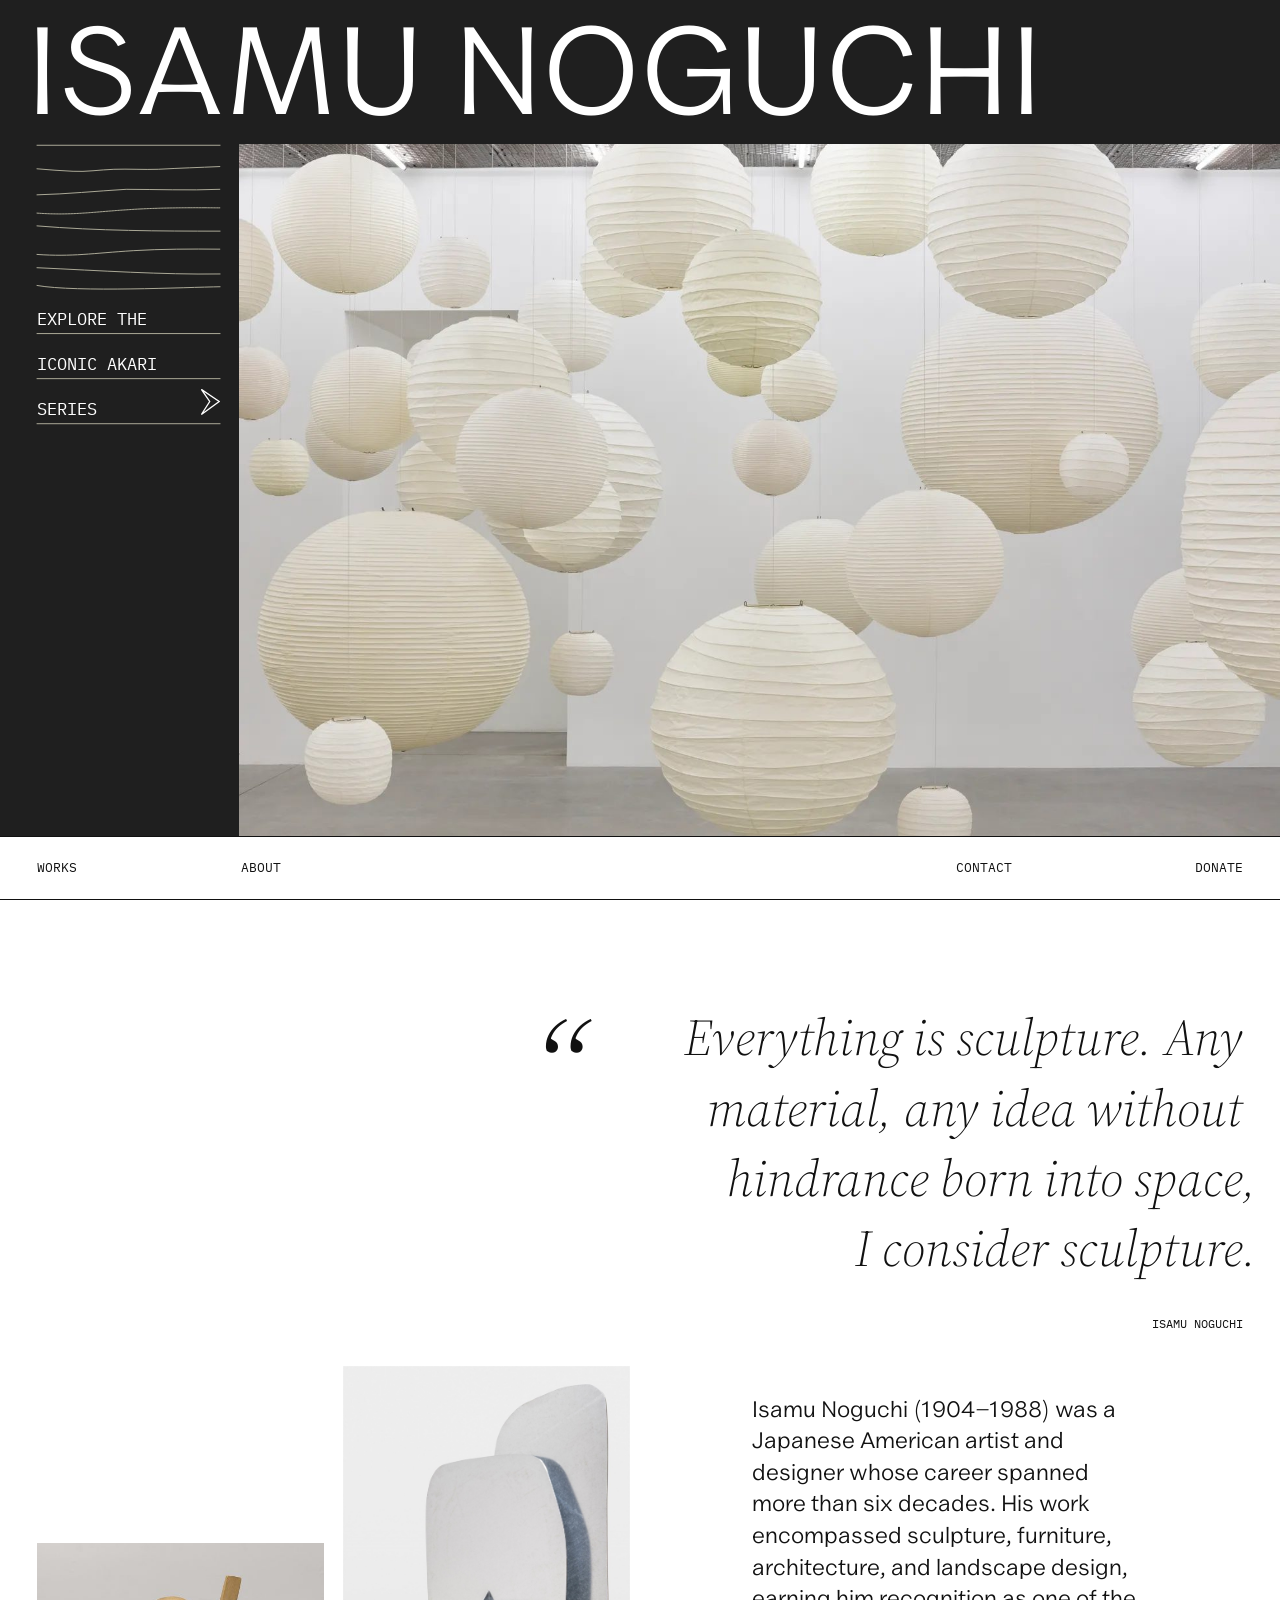
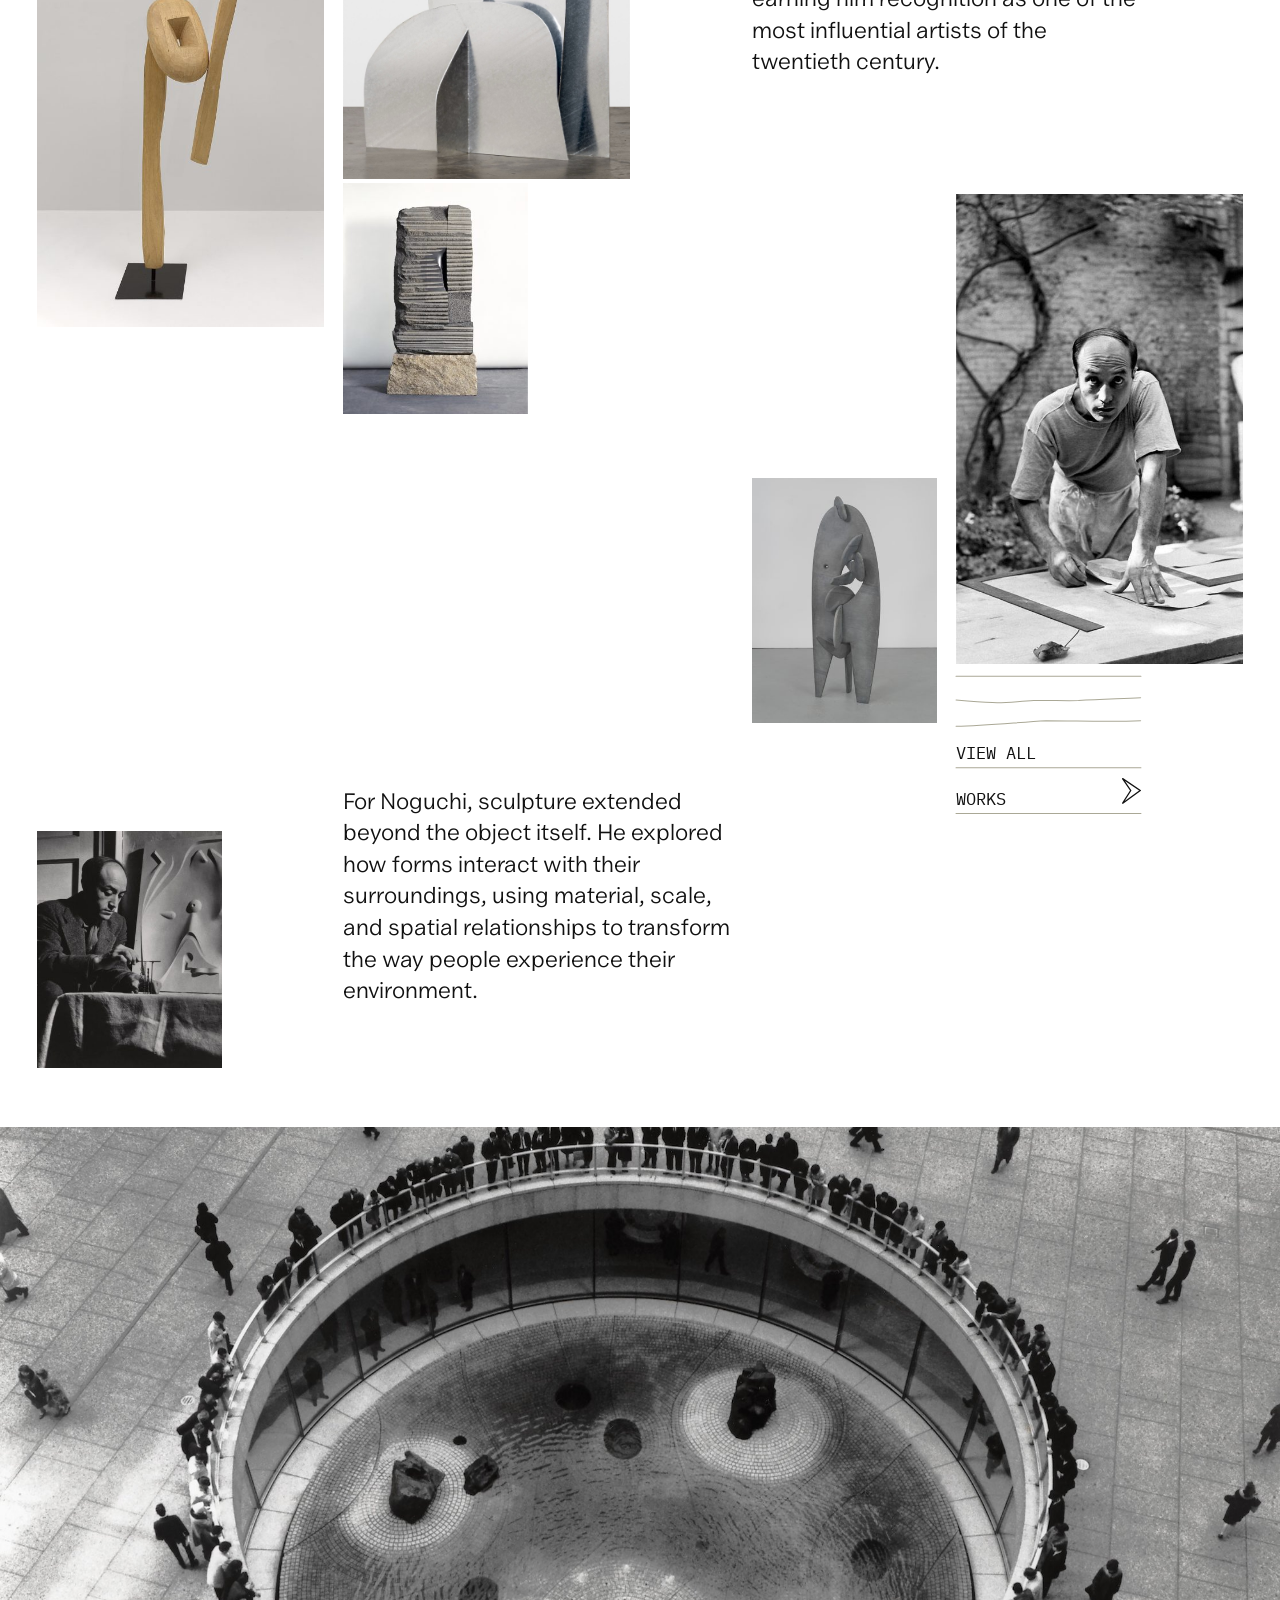
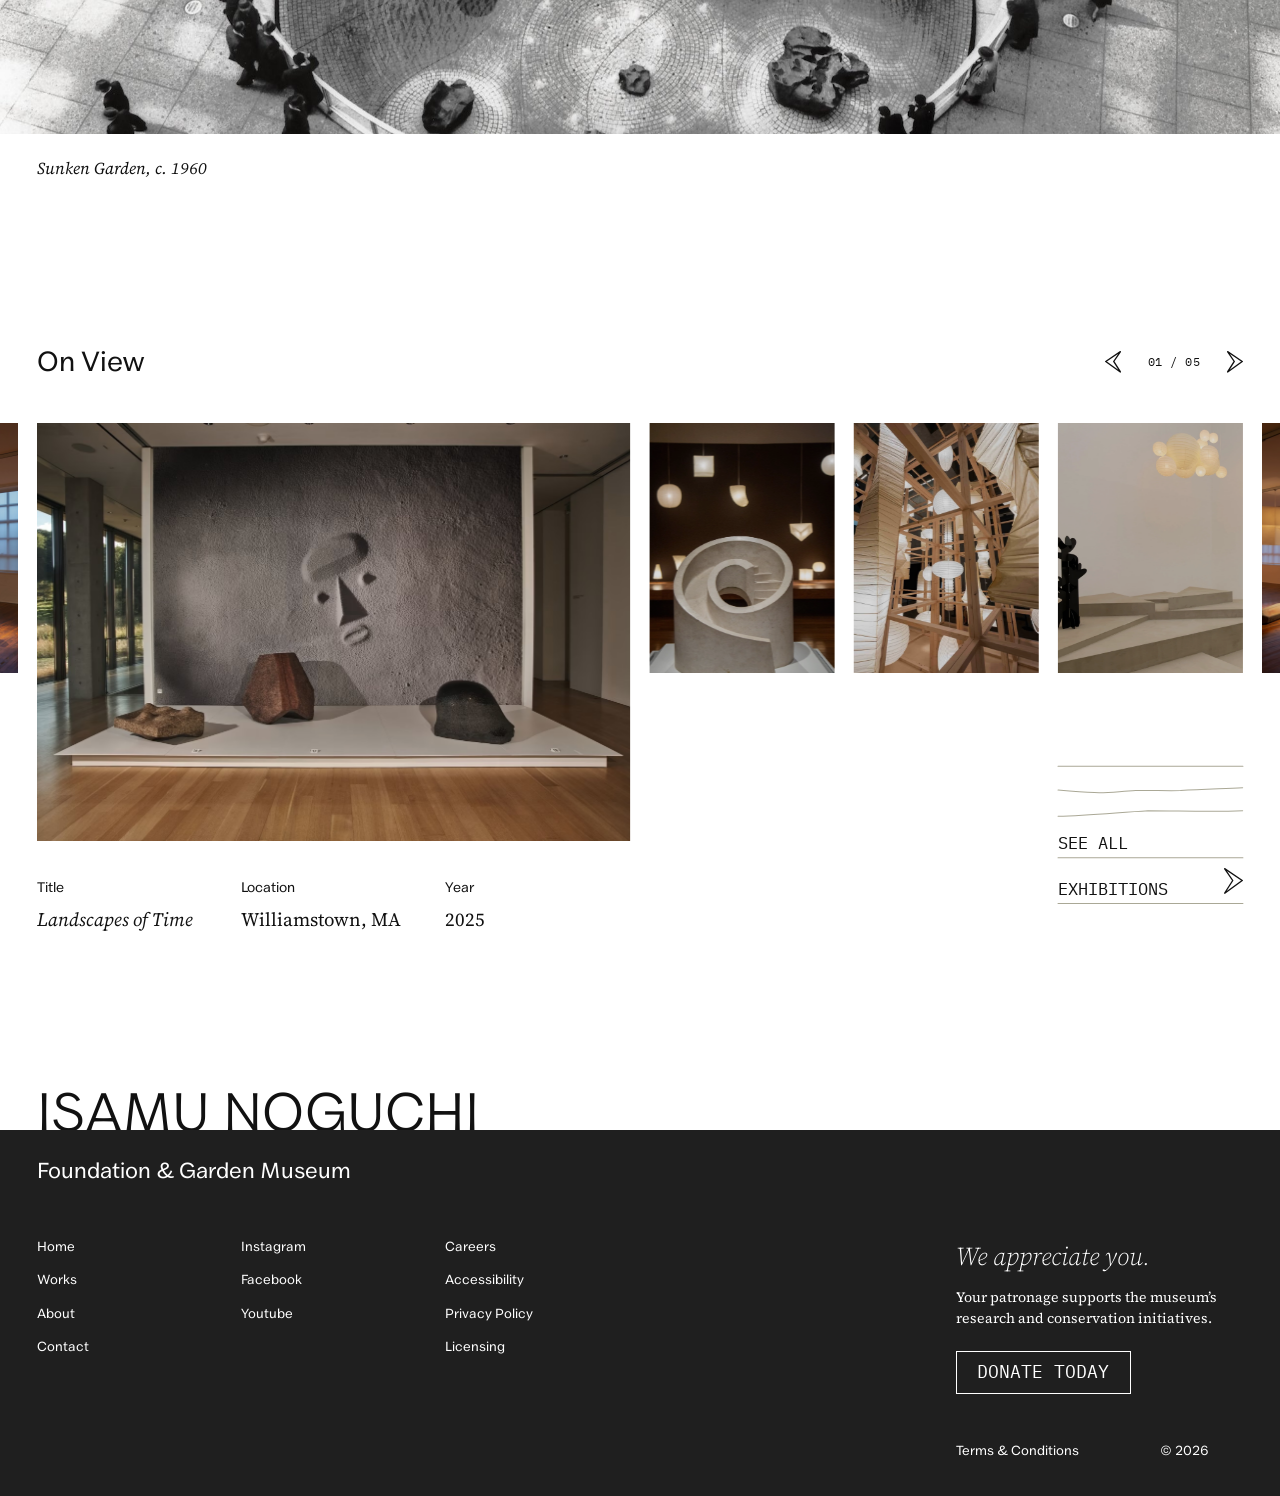
==== commit 7c64fbff: "Exhibitions: continent filter and year sort; clean up two photos - exhibitions.html/js: replace Peri" ====
--- a/index.html
+++ b/index.html
@@ -50,7 +50,7 @@
 <div class="exh"><h2>On View</h2><div class="exctl"><button type="button" id="exp" aria-label="Previous exhibition"><svg class="ar"><use href="#ar"/></svg></button><p aria-live="polite"><span id="exc">01</span> / <span id="ext">05</span></p><button type="button" id="exn" aria-label="Next exhibition"><svg class="ar"><use href="#ar"/></svg></button></div></div>
 <div class="exv" tabindex="0" role="region" aria-roledescription="carousel" aria-label="Exhibitions — swipe or use arrow keys"><div id="trk">
 <div class="it"><img alt="Three carved stone sculptures on a low white plinth before a wall-sized photograph of a face drawn in sand" src="assets/images/landscapes-of-time.jpg" width="1280" height="853"></div>
-<div class="it"><img alt="Pale marble spiral sculpture with carved steps, Akari paper lamps glowing behind it" src="assets/images/spiral-stone-and-lamps.jpg" width="1199" height="1800"></div>
+<div class="it"><img alt="Pale marble spiral sculpture with carved steps, Akari paper lamps glowing behind it" src="assets/images/spiral-stone-and-lamps.jpg" width="1198" height="1624"></div>
 <div class="it"><img alt="Akari paper lanterns of many shapes hung inside a lattice of timber beams" src="assets/images/akari-timber-frame.jpg" width="1350" height="1800"></div>
 <div class="it"><img alt="Black interlocking-plate sculpture on stepped plinths beneath a cloud of round Akari lanterns" src="assets/images/black-sculpture-and-lanterns.jpg" width="1800" height="1800"></div>
 <div class="it"><img alt="Large glowing Akari globe inside a timber frame, with rough-cut stone sculptures on a wooden floor and paper lamps hanging by tall windows" src="assets/images/no-ordinary-light.jpg" width="1800" height="1200"></div>
--- a/assets/css/styles.css
+++ b/assets/css/styles.css
@@ -1638,7 +1638,7 @@
 .ab-p8 {
   grid-column:10/13;
   margin-top:60.7vw;
-  aspect-ratio:368/282;
+  aspect-ratio:1154/872;
 }
 
 /* Second quote: left-aligned, with the closing mark in the next column. */
@@ -2385,3 +2385,21 @@
     font-size:max(15px,4.2vw);
   }
 }
+
+/* Exhibitions page filters: continent, and the year sort (its labels are longer, so it takes three columns). */
+.wf[data-group=continent] {
+  grid-column:6/8;
+}
+
+.wf[data-group=year] {
+  grid-column:8/11;
+}
+
+@media(max-width:760px) {
+  .wf[data-group=continent] {
+    grid-column:1/7;
+  }
+  .wf[data-group=year] {
+    grid-column:7/13;
+  }
+}
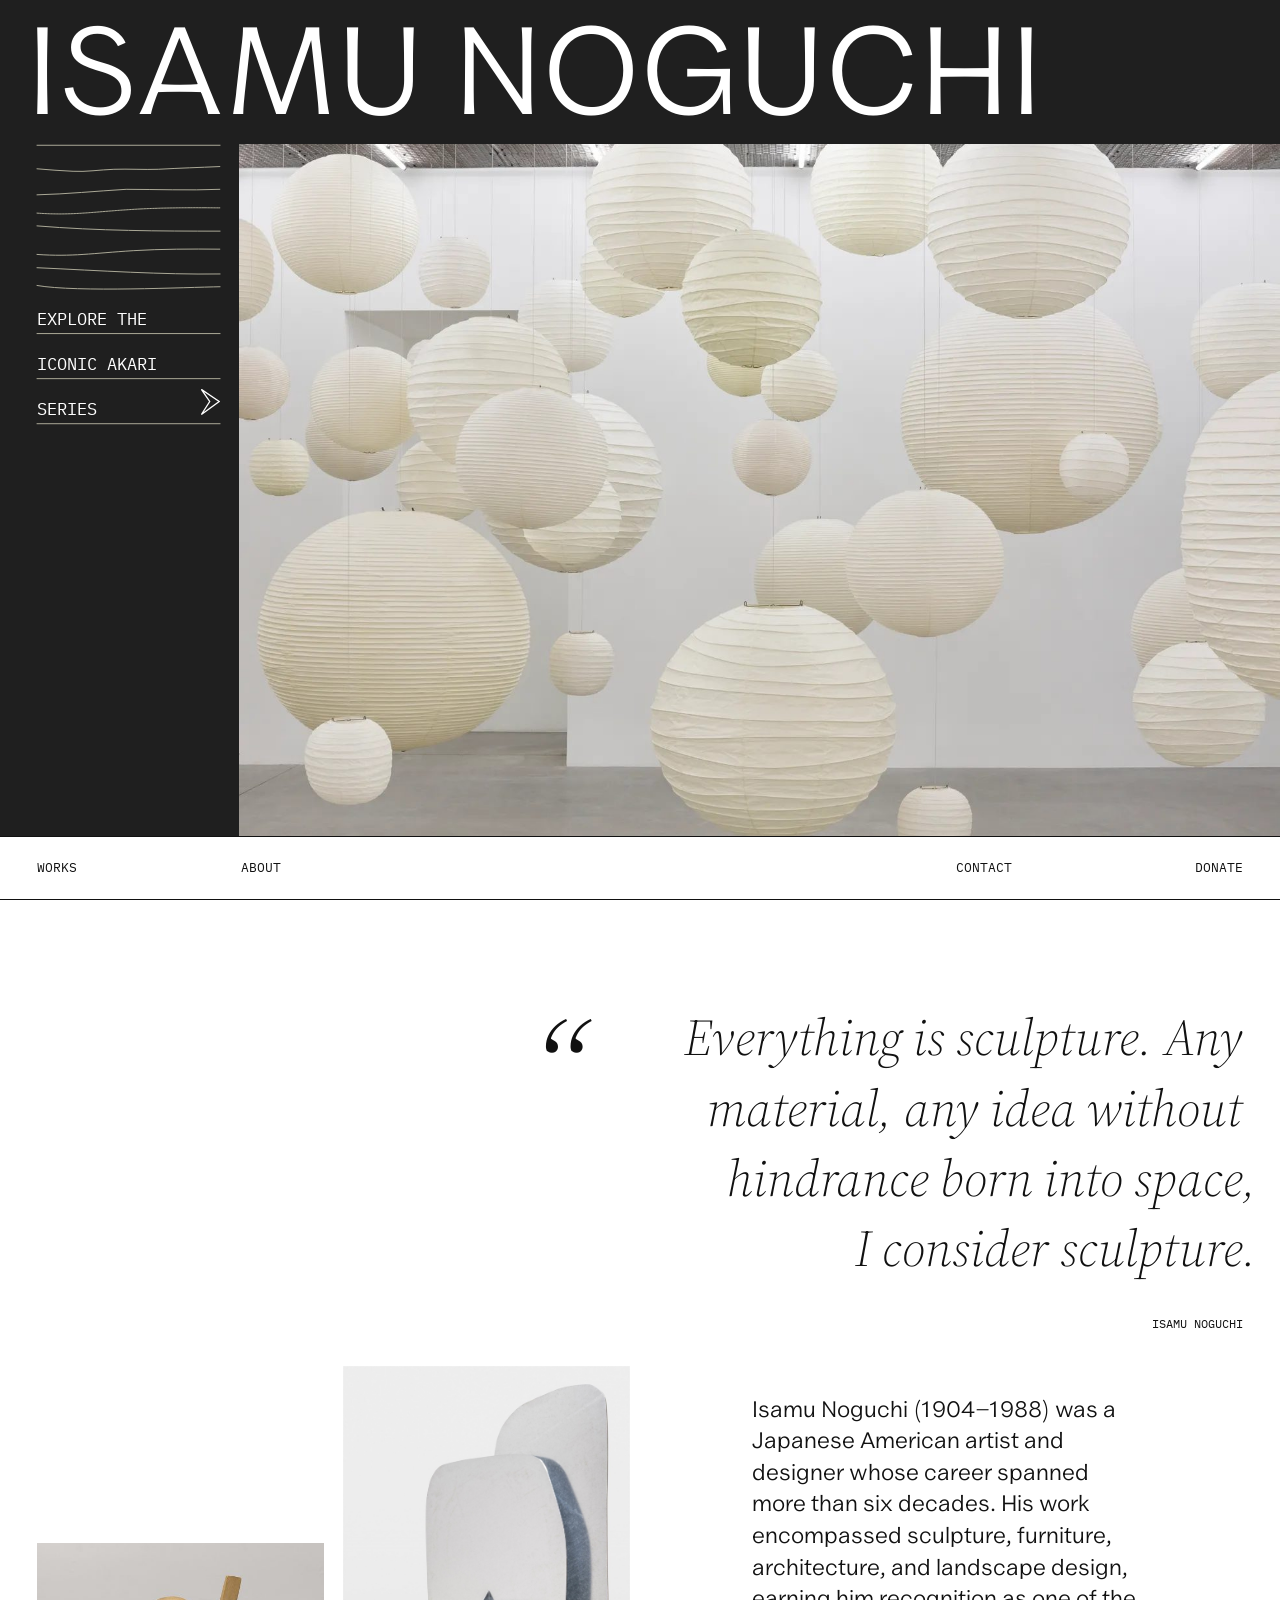
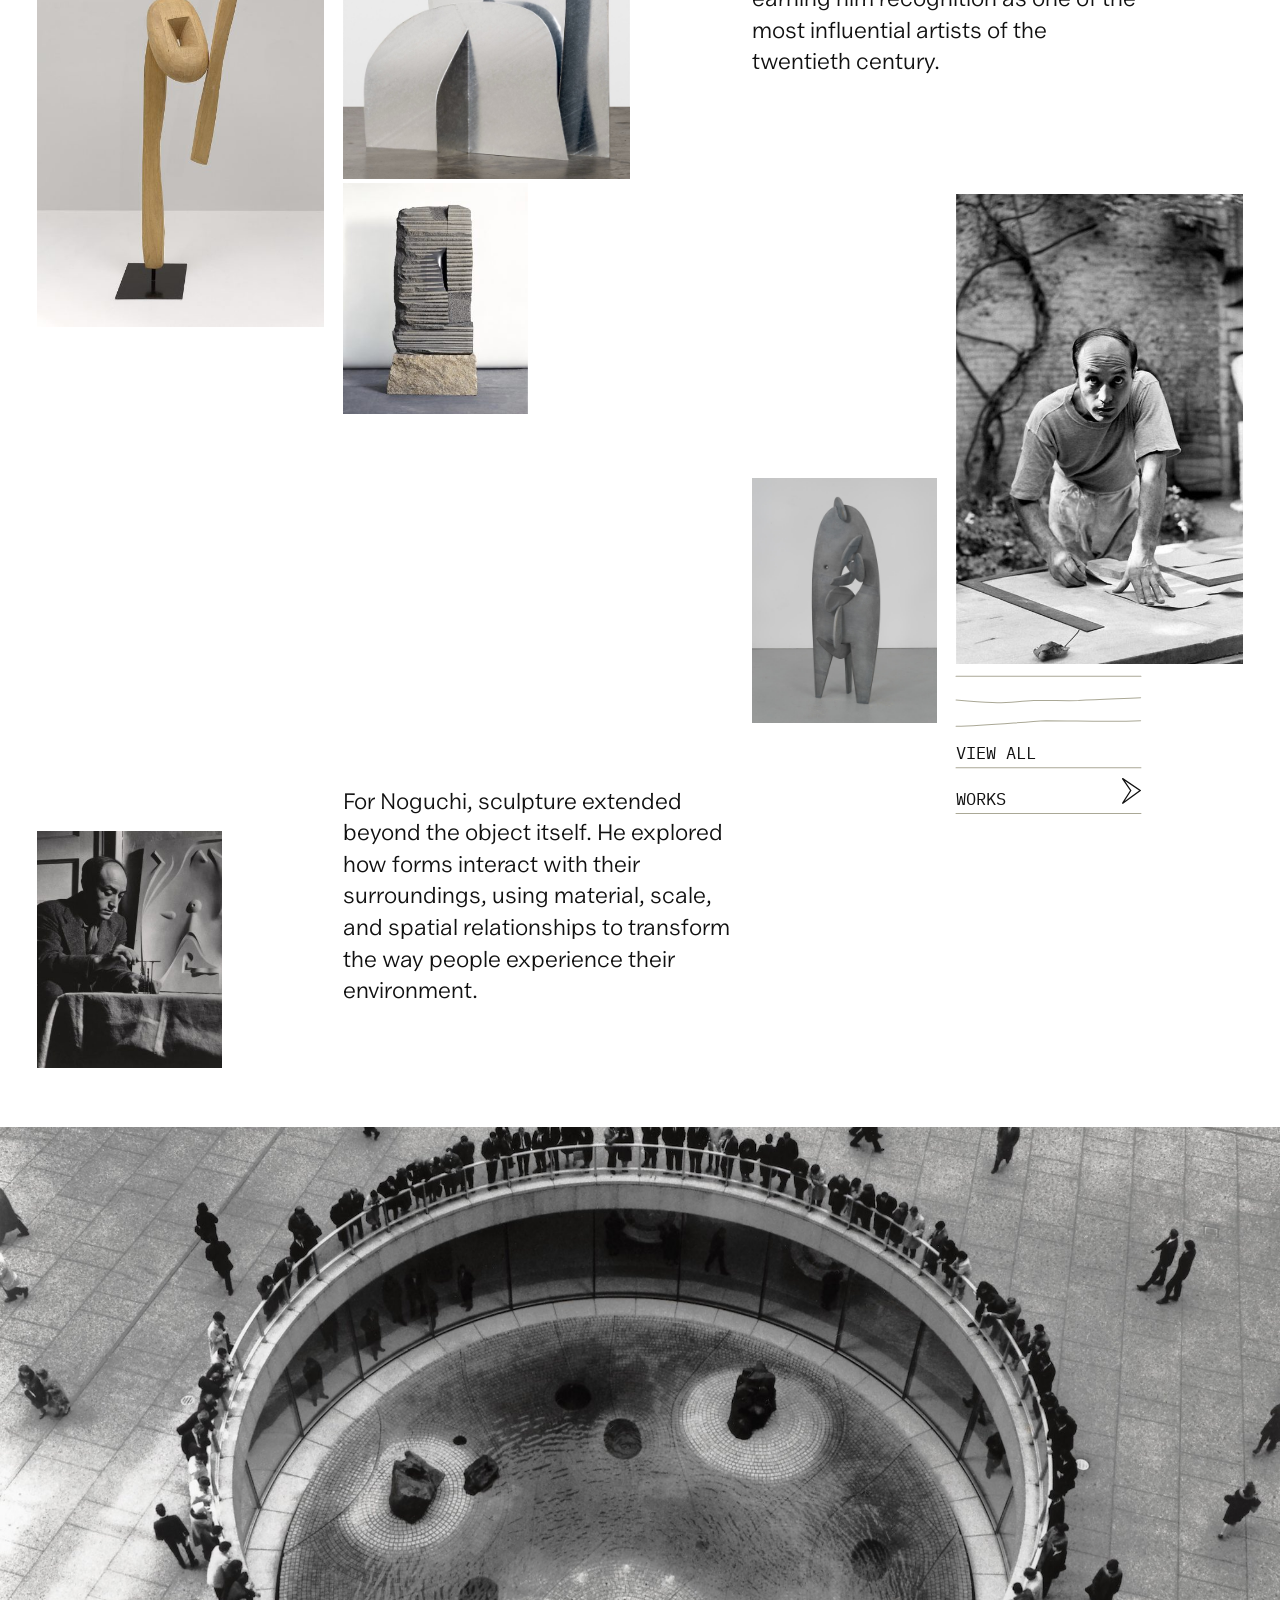
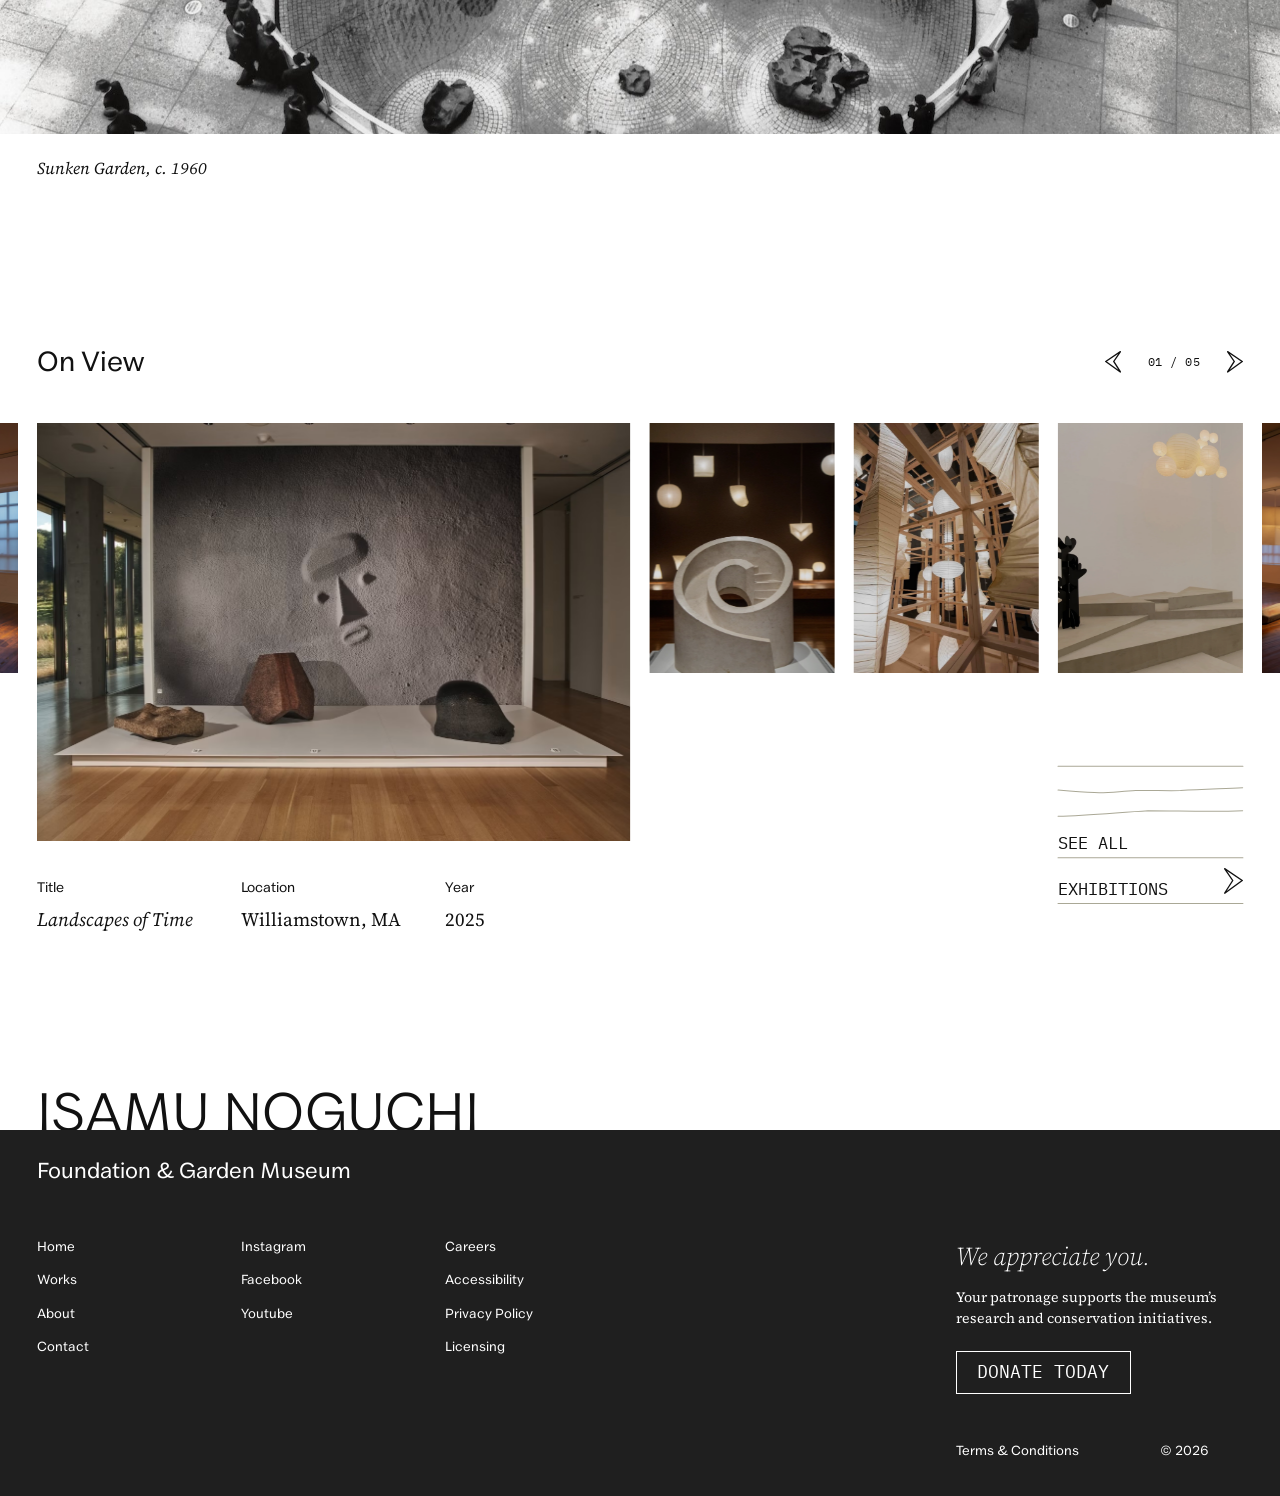
==== commit d151396d: "Nov 19 12:19 AM" ====
--- a/index.html
+++ b/index.html
@@ -81,7 +81,7 @@
 <dialog class="wm" id="wm-humpty-dumpty" aria-labelledby="wm-humpty-dumpty-t">
 <button class="wm-x" type="button" aria-label="Close" data-close><svg viewBox="0 0 40 40" aria-hidden="true"><path d="M2 2L38 38M38 2L2 38" fill="none" stroke="currentColor" stroke-width="1.3" vector-effect="non-scaling-stroke"/></svg></button>
 <div class="wm-body">
-<img class="wm-img" src="assets/images/humpty-dumpty.jpg" width="538" height="718" alt="Humpty Dumpty, 1946: a tall gray slate sculpture of interlocking rounded forms on two slender legs">
+<img class="wm-img" src="assets/images/humpty-dumpty.jpg" width="1200" height="1600" alt="Humpty Dumpty, 1946: a tall gray slate sculpture of interlocking rounded forms on two slender legs">
 <div class="wm-info">
 <h2 class="wm-t" id="wm-humpty-dumpty-t">Humpty Dumpty</h2>
 <div class="wm-cols">
--- a/assets/css/styles.css
+++ b/assets/css/styles.css
@@ -2403,3 +2403,12 @@
     grid-column:7/13;
   }
 }
+
+/* Works and exhibitions: the image drifts a few pixels toward the cursor (assets/js/hover-shift.js sets
+   --mx/--my from -1 to 1 as the mouse moves over it). */
+@media(hover:hover) {
+  .wk img {
+    transform:translate(calc(var(--mx,0)*4px),calc(var(--my,0)*4px));
+    transition:transform .45s cubic-bezier(.2,.7,.3,1);
+  }
+}
